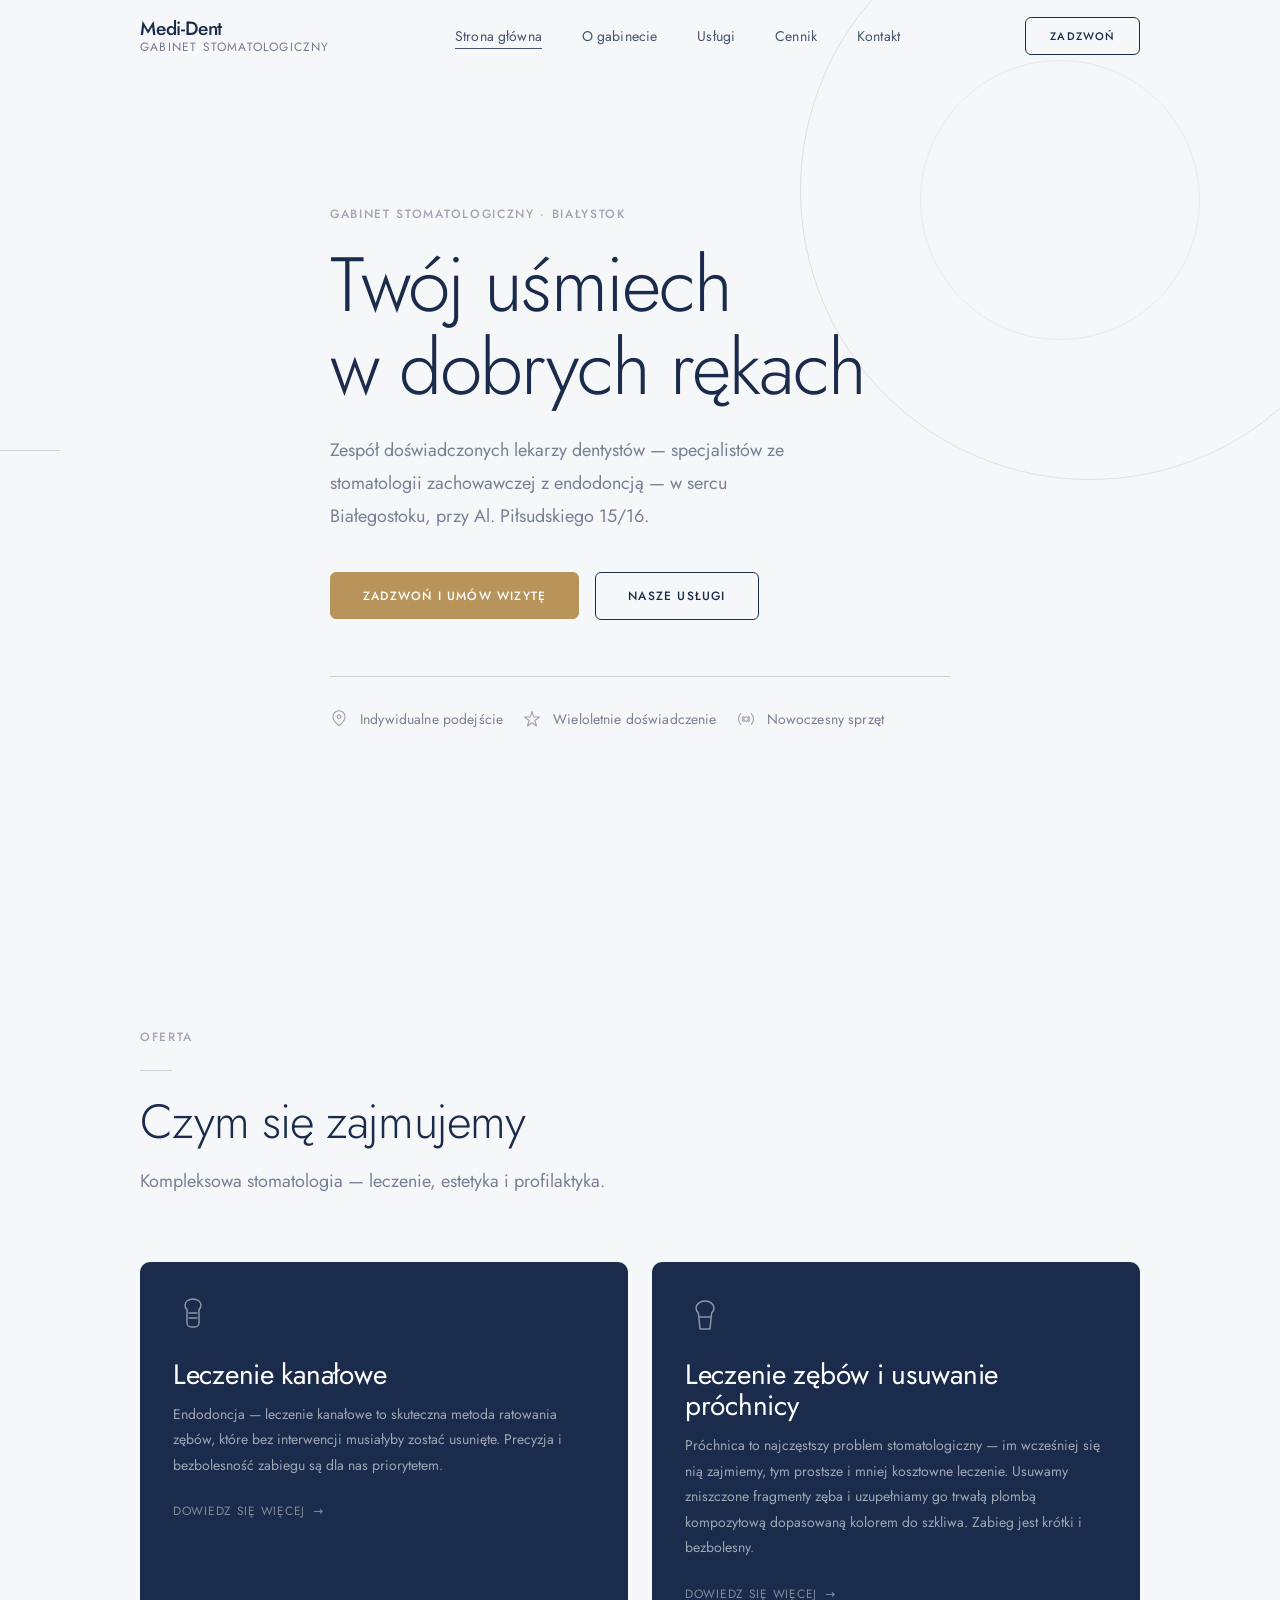
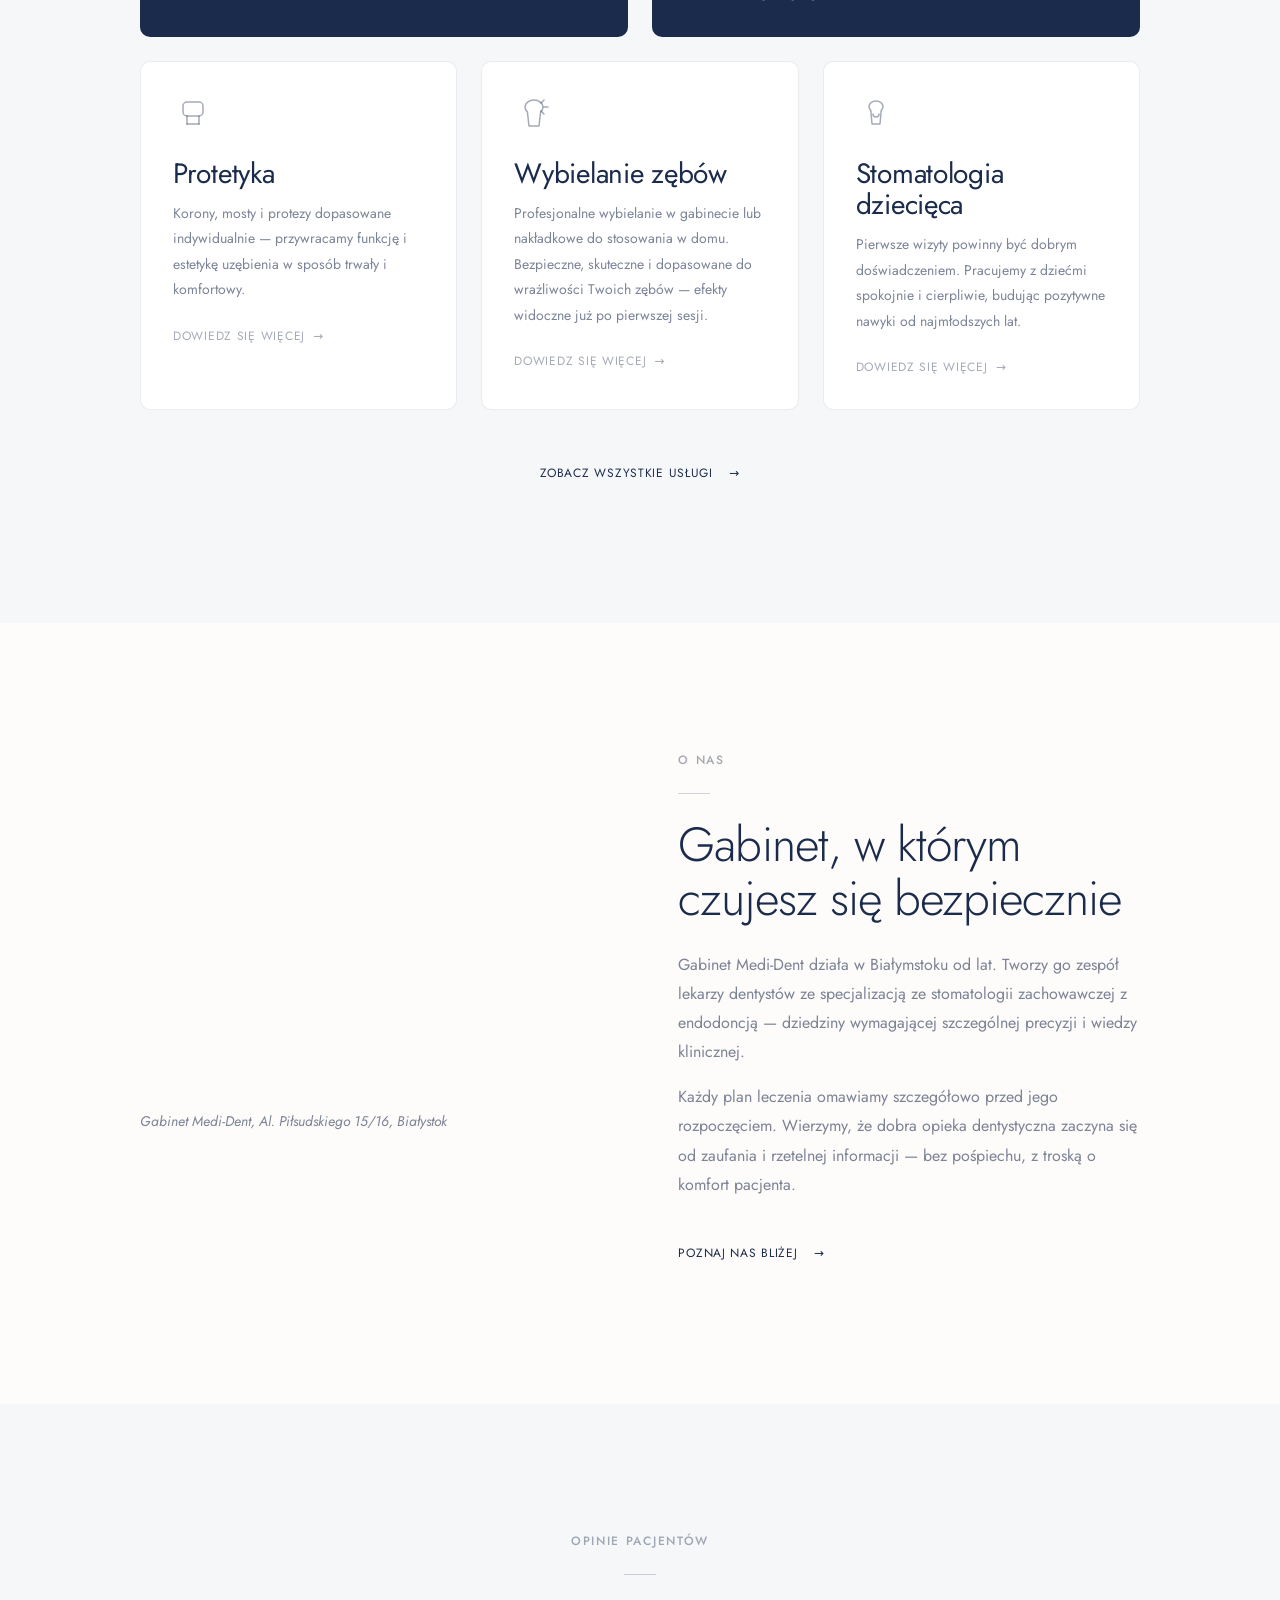
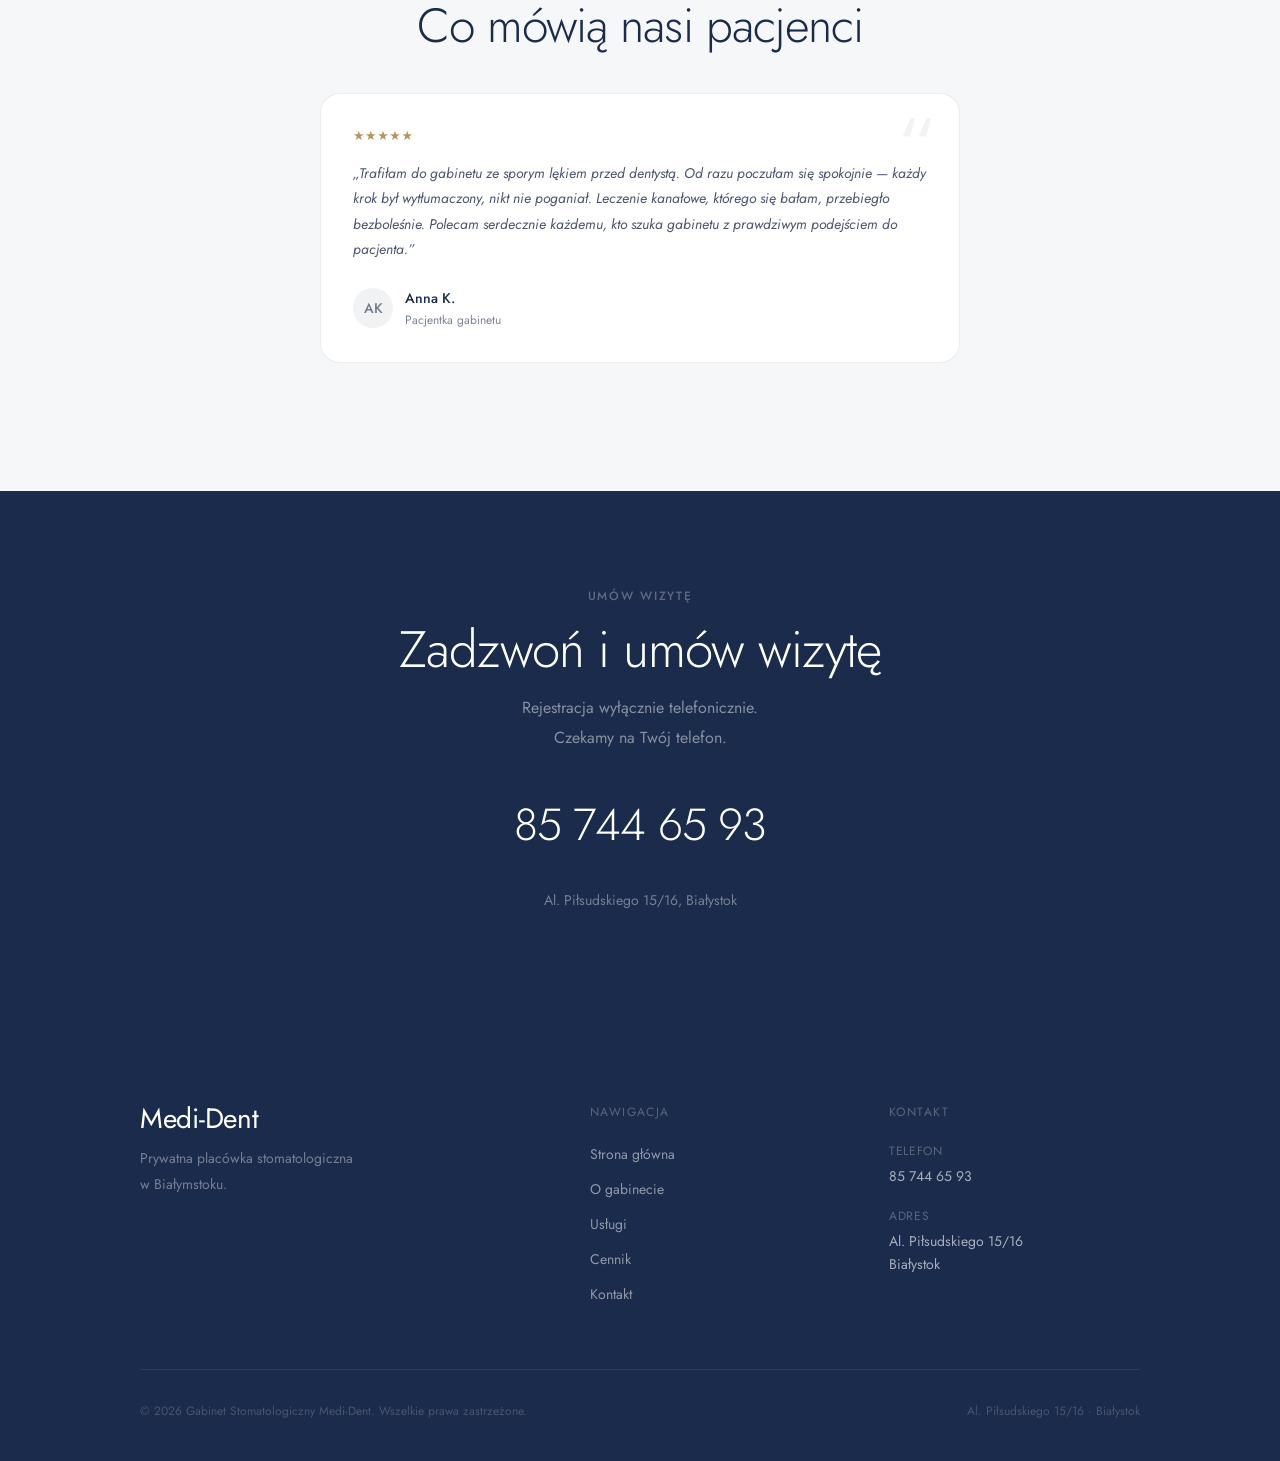
==== index.html @ a588a47e "aktualizacja cennika, dodanie zdjęcia placówki w kontakt, dodanie zdjęć lekarzy, zmiana opisow na pl" ====
<!DOCTYPE html>
<html lang="pl">
<head>
  <meta charset="UTF-8" />
  <meta name="viewport" content="width=device-width, initial-scale=1.0" />
  <title>Gabinet Stomatologiczny Medi-Dent | Białystok</title>
  <meta name="description" content="Prywatna placówka stomatologiczna w Białymstoku. Zespół specjalistów — leczenie kanałowe, stomatologia zachowawcza, protetyka, chirurgia. Al. Piłsudskiego 15/16." />
  <meta name="robots" content="index, follow, max-snippet:-1, max-image-preview:large" />
  <meta name="theme-color" content="#1B2B4B" />
  <link rel="canonical" href="https://medi-dent.pl/" />
  <meta property="og:type" content="website" />
  <meta property="og:locale" content="pl_PL" />
  <meta property="og:title" content="Gabinet Stomatologiczny Medi-Dent | Białystok" />
  <meta property="og:description" content="Prywatna placówka stomatologiczna w Białymstoku. Zespół specjalistów ze stomatologii zachowawczej z endodoncją. Al. Piłsudskiego 15/16." />
  <meta property="og:image" content="https://medi-dent.pl/assets/og-image.jpg" />
  <link rel="preconnect" href="https://fonts.googleapis.com" />
  <link rel="preconnect" href="https://fonts.gstatic.com" crossorigin />
  <link rel="stylesheet" href="https://fonts.googleapis.com/css2?family=Jost:wght@300;400;500;600&display=swap" />
  <link rel="stylesheet" href="css/tokens.css" />
  <link rel="stylesheet" href="css/base.css" />
  <link rel="stylesheet" href="css/layout.css" />
  <link rel="stylesheet" href="css/components.css" />
  <link rel="stylesheet" href="css/animations.css" />
  <link rel="stylesheet" href="css/responsive.css" />
  <script type="application/ld+json">
  {
    "@context": "https://schema.org",
    "@type": "Dentist",
    "name": "Gabinet Stomatologiczny Medi-Dent",
    "description": "Prywatna placówka stomatologiczna w Białymstoku",
    "url": "https://medi-dent.pl",
    "telephone": "857446593",
    "address": {
      "@type": "PostalAddress",
      "streetAddress": "Al. Piłsudskiego 15/16",
      "addressLocality": "Białystok",
      "postalCode": "15-446",
      "addressCountry": "PL"
    },
    "medicalSpecialty": "Dentistry"
  }
  </script>
</head>
<body>

  <a href="#main-content" class="skip-link">Przejdź do treści</a>

  <header class="nav" role="banner">
    <div class="nav__inner">
      <a href="index.html" class="nav__logo" aria-label="Medi-Dent — strona główna">
        <span class="nav__logo-name">Medi-Dent</span>
        <span class="nav__logo-tagline">Gabinet Stomatologiczny</span>
      </a>
      <nav class="nav__links" aria-label="Nawigacja główna">
        <a href="index.html" class="nav__link" aria-current="page">Strona główna</a>
        <a href="o-gabinecie.html" class="nav__link">O gabinecie</a>
        <a href="uslugi.html" class="nav__link">Usługi</a>
        <a href="cennik.html" class="nav__link">Cennik</a>
        <a href="kontakt.html" class="nav__link">Kontakt</a>
      </nav>
      <a href="tel:857446593" class="btn btn--outline btn--sm nav__cta">Zadzwoń</a>
      <button class="nav__hamburger" aria-label="Otwórz menu"
              aria-expanded="false" aria-controls="mobile-menu">
        <span></span><span></span><span></span>
      </button>
    </div>
  </header>

  <nav class="nav__mobile" id="mobile-menu" aria-label="Menu mobilne">
    <a href="index.html" class="nav__mobile-link">Strona główna</a>
    <a href="o-gabinecie.html" class="nav__mobile-link">O gabinecie</a>
    <a href="uslugi.html" class="nav__mobile-link">Usługi</a>
    <a href="cennik.html" class="nav__mobile-link">Cennik</a>
    <a href="kontakt.html" class="nav__mobile-link">Kontakt</a>
    <a href="tel:857446593" class="btn btn--outline nav__mobile-cta">Zadzwoń</a>
  </nav>

  <main id="main-content">

    <!-- ══════════════════════════════════════════════════════════
         1. HERO
    ══════════════════════════════════════════════════════════ -->
    <section class="hero" aria-label="Nagłówek strony głównej">

      <div class="hero__bg" aria-hidden="true"></div>

      <div class="hero__deco hero__deco--circle-lg" aria-hidden="true"></div>
      <div class="hero__deco hero__deco--circle-sm" aria-hidden="true"></div>
      <div class="hero__deco hero__deco--line"      aria-hidden="true"></div>

      <div class="hero__overlay" aria-hidden="true"></div>

      <div class="container hero__content">

        <p class="hero__label">Gabinet Stomatologiczny &middot; Białystok</p>

        <h1 class="hero__title">
          Twój uśmiech<br>w dobrych rękach
        </h1>

        <p class="hero__subtitle">
          Zespół doświadczonych lekarzy dentystów&nbsp;&mdash; specjalistów
          ze stomatologii zachowawczej z endodoncją&nbsp;&mdash; w sercu
          Białegostoku, przy Al.&nbsp;Piłsudskiego&nbsp;15/16.
        </p>

        <div class="hero__actions">
          <a href="tel:857446593" class="btn btn--gold">
            Zadzwoń i umów wizytę
          </a>
          <a href="uslugi.html" class="btn btn--outline">
            Nasze usługi
          </a>
        </div>

        <div class="hero__values">

          <div class="hero__value">
            <svg class="hero__value-icon" viewBox="0 0 24 24" fill="none"
                 stroke="currentColor" stroke-width="1.5" stroke-linecap="round"
                 stroke-linejoin="round" aria-hidden="true">
              <path d="M12 21C12 21 4 14.5 4 9a8 8 0 0 1 16 0c0 5.5-8 12-8 12z"/>
              <circle cx="12" cy="9" r="2.5"/>
            </svg>
            <span class="hero__value-text">Indywidualne podejście</span>
          </div>

          <div class="hero__value">
            <svg class="hero__value-icon" viewBox="0 0 24 24" fill="none"
                 stroke="currentColor" stroke-width="1.5" stroke-linecap="round"
                 stroke-linejoin="round" aria-hidden="true">
              <path d="M12 2l2.4 7.4H22l-6.2 4.5 2.4 7.4L12 17l-6.2 4.3 2.4-7.4L2 9.4h7.6z"/>
            </svg>
            <span class="hero__value-text">Wieloletnie doświadczenie</span>
          </div>

          <div class="hero__value">
            <svg class="hero__value-icon" viewBox="0 0 24 24" fill="none"
                 stroke="currentColor" stroke-width="1.5" stroke-linecap="round"
                 stroke-linejoin="round" aria-hidden="true">
              <circle cx="12" cy="12" r="3"/>
              <path d="M19.07 4.93a10 10 0 0 1 0 14.14M4.93 4.93a10 10 0 0 0 0 14.14"/>
              <path d="M15.54 8.46a5 5 0 0 1 0 7.07M8.46 8.46a5 5 0 0 0 0 7.07"/>
            </svg>
            <span class="hero__value-text">Nowoczesny sprzęt</span>
          </div>

        </div><!-- /.hero__values -->
      </div><!-- /.container -->
    </section><!-- /.hero -->


    <!-- ══════════════════════════════════════════════════════════
         2. USŁUGI — PREVIEW
    ══════════════════════════════════════════════════════════ -->
    <section class="section section--alt" aria-labelledby="services-heading">
      <div class="container">

        <div class="section-header">
          <span class="label reveal">Oferta</span>
          <span class="divider reveal reveal-delay-1" aria-hidden="true"></span>
          <h2 class="section-header__title reveal reveal-delay-2" id="services-heading">
            Czym się zajmujemy
          </h2>
          <p class="section-header__subtitle reveal reveal-delay-3">
            Kompleksowa stomatologia&nbsp;&mdash; leczenie, estetyka i profilaktyka.
          </p>
        </div>

        <!-- Wyróżnione: kanałowe + zachowawcza -->
        <div class="services-featured" style="margin-bottom: var(--space-6);">

          <article class="service-card service-card--featured reveal">
            <div class="service-card__icon-wrap" aria-hidden="true">
              <svg viewBox="0 0 40 40" fill="none" stroke="currentColor"
                   stroke-width="1.5" stroke-linecap="round" stroke-linejoin="round">
                <path d="M20 4c-4.4 0-8 2.7-8 6 0 1.8.8 3.4 2 4.6V28c0 2.2 1.8 4 4 4h4c2.2 0 4-1.8 4-4V14.6c1.2-1.2 2-2.8 2-4.6 0-3.3-3.6-6-8-6z"/>
                <line x1="16" y1="18" x2="24" y2="18"/>
                <line x1="16" y1="23" x2="24" y2="23"/>
              </svg>
            </div>
            <h3 class="service-card__title">Leczenie kanałowe</h3>
            <p class="service-card__desc">
              Endodoncja — leczenie kanałowe to skuteczna metoda ratowania zębów,
              które bez interwencji musiałyby zostać usunięte. Precyzja i bezbolesność
              zabiegu są dla nas priorytetem.
            </p>
            <a href="uslugi.html" class="service-card__link">Dowiedz się więcej</a>
          </article>

          <article class="service-card service-card--featured reveal reveal-delay-1">
            <div class="service-card__icon-wrap" aria-hidden="true">
              <svg viewBox="0 0 40 40" fill="none" stroke="currentColor"
                   stroke-width="1.5" stroke-linecap="round" stroke-linejoin="round">
                <path d="M20 6c-5 0-9 3.1-9 7 0 2 .9 3.8 2.4 5.1L15 34h10l1.6-15.9c1.5-1.3 2.4-3.1 2.4-5.1 0-3.9-4-7-9-7z"/>
                <path d="M15 22h10"/>
              </svg>
            </div>
            <h3 class="service-card__title">Leczenie zębów i usuwanie próchnicy</h3>
            <p class="service-card__desc">
              Próchnica to najczęstszy problem stomatologiczny — im wcześniej się nią
              zajmiemy, tym prostsze i mniej kosztowne leczenie. Usuwamy zniszczone
              fragmenty zęba i uzupełniamy go trwałą plombą kompozytową dopasowaną
              kolorem do szkliwa. Zabieg jest krótki i bezbolesny.
            </p>
            <a href="uslugi.html" class="service-card__link">Dowiedz się więcej</a>
          </article>

        </div><!-- /.services-featured -->

        <!-- Pozostałe usługi -->
        <div class="services-grid">

          <article class="service-card reveal">
            <div class="service-card__icon-wrap" aria-hidden="true">
              <svg viewBox="0 0 40 40" fill="none" stroke="currentColor"
                   stroke-width="1.5" stroke-linecap="round" stroke-linejoin="round">
                <rect x="10" y="8" width="20" height="14" rx="4"/>
                <path d="M14 22v8M26 22v8"/>
                <line x1="14" y1="30" x2="26" y2="30"/>
              </svg>
            </div>
            <h3 class="service-card__title">Protetyka</h3>
            <p class="service-card__desc">
              Korony, mosty i protezy dopasowane indywidualnie — przywracamy
              funkcję i estetykę uzębienia w sposób trwały i komfortowy.
            </p>
            <a href="uslugi.html" class="service-card__link">Dowiedz się więcej</a>
          </article>

          <article class="service-card reveal reveal-delay-1">
            <div class="service-card__icon-wrap" aria-hidden="true">
              <svg viewBox="0 0 40 40" fill="none" stroke="currentColor"
                   stroke-width="1.5" stroke-linecap="round" stroke-linejoin="round">
                <path d="M20 6c-5 0-9 3.1-9 7 0 2 .9 3.8 2.4 5.1L15 32h10l1.6-13.9c1.5-1.3 2.4-3.1 2.4-5.1 0-3.9-4-7-9-7z"/>
                <line x1="27" y1="9" x2="30" y2="6"/>
                <line x1="30" y1="13" x2="34" y2="13"/>
                <line x1="27" y1="17" x2="30" y2="20"/>
              </svg>
            </div>
            <h3 class="service-card__title">Wybielanie zębów</h3>
            <p class="service-card__desc">
              Profesjonalne wybielanie w gabinecie lub nakładkowe do stosowania
              w domu. Bezpieczne, skuteczne i dopasowane do wrażliwości Twoich zębów
              — efekty widoczne już po pierwszej sesji.
            </p>
            <a href="uslugi.html" class="service-card__link">Dowiedz się więcej</a>
          </article>

          <article class="service-card reveal reveal-delay-2">
            <div class="service-card__icon-wrap" aria-hidden="true">
              <svg viewBox="0 0 40 40" fill="none" stroke="currentColor"
                   stroke-width="1.5" stroke-linecap="round" stroke-linejoin="round">
                <path d="M20 7c-3.8 0-7 2.4-7 5.5 0 1.5.7 2.9 1.8 3.9L16 30h8l1.2-13.6c1.1-1 1.8-2.4 1.8-3.9C27 9.4 23.8 7 20 7z"/>
                <path d="M17 20c0 1.7 1.3 3 3 3s3-1.3 3-3"/>
              </svg>
            </div>
            <h3 class="service-card__title">Stomatologia dziecięca</h3>
            <p class="service-card__desc">
              Pierwsze wizyty powinny być dobrym doświadczeniem. Pracujemy
              z dziećmi spokojnie i cierpliwie, budując pozytywne nawyki
              od najmłodszych lat.
            </p>
            <a href="uslugi.html" class="service-card__link">Dowiedz się więcej</a>
          </article>

        </div><!-- /.services-grid -->

        <div style="text-align: center; margin-top: var(--space-10);">
          <a href="uslugi.html" class="btn btn--ghost">
            Zobacz wszystkie usługi
          </a>
        </div>

      </div><!-- /.container -->
    </section>


    <!-- ══════════════════════════════════════════════════════════
         3. O GABINECIE — PREVIEW
    ══════════════════════════════════════════════════════════ -->
    <section class="section" aria-labelledby="about-heading">
      <div class="container">
        <div class="about-layout">

          <!-- Lewa: zdjęcie -->
          <div>
            <div class="hover-zoom" style="border-radius: var(--radius-md); overflow: hidden;">
              <img
                src="https://images.unsplash.com/photo-1588776814546-1ffcf47267a5?w=800"
                alt="Gabinet Stomatologiczny Medi-Dent — wnętrze"
                loading="lazy"
                width="800"
                height="600"
                style="width: 100%; height: auto; display: block;"
              />
            </div>
            <p style="font-size: var(--text-sm); color: var(--color-text-muted);
                      margin-top: var(--space-3); font-style: italic;">
              Gabinet Medi-Dent, Al. Piłsudskiego 15/16, Białystok
            </p>
          </div>

          <!-- Prawa: tekst -->
          <div>
            <span class="label reveal">O nas</span>
            <span class="divider reveal reveal-delay-1" aria-hidden="true"></span>
            <h2 class="section-header__title reveal reveal-delay-2" id="about-heading">
              Gabinet, w którym czujesz się bezpiecznie
            </h2>
            <p class="reveal reveal-delay-3"
               style="color: var(--color-text-muted); line-height: var(--leading-loose);
                      margin-top: var(--space-6); font-size: var(--text-base);">
              Gabinet Medi-Dent działa w Białymstoku od lat. Tworzy go zespół
              lekarzy dentystów ze specjalizacją ze stomatologii zachowawczej
              z endodoncją&nbsp;&mdash; dziedziny wymagającej szczególnej precyzji
              i wiedzy klinicznej.
            </p>
            <p class="reveal reveal-delay-4"
               style="color: var(--color-text-muted); line-height: var(--leading-loose);
                      margin-top: var(--space-4); font-size: var(--text-base);">
              Każdy plan leczenia omawiamy szczegółowo przed jego rozpoczęciem.
              Wierzymy, że dobra opieka dentystyczna zaczyna się od zaufania
              i rzetelnej informacji — bez pośpiechu, z troską o komfort pacjenta.
            </p>
            <div class="reveal reveal-delay-5" style="margin-top: var(--space-8);">
              <a href="o-gabinecie.html" class="btn btn--ghost">
                Poznaj nas bliżej
              </a>
            </div>
          </div>

        </div><!-- /.about-layout -->
      </div><!-- /.container -->
    </section>


    <!-- ══════════════════════════════════════════════════════════
         4. OPINIA — wyróżniona
    ══════════════════════════════════════════════════════════ -->
    <section class="section section--alt" aria-labelledby="testimonials-heading">
      <div class="container container--narrow" style="text-align: center;">

        <span class="label reveal">Opinie pacjentów</span>
        <span class="divider reveal reveal-delay-1"
              aria-hidden="true"
              style="margin-inline: auto;"></span>
        <h2 class="section-header__title reveal reveal-delay-2"
            id="testimonials-heading"
            style="margin-bottom: var(--space-10);">
          Co mówią nasi pacjenci
        </h2>

        <div class="testimonial-card reveal reveal-delay-3"
             style="max-width: 680px; margin-inline: auto; text-align: left;">
          <div class="testimonial-card__stars" aria-label="Ocena: 5 na 5">
            &#9733;&#9733;&#9733;&#9733;&#9733;
          </div>
          <p class="testimonial-card__text">
            &bdquo;Trafiłam do gabinetu ze sporym lękiem przed dentystą. Od razu
            poczułam się spokojnie&nbsp;&mdash; każdy krok był wytłumaczony, nikt nie
            poganiał. Leczenie kanałowe, którego się bałam, przebiegło bezboleśnie.
            Polecam serdecznie każdemu, kto szuka gabinetu z prawdziwym
            podejściem do pacjenta.&rdquo;
          </p>
          <div class="testimonial-card__author">
            <div class="testimonial-card__avatar" aria-hidden="true">AK</div>
            <div>
              <p class="testimonial-card__name">Anna K.</p>
              <p class="testimonial-card__role">Pacjentka gabinetu</p>
            </div>
          </div>
        </div>

      </div><!-- /.container -->
    </section>


    <!-- ══════════════════════════════════════════════════════════
         5. CTA SECTION
    ══════════════════════════════════════════════════════════ -->
    <section class="section--dark" aria-labelledby="cta-heading">
      <div class="cta-block">
        <span class="cta-block__label">Umów wizytę</span>
        <h2 class="cta-block__title" id="cta-heading">
          Zadzwoń i umów wizytę
        </h2>
        <p class="cta-block__subtitle">
          Rejestracja wyłącznie telefonicznie.<br>
          Czekamy na Twój telefon.
        </p>
        <a href="tel:857446593" class="cta-block__phone">85 744 65 93</a>
        <p style="font-size: var(--text-sm); color: rgba(255,255,255,0.40);">
          Al. Piłsudskiego 15/16, Białystok
        </p>
      </div>
    </section>

  </main><!-- /#main-content -->


  <!-- ══════════════════════════════════════════════════════════
       STOPKA
  ══════════════════════════════════════════════════════════ -->
  <footer class="footer" role="contentinfo">
    <div class="container">

      <div class="footer__grid">

        <div>
          <p class="footer__brand-name">Medi-Dent</p>
          <p class="footer__brand-tagline">
            Prywatna placówka stomatologiczna<br>
            w Białymstoku.
          </p>
        </div>

        <div>
          <p class="footer__heading">Nawigacja</p>
          <ul class="footer__links">
            <li><a href="index.html"       class="footer__link">Strona główna</a></li>
            <li><a href="o-gabinecie.html" class="footer__link">O gabinecie</a></li>
            <li><a href="uslugi.html"      class="footer__link">Usługi</a></li>
            <li><a href="cennik.html"      class="footer__link">Cennik</a></li>
            <li><a href="kontakt.html"     class="footer__link">Kontakt</a></li>
          </ul>
        </div>

        <div>
          <p class="footer__heading">Kontakt</p>
          <div class="footer__contact-item">
            <span class="footer__contact-label">Telefon</span>
            <a href="tel:857446593" class="footer__contact-value">85 744 65 93</a>
          </div>
          <div class="footer__contact-item">
            <span class="footer__contact-label">Adres</span>
            <span class="footer__contact-value">
              Al. Piłsudskiego 15/16<br>Białystok
            </span>
          </div>
        </div>

      </div><!-- /.footer__grid -->

      <div class="footer__bottom">
        <p class="footer__copy">
          &copy; <span id="footer-year"></span>
          Gabinet Stomatologiczny Medi-Dent. Wszelkie prawa zastrzeżone.
        </p>
        <p class="footer__copy">Al. Piłsudskiego 15/16 &middot; Białystok</p>
      </div>

    </div><!-- /.container -->
  </footer>


  <a href="tel:857446593" class="floating-cta" aria-label="Zadzwoń do gabinetu">
    <svg viewBox="0 0 24 24" fill="none" stroke="currentColor"
         stroke-width="1.5" stroke-linecap="round" stroke-linejoin="round"
         aria-hidden="true">
      <path d="M22 16.92v3a2 2 0 0 1-2.18 2 19.79 19.79 0 0 1-8.63-3.07
               A19.5 19.5 0 0 1 5.5 13.5a19.79 19.79 0 0 1-3.07-8.67
               A2 2 0 0 1 4.41 2h3a2 2 0 0 1 2 1.72c.127.96.361 1.903.7 2.81
               a2 2 0 0 1-.45 2.11L8.09 9.91a16 16 0 0 0 6 6l1.27-1.27
               a2 2 0 0 1 2.11-.45c.907.339 1.85.573 2.81.7A2 2 0 0 1 22 16.92z"/>
    </svg>
    Zadzwoń
  </a>

  <script src="js/main.js" defer></script>
  <script src="js/animations.js" defer></script>

</body>
</html>
---- css/tokens.css ----
/* ================================================================
   MEDI-DENT · tokens.css
   Design system — zmienne CSS
   ================================================================ */

:root {

  /* ── KOLORY ─────────────────────────────────────────────────── */

  --color-navy:        #1B2B4B;
  --color-navy-80:     rgba(27, 43, 75, 0.80);
  --color-navy-60:     rgba(27, 43, 75, 0.60);
  --color-navy-40:     rgba(27, 43, 75, 0.40);
  --color-navy-20:     rgba(27, 43, 75, 0.20);
  --color-navy-12:     rgba(27, 43, 75, 0.12);
  --color-navy-06:     rgba(27, 43, 75, 0.06);

  --color-gold:        #B8935A;
  --color-gold-hover:  #A07840;
  --color-gold-light:  rgba(184, 147, 90, 0.12);

  --color-white:       #FFFFFF;
  --color-bg:          #F6F7F9;
  --color-bg-warm:     #FEFCFA;

  --color-text:        #1B2B4B;
  --color-text-muted:  rgba(27, 43, 75, 0.58);

  --color-border:      rgba(27, 43, 75, 0.09);
  --color-border-mid:  rgba(27, 43, 75, 0.20);

  /* ── TYPOGRAFIA ─────────────────────────────────────────────── */

  --font-display: 'Jost', system-ui, sans-serif;
  --font-body:    'Jost', system-ui, sans-serif;

  --text-xs:   0.75rem;
  --text-sm:   0.875rem;
  --text-base: 1rem;
  --text-md:   1.125rem;
  --text-lg:   1.375rem;
  --text-xl:   1.75rem;
  --text-2xl:  2.25rem;
  --text-3xl:  3rem;
  --text-hero: clamp(2.8rem, 6vw, 5rem);

  --leading-tight:  1.12;
  --leading-normal: 1.60;
  --leading-loose:  1.82;

  --tracking-tight:   -0.02em;
  --tracking-normal:  -0.01em;
  --tracking-wide:     0.06em;
  --tracking-widest:   0.14em;

  /* ── SPACING ────────────────────────────────────────────────── */

  --space-1:  0.25rem;
  --space-2:  0.5rem;
  --space-3:  0.75rem;
  --space-4:  1rem;
  --space-5:  1.25rem;
  --space-6:  1.5rem;
  --space-8:  2rem;
  --space-10: 2.5rem;
  --space-12: 3rem;
  --space-16: 4rem;
  --space-20: 5rem;
  --space-24: 6rem;
  --space-32: 8rem;

  --section-py:    clamp(4.5rem, 10vw, 9rem);
  --container-max: 1080px;
  --container-px:  clamp(1.5rem, 5vw, 2.5rem);

  /* ── ANIMACJE ───────────────────────────────────────────────── */

  --ease-out:    cubic-bezier(0.25, 0.46, 0.45, 0.94);
  --ease-spring: cubic-bezier(0.34, 1.56, 0.64, 1);
  --ease-sharp:  cubic-bezier(0.4, 0, 0.2, 1);

  --dur-fast: 0.18s;
  --dur-mid:  0.40s;
  --dur-slow: 0.75s;
  --dur-xl:   1.10s;

  /* ── ZAOKRĄGLENIA ───────────────────────────────────────────── */

  --radius-sm:   4px;
  --radius-md:   10px;
  --radius-lg:   20px;
  --radius-pill: 6px;

  /* ── CIENIE ─────────────────────────────────────────────────── */

  --shadow-sm:  0 1px 4px rgba(27, 43, 75, 0.06);
  --shadow-md:  0 4px 20px rgba(27, 43, 75, 0.09), 0 1px 4px rgba(27, 43, 75, 0.05);
  --shadow-lg:  0 8px 40px rgba(27, 43, 75, 0.13), 0 2px 8px rgba(27, 43, 75, 0.07);
  --shadow-nav: 0 1px 0 rgba(27, 43, 75, 0.10);

}
---- css/base.css ----
/* ================================================================
   MEDI-DENT · base.css
   Reset globalny i fundamenty typograficzne
   ================================================================ */

@import url('https://fonts.googleapis.com/css2?family=Jost:wght@300;400;500;600&display=swap');

/* ── RESET ──────────────────────────────────────────────────────── */

*,
*::before,
*::after {
  box-sizing: border-box;
  margin:     0;
  padding:    0;
}

html {
  font-size:               16px;
  scroll-behavior:         smooth;
  -webkit-text-size-adjust: 100%;
}

body {
  font-family:                var(--font-body);
  font-weight:                400;
  -webkit-font-smoothing:     antialiased;
  -moz-osx-font-smoothing:    grayscale;
  background-color:           var(--color-bg-warm);
  color:                      var(--color-text);
  overflow-x:                 hidden;
}

/* ── MEDIA ──────────────────────────────────────────────────────── */

img {
  display:   block;
  max-width: 100%;
  height:    auto;
}

img[loading="lazy"] {
  opacity:    0;
  transition: opacity 0.55s var(--ease-out);
}

img[loading="lazy"].is-loaded {
  opacity: 1;
}

/* ── LINKI I LISTY ──────────────────────────────────────────────── */

a {
  color:           inherit;
  text-decoration: none;
}

ul,
ol {
  list-style: none;
}

/* ── INTERAKTYWNE ───────────────────────────────────────────────── */

button {
  cursor:     pointer;
  font:       inherit;
  border:     none;
  background: none;
  outline:    none;
}

input,
textarea,
select {
  font: inherit;
}

/* ── NAGŁÓWKI ───────────────────────────────────────────────────── */

h1, h2, h3, h4, h5, h6 {
  font-family:     var(--font-display);
  font-weight:     300;
  line-height:     var(--leading-tight);
  letter-spacing:  var(--tracking-tight);
  color:           var(--color-navy);
}

p {
  line-height: var(--leading-normal);
}

/* ── SCROLLBAR ──────────────────────────────────────────────────── */

::-webkit-scrollbar {
  width: 4px;
}

::-webkit-scrollbar-track {
  background: var(--color-bg-warm);
}

::-webkit-scrollbar-thumb {
  background: var(--color-navy-20);
  border-radius: var(--radius-pill);
}

::-webkit-scrollbar-thumb:hover {
  background: var(--color-navy-40);
}

/* ── DOSTĘPNOŚĆ ─────────────────────────────────────────────────── */

.skip-link {
  position:      absolute;
  top:           -100%;
  left:          var(--space-4);
  z-index:       999;
  background:    var(--color-navy);
  color:         var(--color-white);
  padding:       var(--space-3) var(--space-5);
  font-size:     var(--text-sm);
  border-radius: 0 0 var(--radius-sm) var(--radius-sm);
  transition:    top 0.2s;
}

.skip-link:focus {
  top: 0;
}

::selection {
  background: var(--color-navy-12);
  color:      var(--color-navy);
}

:focus-visible {
  outline:        2px solid var(--color-navy);
  outline-offset: 3px;
  border-radius:  var(--radius-sm);
}

.sr-only {
  position:  absolute;
  width:     1px;
  height:    1px;
  overflow:  hidden;
  clip:      rect(0, 0, 0, 0);
  white-space: nowrap;
}

/* ── KOMPONENTY TYPOGRAFICZNE ───────────────────────────────────── */

.label {
  display:         block;
  font-family:     var(--font-body);
  font-size:       var(--text-xs);
  font-weight:     500;
  letter-spacing:  0.14em;
  text-transform:  uppercase;
  color:           var(--color-navy-40);
}

.divider {
  display:       block;
  width:         32px;
  height:        1px;
  background:    var(--color-navy-20);
  margin-block:  var(--space-6);
}

/* Wersje na ciemnym tle */

.section--dark .label {
  color: rgba(255, 255, 255, 0.35);
}

.section--dark .divider {
  background: rgba(255, 255, 255, 0.18);
}

.section--dark h1,
.section--dark h2,
.section--dark h3 {
  color: var(--color-white);
}
---- css/layout.css ----
/* ================================================================
   MEDI-DENT · layout.css
   Kontenery, nawigacja, hero, layouty sekcji, stopka
   ================================================================ */

/* ── KONTENER ───────────────────────────────────────────────────── */

.container {
  max-width:      var(--container-max);
  margin-inline:  auto;
  padding-inline: var(--container-px);
}

.container--narrow {
  max-width: 720px;
}

/* ── SEKCJE ─────────────────────────────────────────────────────── */

.section {
  padding-block: var(--section-py);
}

.section--alt {
  background: var(--color-bg);
}

.section--dark {
  background: var(--color-navy);
  color:      var(--color-white);
}

.section--warm {
  background: var(--color-bg-warm);
}

/* ── NAWIGACJA ──────────────────────────────────────────────────── */

/*
  STANY BELKI — strona główna (index.html):
  .nav (bez is-scrolled) → przezroczyste tło, ciemne teksty
  .nav.is-scrolled       → granatowe tło, białe teksty

  PODSTRONY:
  .nav.nav--subpage      → zawsze jasne tło + ciemne teksty,
                           niezależnie od is-scrolled
*/

.nav {
  position:        fixed;
  top:             0;
  left:            0;
  width:           100%;
  height:          72px;
  z-index:         100;
  background:      transparent;
  backdrop-filter: none;
  -webkit-backdrop-filter: none;
  box-shadow:      none;
  transition:      background  0.45s var(--ease-out),
                   box-shadow  0.45s var(--ease-out);
}

.nav.is-scrolled {
  background: var(--color-navy);
  box-shadow: none;
}

/* ── PODSTRONY: zawsze jasna belka ──────────────────────────────── */

.nav.nav--subpage,
.nav.nav--subpage.is-scrolled {
  background:      rgba(254, 252, 250, 0.96);
  backdrop-filter: blur(20px);
  -webkit-backdrop-filter: blur(20px);
  box-shadow:      var(--shadow-nav);
}

.nav.nav--subpage .nav__logo-name,
.nav.nav--subpage.is-scrolled .nav__logo-name {
  color: var(--color-navy);
}

.nav.nav--subpage .nav__logo-tagline,
.nav.nav--subpage.is-scrolled .nav__logo-tagline {
  color:   var(--color-navy);
  opacity: 0.6;
}

.nav.nav--subpage .nav__link,
.nav.nav--subpage.is-scrolled .nav__link {
  color: var(--color-navy-80);
}

.nav.nav--subpage .nav__cta,
.nav.nav--subpage.is-scrolled .nav__cta {
  color:        var(--color-navy);
  border-color: var(--color-navy);
}

.nav.nav--subpage .nav__cta:hover,
.nav.nav--subpage.is-scrolled .nav__cta:hover {
  background: var(--color-navy);
  color:      var(--color-white);
}

.nav.nav--subpage .nav__hamburger span,
.nav.nav--subpage.is-scrolled .nav__hamburger span {
  background: var(--color-navy);
}

/* ── KONIEC PODSTRON ────────────────────────────────────────────── */

.nav__inner {
  display:         flex;
  align-items:     center;
  justify-content: space-between;
  max-width:       var(--container-max);
  margin-inline:   auto;
  padding-inline:  var(--container-px);
  height:          100%;
  gap:             var(--space-8);
}

/* Logo */

.nav__logo {
  display:        flex;
  flex-direction: column;
  gap:            2px;
  text-decoration: none;
}

.nav__logo-name {
  font-family:    var(--font-display);
  font-size:      1.2rem;
  font-weight:    500;
  letter-spacing: -0.01em;
  color:          var(--color-navy);
  transition:     color 0.45s var(--ease-out);
  line-height:    1;
}

.nav.is-scrolled .nav__logo-name {
  color: var(--color-white);
}

.nav.is-open .nav__logo-name {
  color: var(--color-navy);
}

.nav__logo-tagline {
  font-family:    var(--font-body);
  font-size:      var(--text-xs);
  font-weight:    400;
  letter-spacing: 0.10em;
  text-transform: uppercase;
  color:          var(--color-navy);
  opacity:        0.6;
  transition:     color   0.45s var(--ease-out),
                  opacity 0.45s var(--ease-out);
  line-height:    1;
}

.nav.is-scrolled .nav__logo-tagline {
  color:   var(--color-white);
  opacity: 0.45;
}

.nav.is-open .nav__logo-tagline {
  color:   var(--color-navy);
  opacity: 0.6;
}

/* Linki desktopowe */

.nav__links {
  display:     none;
  align-items: center;
  gap:         var(--space-10);
}

.nav__link {
  font-family:    var(--font-body);
  font-size:      var(--text-sm);
  font-weight:    400;
  letter-spacing: 0.01em;
  color:          var(--color-navy-80);
  position:       relative;
  transition:     color 0.45s var(--ease-out);
}

.nav.is-scrolled .nav__link {
  color: var(--color-white);
}

.nav__link::after {
  content:    '';
  position:   absolute;
  bottom:     -3px;
  left:       0;
  width:      0;
  height:     1px;
  background: currentColor;
  transition: width 0.35s var(--ease-out);
}

.nav__link:hover::after,
.nav__link.is-active::after {
  width: 100%;
}

/* CTA nawigacji */

.nav__cta {
  display: none;
}

/* Stan domyślny (przezroczyste tło): ciemny outline */
.nav:not(.is-scrolled):not(.is-open) .nav__cta {
  color:        var(--color-navy);
  border-color: var(--color-navy);
}

.nav:not(.is-scrolled):not(.is-open) .nav__cta:hover {
  background: var(--color-navy);
  color:      var(--color-white);
}

/* Stan is-scrolled (granatowe tło): biały outline */
.nav.is-scrolled .nav__cta {
  color:        var(--color-white);
  border-color: var(--color-white);
  transition:   color        0.45s var(--ease-out),
                border-color 0.45s var(--ease-out),
                background   0.35s var(--ease-out);
}

.nav.is-scrolled .nav__cta:hover {
  background: var(--color-white);
  color:      var(--color-navy);
}

/* Hamburger */

.nav__hamburger {
  display:         flex;
  flex-direction:  column;
  justify-content: center;
  gap:             5px;
  width:           36px;
  height:          36px;
  padding:         6px;
  cursor:          pointer;
  background:      none;
  border:          none;
}

.nav__hamburger span {
  display:          block;
  width:            24px;
  height:           1px;
  background:       var(--color-navy);
  transform-origin: center;
  transition:       transform   0.30s var(--ease-out),
                    opacity     0.30s var(--ease-out),
                    background  0.45s var(--ease-out);
}

.nav.is-scrolled .nav__hamburger span {
  background: var(--color-white);
}

.nav.is-open .nav__hamburger span {
  background: var(--color-navy);
}

.nav__hamburger.is-open span:nth-child(1) {
  transform: translateY(6px) rotate(45deg);
}

.nav__hamburger.is-open span:nth-child(2) {
  opacity:   0;
  transform: scaleX(0);
}

.nav__hamburger.is-open span:nth-child(3) {
  transform: translateY(-6px) rotate(-45deg);
}

/* Mobile overlay */

.nav__mobile {
  position:        fixed;
  inset:           0;
  z-index:         99;
  background:      var(--color-bg-warm);
  display:         flex;
  flex-direction:  column;
  align-items:     center;
  justify-content: center;
  gap:             var(--space-8);
  opacity:         0;
  pointer-events:  none;
  transition:      opacity 0.35s var(--ease-out);
}

.nav__mobile.is-open {
  opacity:        1;
  pointer-events: auto;
}

.nav__mobile-link {
  font-family:    var(--font-display);
  font-size:      clamp(1.8rem, 6vw, 3rem);
  font-weight:    300;
  letter-spacing: -0.02em;
  color:          var(--color-navy);
  transition:     opacity 0.25s var(--ease-out);
}

.nav__mobile-link:hover {
  opacity: 0.55;
}

.nav__mobile-cta {
  margin-top: var(--space-4);
}

/* Desktop: pokaż linki i CTA */

@media (min-width: 1024px) {
  .nav__links {
    display: flex;
  }

  .nav__cta {
    display: block;
  }

  .nav__hamburger {
    display: none;
  }
}

/* ── HERO (index.html) ──────────────────────────────────────────── */

.hero {
  min-height:  100svh;
  position:    relative;
  display:     flex;
  align-items: center;
  overflow:    hidden;
}

.hero__bg {
  position:   absolute;
  inset:      0;
  background: var(--color-bg);
}

/* Dekoracje geometryczne CSS */

.hero__deco {
  position:       absolute;
  pointer-events: none;
  border-radius:  50%;
}

.hero__deco--circle-lg {
  top:    -100px;
  right:  -100px;
  width:  500px;
  height: 500px;
  border: 1px solid var(--color-navy-12);
}

.hero__deco--circle-sm {
  top:    60px;
  right:  80px;
  width:  280px;
  height: 280px;
  border: 1px solid var(--color-navy-06);
}

.hero__deco--line {
  position:      absolute;
  left:          0;
  top:           50%;
  width:         60px;
  height:        1px;
  background:    var(--color-navy-20);
  border-radius: 0;
}

.hero__overlay {
  position:   absolute;
  inset:      0;
  background: linear-gradient(
    to top,
    rgba(246, 247, 249, 0.60) 0%,
    transparent 65%
  );
  pointer-events: none;
}

.hero__content {
  position:       relative;
  z-index:        2;
  padding-top:    calc(72px + 5vw);
  padding-bottom: clamp(4rem, 8vw, 7rem);
  width:          100%;
}

.hero__label {
  display:        block;
  font-family:    var(--font-body);
  font-size:      var(--text-xs);
  font-weight:    500;
  letter-spacing: 0.14em;
  text-transform: uppercase;
  color:          var(--color-navy-40);
  margin-bottom:  var(--space-5);
}

.hero__title {
  font-family:    var(--font-display);
  font-size:      var(--text-hero);
  font-weight:    300;
  color:          var(--color-navy);
  line-height:    1.08;
  letter-spacing: -0.025em;
  margin-bottom:  var(--space-6);
  max-width:      640px;
}

.hero__subtitle {
  font-family:   var(--font-body);
  font-size:     var(--text-md);
  font-weight:   400;
  color:         var(--color-text-muted);
  line-height:   var(--leading-loose);
  max-width:     480px;
  margin-bottom: var(--space-10);
}

.hero__actions {
  display:   flex;
  flex-wrap: wrap;
  gap:       var(--space-4);
}

.hero__values {
  display:     flex;
  gap:         var(--space-8);
  margin-top:  var(--space-14, 3.5rem);
  flex-wrap:   wrap;
  padding-top: var(--space-8);
  border-top:  1px solid var(--color-border-mid);
}

.hero__value {
  display:     flex;
  align-items: center;
  gap:         var(--space-3);
}

.hero__value-icon {
  width:       18px;
  height:      18px;
  stroke:      var(--color-navy);
  fill:        none;
  opacity:     0.40;
  flex-shrink: 0;
}

.hero__value-text {
  font-family:    var(--font-body);
  font-size:      var(--text-sm);
  font-weight:    400;
  color:          var(--color-text-muted);
  letter-spacing: 0.01em;
}

/* ── PAGE HERO (nagłówek podstron) ──────────────────────────────── */

.page-hero {
  padding-top:    calc(72px + clamp(3rem, 7vw, 5rem));
  padding-bottom: clamp(2.5rem, 5vw, 4rem);
  border-bottom:  1px solid var(--color-border);
}

.page-hero__label {
  margin-bottom: var(--space-4);
}

.page-hero__title {
  font-family:    var(--font-display);
  font-size:      clamp(2rem, 5vw, 3.8rem);
  font-weight:    300;
  color:          var(--color-navy);
  line-height:    1.1;
  letter-spacing: -0.02em;
}

.page-hero__subtitle {
  font-family:  var(--font-body);
  font-size:    var(--text-md);
  font-weight:  400;
  color:        var(--color-text-muted);
  max-width:    500px;
  line-height:  var(--leading-loose);
  margin-top:   var(--space-4);
}

/* ── LAYOUTY SEKCJI PODSTRON ────────────────────────────────────── */

/* O gabinecie */
.about-layout {
  display:     grid;
  gap:         clamp(var(--space-10), 6vw, var(--space-20));
  align-items: start;
}

@media (min-width: 1024px) {
  .about-layout {
    grid-template-columns: 1fr 1fr;
  }
}

/* Usługi wyróżnione */
.services-featured {
  display: grid;
  gap:     var(--space-6);
}

@media (min-width: 768px) {
  .services-featured {
    grid-template-columns: 1fr 1fr;
  }
}

/* Usługi — siatka */
.services-grid {
  display: grid;
  gap:     var(--space-6);
}

@media (min-width: 480px) {
  .services-grid {
    grid-template-columns: 1fr 1fr;
  }
}

@media (min-width: 1024px) {
  .services-grid {
    grid-template-columns: repeat(3, 1fr);
  }
}

/* Wartości */
.values-grid {
  display: grid;
  gap:     var(--space-6);
}

@media (min-width: 768px) {
  .values-grid {
    grid-template-columns: repeat(3, 1fr);
  }
}

/* Opinie */
.testimonials-grid {
  display: grid;
  gap:     var(--space-6);
}

@media (min-width: 1024px) {
  .testimonials-grid {
    grid-template-columns: repeat(3, 1fr);
  }
}

/* FAQ */
.faq-list {
  display:        flex;
  flex-direction: column;
}

/* Kontakt */
.contact-layout {
  display: grid;
  gap:     clamp(var(--space-12), 8vw, var(--space-24));
}

@media (min-width: 1024px) {
  .contact-layout {
    grid-template-columns: 1fr 1.3fr;
  }
}

/* ── STOPKA ─────────────────────────────────────────────────────── */

.footer {
  background:    var(--color-navy);
  color:         var(--color-white);
  padding-block: clamp(var(--space-16), 8vw, var(--space-24)) var(--space-10);
}

.footer__grid {
  display: grid;
  gap:     var(--space-12);
}

@media (min-width: 1024px) {
  .footer__grid {
    grid-template-columns: 1.6fr 1fr 1fr;
  }
}

.footer__brand-name {
  font-family:    var(--font-display);
  font-size:      var(--text-xl);
  font-weight:    400;
  color:          var(--color-white);
  letter-spacing: -0.01em;
  margin-bottom:  var(--space-3);
  line-height:    var(--leading-tight);
}

.footer__brand-tagline {
  font-family: var(--font-body);
  font-size:   var(--text-sm);
  color:       rgba(255, 255, 255, 0.40);
  line-height: var(--leading-loose);
  max-width:   240px;
}

.footer__heading {
  font-family:    var(--font-body);
  font-size:      var(--text-xs);
  text-transform: uppercase;
  letter-spacing: 0.12em;
  color:          rgba(255, 255, 255, 0.28);
  margin-bottom:  var(--space-5);
}

.footer__links {
  display:        flex;
  flex-direction: column;
  gap:            var(--space-3);
}

.footer__link {
  font-family: var(--font-body);
  font-size:   var(--text-sm);
  color:       rgba(255, 255, 255, 0.52);
  transition:  color 0.25s var(--ease-out);
}

.footer__link:hover {
  color: var(--color-white);
}

.footer__contact-label {
  display:        block;
  font-family:    var(--font-body);
  font-size:      var(--text-xs);
  color:          rgba(255, 255, 255, 0.28);
  text-transform: uppercase;
  letter-spacing: var(--tracking-wide);
  margin-bottom:  var(--space-1);
}

.footer__contact-value {
  font-family: var(--font-body);
  font-size:   var(--text-sm);
  color:       rgba(255, 255, 255, 0.62);
  transition:  color 0.25s var(--ease-out);
}

.footer__contact-value:hover {
  color: var(--color-white);
}

.footer__contact-item {
  margin-bottom: var(--space-5);
}

.footer__bottom {
  display:         flex;
  justify-content: space-between;
  flex-wrap:       wrap;
  gap:             var(--space-3);
  border-top:      1px solid rgba(255, 255, 255, 0.08);
  padding-top:     var(--space-8);
  margin-top:      var(--space-16);
}

.footer__copy {
  font-family: var(--font-body);
  font-size:   var(--text-xs);
  color:       rgba(255, 255, 255, 0.20);
}
---- css/components.css ----
/* ================================================================
   MEDI-DENT · components.css
   Przyciski, karty, cennik, opinie, FAQ, CTA block, floating btn
   ================================================================ */

/* ── PRZYCISKI ──────────────────────────────────────────────────── */

.btn {
  display:         inline-flex;
  align-items:     center;
  gap:             var(--space-2);
  font-family:     var(--font-body);
  font-size:       var(--text-xs);
  font-weight:     500;
  letter-spacing:  0.10em;
  text-transform:  uppercase;
  padding:         0.85rem 2rem;
  border-radius:   var(--radius-pill);
  cursor:          pointer;
  white-space:     nowrap;
  transition:      background  0.35s var(--ease-out),
                   color       0.35s var(--ease-out),
                   border-color 0.35s var(--ease-out),
                   transform   0.35s var(--ease-out),
                   box-shadow  0.35s var(--ease-out);
  text-decoration: none;
}

/* Primary */
.btn--primary {
  background:   var(--color-navy);
  color:        var(--color-white);
  border:       1px solid var(--color-navy);
}

.btn--primary:hover {
  background: var(--color-navy-80);
  transform:  translateY(-1px);
  box-shadow: var(--shadow-md);
}

/* Outline */
.btn--outline {
  background:   transparent;
  color:        var(--color-navy);
  border:       1px solid var(--color-navy);
}

.btn--outline:hover {
  background: var(--color-navy);
  color:      var(--color-white);
}

/* Light (na ciemnym tle) */
.btn--light {
  background: var(--color-white);
  color:      var(--color-navy);
  border:     1px solid var(--color-white);
}

.btn--light:hover {
  background: transparent;
  color:      var(--color-white);
}

/* Ghost (link z strzałką) */
.btn--ghost {
  background:     none;
  border:         none;
  padding-inline: 0;
  color:          var(--color-navy);
  font-weight:    400;
  letter-spacing: 0.06em;
  position:       relative;
}

.btn--ghost::after {
  content:    '\2192';
  display:    inline-block;
  margin-left: var(--space-2);
  transition: transform 0.35s var(--ease-spring);
}

.btn--ghost:hover::after {
  transform: translateX(6px);
}

/* Gold (główne CTA "Zadzwoń" — używaj bardzo oszczędnie) */
.btn--gold {
  background: var(--color-gold);
  color:      var(--color-white);
  border:     1px solid var(--color-gold);
}

.btn--gold:hover {
  background: var(--color-gold-hover);
  transform:  translateY(-1px);
}

/* Small */
.btn--sm {
  padding:   0.65rem 1.5rem;
  font-size: 0.68rem;
}

/* ── KARTY USŁUG ────────────────────────────────────────────────── */

.service-card {
  background:    var(--color-white);
  border:        1px solid var(--color-border);
  border-radius: var(--radius-md);
  padding:       var(--space-8);
  transition:    transform   0.35s var(--ease-out),
                 box-shadow  0.35s var(--ease-out),
                 border-color 0.35s var(--ease-out);
}

.service-card:hover {
  transform:    translateY(-4px);
  box-shadow:   var(--shadow-md);
  border-color: var(--color-navy-20);
}

.service-card__icon-wrap {
  width:         40px;
  height:        40px;
  margin-bottom: var(--space-6);
}

.service-card__icon-wrap svg {
  width:        40px;
  height:       40px;
  stroke:       var(--color-navy-40);
  fill:         none;
  stroke-width: 1.5;
}

.service-card__title {
  font-family:    var(--font-display);
  font-size:      var(--text-xl);
  font-weight:    400;
  color:          var(--color-navy);
  margin-bottom:  var(--space-3);
  line-height:    var(--leading-tight);
  letter-spacing: -0.01em;
}

.service-card__desc {
  font-family:  var(--font-body);
  font-size:    var(--text-sm);
  font-weight:  400;
  color:        var(--color-text-muted);
  line-height:  var(--leading-loose);
}

.service-card__link {
  display:        inline-flex;
  align-items:    center;
  margin-top:     var(--space-6);
  font-family:    var(--font-body);
  font-size:      var(--text-xs);
  font-weight:    400;
  letter-spacing: 0.06em;
  text-transform: uppercase;
  color:          var(--color-navy-40);
  background:     none;
  border:         none;
  padding:        0;
  cursor:         pointer;
  transition:     color 0.25s var(--ease-out);
  text-decoration: none;
}

.service-card__link::after {
  content:     '\2192';
  margin-left: var(--space-2);
  display:     inline-block;
  transition:  transform 0.35s var(--ease-spring);
}

.service-card__link:hover {
  color: var(--color-navy);
}

.service-card__link:hover::after {
  transform: translateX(6px);
}

/* Karta wyróżniona */
.service-card--featured {
  background:   var(--color-navy);
  border-color: transparent;
}

.service-card--featured .service-card__icon-wrap svg {
  stroke: rgba(255, 255, 255, 0.50);
}

.service-card--featured .service-card__title {
  color: var(--color-white);
}

.service-card--featured .service-card__desc {
  color: rgba(255, 255, 255, 0.58);
}

.service-card--featured .service-card__link {
  color: rgba(255, 255, 255, 0.45);
}

.service-card--featured .service-card__link:hover {
  color: var(--color-white);
}

.service-card--featured:hover {
  border-color: rgba(255, 255, 255, 0.12);
  box-shadow:   var(--shadow-lg);
}

/* ── KARTY WARTOŚCI ─────────────────────────────────────────────── */

.value-card {
  padding-top:  var(--space-8);
  padding-bottom: var(--space-8);
  border-top:   1px solid var(--color-border);
}

.value-card:first-child {
  border-top:  none;
  padding-top: 0;
}

.value-card__icon-wrap {
  margin-bottom: var(--space-5);
}

.value-card__icon-wrap svg {
  width:        32px;
  height:       32px;
  stroke:       var(--color-navy-20);
  fill:         none;
  stroke-width: 1.5;
}

.value-card__title {
  font-family:    var(--font-display);
  font-size:      var(--text-lg);
  font-weight:    400;
  color:          var(--color-navy);
  margin-bottom:  var(--space-3);
  letter-spacing: -0.01em;
  line-height:    var(--leading-tight);
}

.value-card__desc {
  font-family:  var(--font-body);
  font-size:    var(--text-sm);
  font-weight:  400;
  color:        var(--color-text-muted);
  line-height:  var(--leading-loose);
}

/* ── CENNIK ─────────────────────────────────────────────────────── */

/* Tabela — desktop */
.pricing-table {
  width:           100%;
  border-collapse: collapse;
}

.pricing-table thead tr {
  border-bottom: 1px solid var(--color-border-mid);
}

.pricing-table th {
  font-family:    var(--font-body);
  font-size:      var(--text-xs);
  text-transform: uppercase;
  letter-spacing: 0.10em;
  color:          var(--color-text-muted);
  text-align:     left;
  padding-bottom: var(--space-4);
  font-weight:    500;
}

.pricing-table td {
  font-family:    var(--font-body);
  font-size:      var(--text-sm);
  padding:        var(--space-4) 0;
  border-bottom:  1px solid var(--color-border);
  color:          var(--color-navy);
  vertical-align: baseline;
}

.pricing-table tr:hover td {
  background: var(--color-navy-06);
}

.pricing-table tr:last-child td {
  border-bottom: none;
}

.pricing-name {
  font-weight: 400;
}

.pricing-price {
  font-family:    var(--font-display);
  font-size:      var(--text-base);
  font-weight:    400;
  color:          var(--color-navy);
  text-align:     right;
  white-space:    nowrap;
  letter-spacing: -0.01em;
}

/* Karty — mobile */
.pricing-card {
  display:         flex;
  justify-content: space-between;
  align-items:     baseline;
  border-bottom:   1px solid var(--color-border);
  padding:         var(--space-5) 0;
}

.pricing-card:last-child {
  border-bottom: none;
}

.pricing-card__name {
  font-family: var(--font-body);
  font-size:   var(--text-sm);
  color:       var(--color-navy);
  font-weight: 400;
  flex:        1;
  padding-right: var(--space-4);
}

.pricing-card__price {
  font-family:    var(--font-display);
  font-size:      var(--text-base);
  font-weight:    400;
  color:          var(--color-navy);
  letter-spacing: -0.01em;
  white-space:    nowrap;
}

/* Sekcja cennika */
.pricing-section {
  margin-bottom: var(--space-12);
}

.pricing-section__title {
  font-family:    var(--font-display);
  font-size:      var(--text-xl);
  font-weight:    300;
  color:          var(--color-navy);
  letter-spacing: -0.01em;
  margin-bottom:  var(--space-6);
  padding-bottom: var(--space-4);
}

/* ── OPINIE ─────────────────────────────────────────────────────── */

.testimonial-card {
  background:    var(--color-white);
  border:        1px solid var(--color-border);
  border-radius: var(--radius-lg);
  padding:       var(--space-8);
  position:      relative;
}

.testimonial-card::before {
  content:         '\201C';
  position:        absolute;
  top:             var(--space-3);
  right:           var(--space-6);
  font-family:     var(--font-display);
  font-size:       5rem;
  line-height:     1;
  color:           var(--color-navy-06);
  pointer-events:  none;
  user-select:     none;
}

.testimonial-card__stars {
  font-size:      0.8rem;
  color:          var(--color-gold);
  letter-spacing: 0.05em;
  margin-bottom:  var(--space-4);
}

.testimonial-card__text {
  font-family:   var(--font-body);
  font-size:     var(--text-sm);
  font-weight:   400;
  color:         var(--color-navy-80);
  line-height:   var(--leading-loose);
  font-style:    italic;
  margin-bottom: var(--space-6);
}

.testimonial-card__author {
  display:     flex;
  align-items: center;
  gap:         var(--space-3);
}

.testimonial-card__avatar {
  width:           40px;
  height:          40px;
  border-radius:   50%;
  background:      var(--color-navy-06);
  color:           var(--color-navy-60);
  font-family:     var(--font-body);
  font-size:       var(--text-sm);
  font-weight:     500;
  display:         flex;
  align-items:     center;
  justify-content: center;
  flex-shrink:     0;
}

.testimonial-card__name {
  font-family: var(--font-body);
  font-size:   var(--text-sm);
  font-weight: 500;
  color:       var(--color-navy);
}

.testimonial-card__role {
  font-family: var(--font-body);
  font-size:   var(--text-xs);
  color:       var(--color-text-muted);
  margin-top:  2px;
}

/* ── FAQ ────────────────────────────────────────────────────────── */

.faq-item {
  border-bottom: 1px solid var(--color-border);
}

.faq-item:first-child {
  border-top: 1px solid var(--color-border);
}

.faq-question {
  display:         flex;
  justify-content: space-between;
  align-items:     center;
  padding:         var(--space-6) 0;
  cursor:          pointer;
  font-family:     var(--font-body);
  font-size:       var(--text-base);
  font-weight:     400;
  color:           var(--color-navy);
  gap:             var(--space-4);
  text-align:      left;
  background:      none;
  border:          none;
  width:           100%;
  transition:      color 0.20s var(--ease-out);
}

.faq-question:hover {
  color: var(--color-navy-60);
}

.faq-question__icon {
  width:       20px;
  height:      20px;
  flex-shrink: 0;
  position:    relative;
}

.faq-question__icon svg {
  stroke:       var(--color-navy-40);
  fill:         none;
  stroke-width: 1.5;
  width:        20px;
  height:       20px;
}

/* Pionowa kreska ikony obraca się przy otwarciu */
.faq-question__icon .icon-v {
  transition: transform 0.30s var(--ease-out);
  transform-origin: center;
}

.faq-item.is-open .faq-question__icon .icon-v {
  transform: rotate(90deg);
}

.faq-answer {
  max-height: 0;
  overflow:   hidden;
  transition: max-height 0.40s var(--ease-out);
}

.faq-answer.is-open {
  max-height: 600px;
}

.faq-answer__text {
  padding-bottom: var(--space-6);
  font-family:    var(--font-body);
  font-size:      var(--text-sm);
  font-weight:    400;
  color:          var(--color-text-muted);
  line-height:    var(--leading-loose);
}

/* ── CTA BLOCK ──────────────────────────────────────────────────── */

.cta-block {
  background:  var(--color-navy);
  padding:     clamp(var(--space-16), 10vw, var(--space-24)) var(--space-8);
  text-align:  center;
}

.cta-block__label {
  display:        block;
  font-family:    var(--font-body);
  font-size:      var(--text-xs);
  font-weight:    500;
  letter-spacing: 0.14em;
  text-transform: uppercase;
  color:          rgba(255, 255, 255, 0.30);
  margin-bottom:  var(--space-4);
}

.cta-block__title {
  font-family:    var(--font-display);
  font-size:      clamp(2rem, 5vw, 3.2rem);
  font-weight:    300;
  color:          var(--color-white);
  line-height:    1.1;
  letter-spacing: -0.02em;
  margin-bottom:  var(--space-4);
}

.cta-block__subtitle {
  font-family:   var(--font-body);
  font-size:     var(--text-base);
  font-weight:   400;
  color:         rgba(255, 255, 255, 0.48);
  line-height:   var(--leading-loose);
  max-width:     400px;
  margin-inline: auto;
  margin-bottom: var(--space-10);
}

.cta-block__phone {
  font-family:    var(--font-display);
  font-size:      clamp(1.8rem, 4vw, 2.8rem);
  font-weight:    300;
  color:          var(--color-white);
  letter-spacing: -0.02em;
  display:        block;
  margin-bottom:  var(--space-8);
  transition:     opacity 0.25s var(--ease-out);
  text-decoration: none;
}

.cta-block__phone:hover {
  opacity: 0.75;
}

/* ── FLOATING PHONE BUTTON (tylko mobile) ───────────────────────── */

@keyframes pulse-soft {
  0%   { transform: scale(1); }
  50%  { transform: scale(1.04); }
  100% { transform: scale(1); }
}

.floating-cta {
  position:       fixed;
  bottom:         var(--space-6);
  right:          var(--space-5);
  z-index:        50;
  display:        flex;
  align-items:    center;
  gap:            var(--space-2);
  background:     var(--color-navy);
  color:          var(--color-white);
  border-radius:  var(--radius-pill);
  padding:        var(--space-3) var(--space-5);
  font-family:    var(--font-body);
  font-size:      var(--text-sm);
  font-weight:    500;
  letter-spacing: 0.04em;
  box-shadow:     var(--shadow-lg);
  opacity:        0;
  pointer-events: none;
  transform:      translateY(8px);
  transition:     opacity   0.30s var(--ease-out),
                  transform 0.30s var(--ease-out);
  text-decoration: none;
  border:         none;
  cursor:         pointer;
}

.floating-cta svg {
  width:        16px;
  height:       16px;
  stroke:       var(--color-white);
  fill:         none;
  stroke-width: 1.5;
  flex-shrink:  0;
}

.floating-cta.is-visible {
  opacity:        1;
  pointer-events: auto;
  transform:      translateY(0);
  animation:      pulse-soft 3s var(--ease-out) 2.5s infinite;
}

/* ── BADGE ──────────────────────────────────────────────────────── */

.badge {
  display:        inline-block;
  font-family:    var(--font-body);
  font-size:      var(--text-xs);
  font-weight:    500;
  letter-spacing: 0.08em;
  text-transform: uppercase;
  padding:        0.35rem 0.9rem;
  background:     var(--color-navy-06);
  color:          var(--color-navy-60);
  border-radius:  var(--radius-pill);
}

/* ── PULL QUOTE ─────────────────────────────────────────────────── */

.pull-quote {
  border-left:  2px solid var(--color-gold);
  padding-left: var(--space-6);
  margin-block: var(--space-8);
}

.pull-quote__text {
  font-family:    var(--font-display);
  font-size:      var(--text-lg);
  font-weight:    300;
  color:          var(--color-navy);
  line-height:    var(--leading-normal);
  letter-spacing: -0.01em;
  font-style:     italic;
}

/* ── SECTION HEADER ─────────────────────────────────────────────── */

.section-header {
  margin-bottom: clamp(var(--space-10), 6vw, var(--space-16));
}

.section-header--centered {
  text-align: center;
}

.section-header--centered .divider {
  margin-inline: auto;
}

.section-header__title {
  font-family:    var(--font-display);
  font-size:      clamp(1.8rem, 4vw, var(--text-3xl));
  font-weight:    300;
  color:          var(--color-navy);
  letter-spacing: -0.02em;
  line-height:    var(--leading-tight);
  margin-bottom:  var(--space-4);
}

.section-header__subtitle {
  font-family: var(--font-body);
  font-size:   var(--text-md);
  font-weight: 400;
  color:       var(--color-text-muted);
  line-height: var(--leading-loose);
  max-width:   520px;
}

.section-header--centered .section-header__subtitle {
  margin-inline: auto;
}

/* ── CONTACT INFO ───────────────────────────────────────────────── */

.contact-info__item {
  display:       flex;
  gap:           var(--space-4);
  align-items:   flex-start;
  margin-bottom: var(--space-8);
}

.contact-info__icon {
  width:        20px;
  height:       20px;
  flex-shrink:  0;
  margin-top:   2px;
}

.contact-info__icon svg {
  width:        20px;
  height:       20px;
  stroke:       var(--color-navy-40);
  fill:         none;
  stroke-width: 1.5;
}

.contact-info__label {
  font-family:    var(--font-body);
  font-size:      var(--text-xs);
  font-weight:    500;
  letter-spacing: 0.10em;
  text-transform: uppercase;
  color:          var(--color-text-muted);
  margin-bottom:  var(--space-1);
}

.contact-info__value {
  font-family:  var(--font-body);
  font-size:    var(--text-base);
  font-weight:  400;
  color:        var(--color-navy);
  line-height:  var(--leading-normal);
}

.contact-info__value a {
  color:       var(--color-navy);
  transition:  color 0.25s var(--ease-out);
}

.contact-info__value a:hover {
  color: var(--color-gold);
}

/* ── GODZINY OTWARCIA ───────────────────────────────────────────── */

.hours-table {
  width:      100%;
  border-top: 1px solid var(--color-border);
}

.hours-table__row {
  display:         flex;
  justify-content: space-between;
  align-items:     center;
  padding:         var(--space-3) 0;
  border-bottom:   1px solid var(--color-border);
  font-family:     var(--font-body);
  font-size:       var(--text-sm);
}

.hours-table__day {
  color:       var(--color-navy);
  font-weight: 400;
}

.hours-table__time {
  color:       var(--color-text-muted);
  font-weight: 400;
}

.hours-table__row--closed .hours-table__time {
  color: var(--color-navy-40);
}

/* ── MAP WRAPPER ────────────────────────────────────────────────── */

.map-wrap {
  border-radius: var(--radius-md);
  overflow:      hidden;
  height:        340px;
  border:        1px solid var(--color-border);
}

.map-wrap iframe {
  width:  100%;
  height: 100%;
  border: none;
  display: block;
}
---- css/animations.css ----
/* ================================================================
   MEDI-DENT · animations.css
   Reveal przy scrollu, hero wejście, przejścia stron, utilities
   ================================================================ */

/* ── REVEAL PRZY SCROLLU ────────────────────────────────────────── */

/* Klasy dodawane przez IntersectionObserver w JS */

.reveal {
  opacity:    0;
  transform:  translateY(22px);
  transition: opacity   0.80s var(--ease-out),
              transform 0.80s var(--ease-out);
}

.reveal.is-visible {
  opacity:   1;
  transform: translateY(0);
}

/* Warianty kierunku */

.reveal-left {
  opacity:   0;
  transform: translateX(-18px);
  transition: opacity   0.80s var(--ease-out),
              transform 0.80s var(--ease-out);
}

.reveal-left.is-visible {
  opacity:   1;
  transform: translateX(0);
}

.reveal-scale {
  opacity:   0;
  transform: scale(0.96);
  transition: opacity   0.80s var(--ease-out),
              transform 0.80s var(--ease-out);
}

.reveal-scale.is-visible {
  opacity:   1;
  transform: scale(1);
}

/* Opóźnienia staggered */

.reveal-delay-1 { transition-delay: 0.10s; }
.reveal-delay-2 { transition-delay: 0.20s; }
.reveal-delay-3 { transition-delay: 0.32s; }
.reveal-delay-4 { transition-delay: 0.45s; }
.reveal-delay-5 { transition-delay: 0.58s; }

/* ── HERO — KEYFRAMES ───────────────────────────────────────────── */

@keyframes hero-fade-up {
  from {
    opacity:   0;
    transform: translateY(26px);
  }
  to {
    opacity:   1;
    transform: translateY(0);
  }
}

@keyframes hero-fade-in {
  from { opacity: 0; }
  to   { opacity: 1; }
}

/* Staggered wejście elementów hero (bez JS) */

.hero__label {
  animation: hero-fade-up 0.9s var(--ease-out) 0.10s both;
}

.hero__title {
  animation: hero-fade-up 0.9s var(--ease-out) 0.25s both;
}

.hero__subtitle {
  animation: hero-fade-up 0.9s var(--ease-out) 0.42s both;
}

.hero__actions {
  animation: hero-fade-up 0.9s var(--ease-out) 0.58s both;
}

.hero__values {
  animation: hero-fade-up 0.9s var(--ease-out) 0.72s both;
}

/* ── PAGE TRANSITION ────────────────────────────────────────────── */

@keyframes page-in {
  from {
    opacity:   0;
    transform: translateY(6px);
  }
  to {
    opacity:   1;
    transform: translateY(0);
  }
}

main {
  animation: page-in 0.45s var(--ease-out) 0.05s both;
}

/* ── LAZY IMAGES ────────────────────────────────────────────────── */

img[loading="lazy"] {
  opacity:    0;
  transition: opacity 0.55s var(--ease-out);
}

img[loading="lazy"].is-loaded {
  opacity: 1;
}

/* ── HOVER UTILITIES ────────────────────────────────────────────── */

/* Podkreślenie slide */
.hover-underline {
  position: relative;
}

.hover-underline::after {
  content:    '';
  position:   absolute;
  bottom:     -2px;
  left:       0;
  width:      0;
  height:     1px;
  background: currentColor;
  transition: width 0.35s var(--ease-out);
}

.hover-underline:hover::after {
  width: 100%;
}

/* Zoom obrazka */
.hover-zoom {
  overflow: hidden;
}

.hover-zoom img {
  transition: transform 0.60s var(--ease-out);
}

.hover-zoom:hover img {
  transform: scale(1.04);
}

/* Lift karty */
.hover-lift {
  transition: transform 0.35s var(--ease-out),
              box-shadow 0.35s var(--ease-out);
}

.hover-lift:hover {
  transform:  translateY(-3px);
  box-shadow: var(--shadow-md);
}

/* ── PREFERS-REDUCED-MOTION ─────────────────────────────────────── */

@media (prefers-reduced-motion: reduce) {

  *,
  *::before,
  *::after {
    animation-duration:   0.01ms !important;
    animation-iteration-count: 1 !important;
    transition-duration:  0.01ms !important;
    scroll-behavior:      auto !important;
  }

  .reveal,
  .reveal-left,
  .reveal-scale {
    opacity:   1;
    transform: none;
    transition: none;
  }

  .reveal.is-visible,
  .reveal-left.is-visible,
  .reveal-scale.is-visible {
    opacity:   1;
    transform: none;
  }

  main {
    animation: none;
  }

  .hero__label,
  .hero__title,
  .hero__subtitle,
  .hero__actions,
  .hero__values {
    animation: none;
    opacity:   1;
    transform: none;
  }

  img[loading="lazy"] {
    opacity:    1;
    transition: none;
  }
}
---- css/responsive.css ----
/* ================================================================
   MEDI-DENT · responsive.css
   Mobile-first breakpoints: sm 480px, md 640px, lg 900px, xl 1100px
   ================================================================ */

/* ── BASE (mobile — domyślny) ───────────────────────────────────── */

/* Tabela cennika ukryta na mobile — widoczne karty */
.pricing-table {
  display: none;
}

.pricing-card {
  display: flex;
}

/* Floating CTA — widoczność kontrolowana przez JS (.is-visible) */
.floating-cta {
  display: flex;
}

/* Siatki — jeden kolumna na mobile */
.services-grid {
  grid-template-columns: 1fr;
}

.services-featured {
  grid-template-columns: 1fr;
}

.values-grid {
  grid-template-columns: 1fr;
}

.testimonials-grid {
  grid-template-columns: 1fr;
}

.footer__grid {
  grid-template-columns: 1fr;
}

/* Nawigacja — linki i CTA ukryte, hamburger widoczny */
.nav__links {
  display: none;
}

.nav__cta {
  display: none;
}

.nav__hamburger {
  display: flex;
}

/* About layout — jedna kolumna */
.about-layout {
  grid-template-columns: 1fr;
}

/* Contact layout — jedna kolumna */
.contact-layout {
  grid-template-columns: 1fr;
}

/* Marginesy sekcji — ciaśniej na mobile */
.section-header {
  margin-bottom: var(--space-10);
}

/* Hero — mniej padding-top na małych ekranach */
.hero__values {
  gap: var(--space-5);
}

/* Cennik — tabela ukryta, karty widoczne */
.pricing-table {
  display: none;
}

/* Page hero — mniejszy tytuł na mobile */
.page-hero__title {
  font-size: clamp(1.8rem, 7vw, 2.4rem);
}

/* ── SM — 480px ─────────────────────────────────────────────────── */

@media (min-width: 480px) {

  .services-grid {
    grid-template-columns: repeat(2, 1fr);
  }

}

/* ── MD — 640px ─────────────────────────────────────────────────── */

@media (min-width: 640px) {

  .services-featured {
    grid-template-columns: repeat(2, 1fr);
  }

  /* Cennik: tabela widoczna, karty ukryte */
  .pricing-table {
    display: table;
  }

  .pricing-card {
    display: none;
  }

  .values-grid {
    grid-template-columns: repeat(3, 1fr);
  }

  .footer__grid {
    grid-template-columns: repeat(2, 1fr);
  }

  /* Sekcja header — więcej marginesu */
  .section-header {
    margin-bottom: clamp(var(--space-10), 6vw, var(--space-16));
  }

}

/* ── LG — 900px ─────────────────────────────────────────────────── */

@media (min-width: 900px) {

  /* Nawigacja desktopowa */
  .nav__links {
    display: flex;
  }

  .nav__cta {
    display: inline-flex;
  }

  .nav__hamburger {
    display: none;
  }

  /* Floating CTA — ukryte na desktop (tel. widoczny w nav) */
  .floating-cta {
    display: none;
  }

  /* Siatki */
  .services-grid {
    grid-template-columns: repeat(3, 1fr);
  }

  .about-layout {
    grid-template-columns: repeat(2, 1fr);
  }

  .contact-layout {
    grid-template-columns: 1fr 1.3fr;
  }

  .testimonials-grid {
    grid-template-columns: repeat(3, 1fr);
  }

  .footer__grid {
    grid-template-columns: 1.6fr 1fr 1fr;
  }

  /* Value card — poziomy układ na desktopie */
  .value-card {
    border-top:     none;
    border-left:    1px solid var(--color-border);
    padding:        0 var(--space-8);
  }

  .value-card:first-child {
    border-left: none;
    padding-left: 0;
  }

  .values-grid {
    align-items: start;
  }

}

/* ── XL — 1100px ────────────────────────────────────────────────── */

@media (min-width: 1100px) {

  /* Hero content — max-width */
  .hero__content {
    max-width: 700px;
  }

  /* Dekoracje hero — większe na xl */
  .hero__deco--circle-lg {
    width:  580px;
    height: 580px;
  }

  /* Kontener — pełna szerokość padding */
  .container {
    padding-inline: var(--container-px);
  }

  /* Typography fine-tuning */
  .section-header__title {
    font-size: var(--text-3xl);
  }

  .page-hero__title {
    font-size: 3.8rem;
  }

  /* FAQ — przyzwoita szerokość na xl */
  .faq-list {
    max-width: 800px;
  }

  /* Map — wyżej na xl */
  .map-wrap {
    height: 420px;
  }

}

/* ── PRINT ──────────────────────────────────────────────────────── */

@media print {

  /* Ukryj elementy niedrukowane */
  .nav,
  .nav__mobile,
  .floating-cta,
  .footer,
  .hero__values,
  .hero__actions,
  .cta-block,
  .map-wrap {
    display: none !important;
  }

  body {
    font-size:  12pt;
    color:      #000;
    background: #fff;
  }

  .hero {
    min-height: auto;
    padding:    2cm 0;
  }

  .hero__bg,
  .hero__overlay {
    display: none;
  }

  .hero__title,
  .hero__subtitle,
  .hero__label {
    color: #000;
  }

  a {
    color:           #000;
    text-decoration: underline;
  }

  .section {
    padding-block: 1cm;
  }

  .service-card,
  .testimonial-card {
    box-shadow:  none;
    border-color: #ccc;
    break-inside: avoid;
  }

  .pricing-table {
    display: table !important;
  }

  .pricing-card {
    display: none !important;
  }

  h1, h2, h3 {
    break-after: avoid;
  }

}
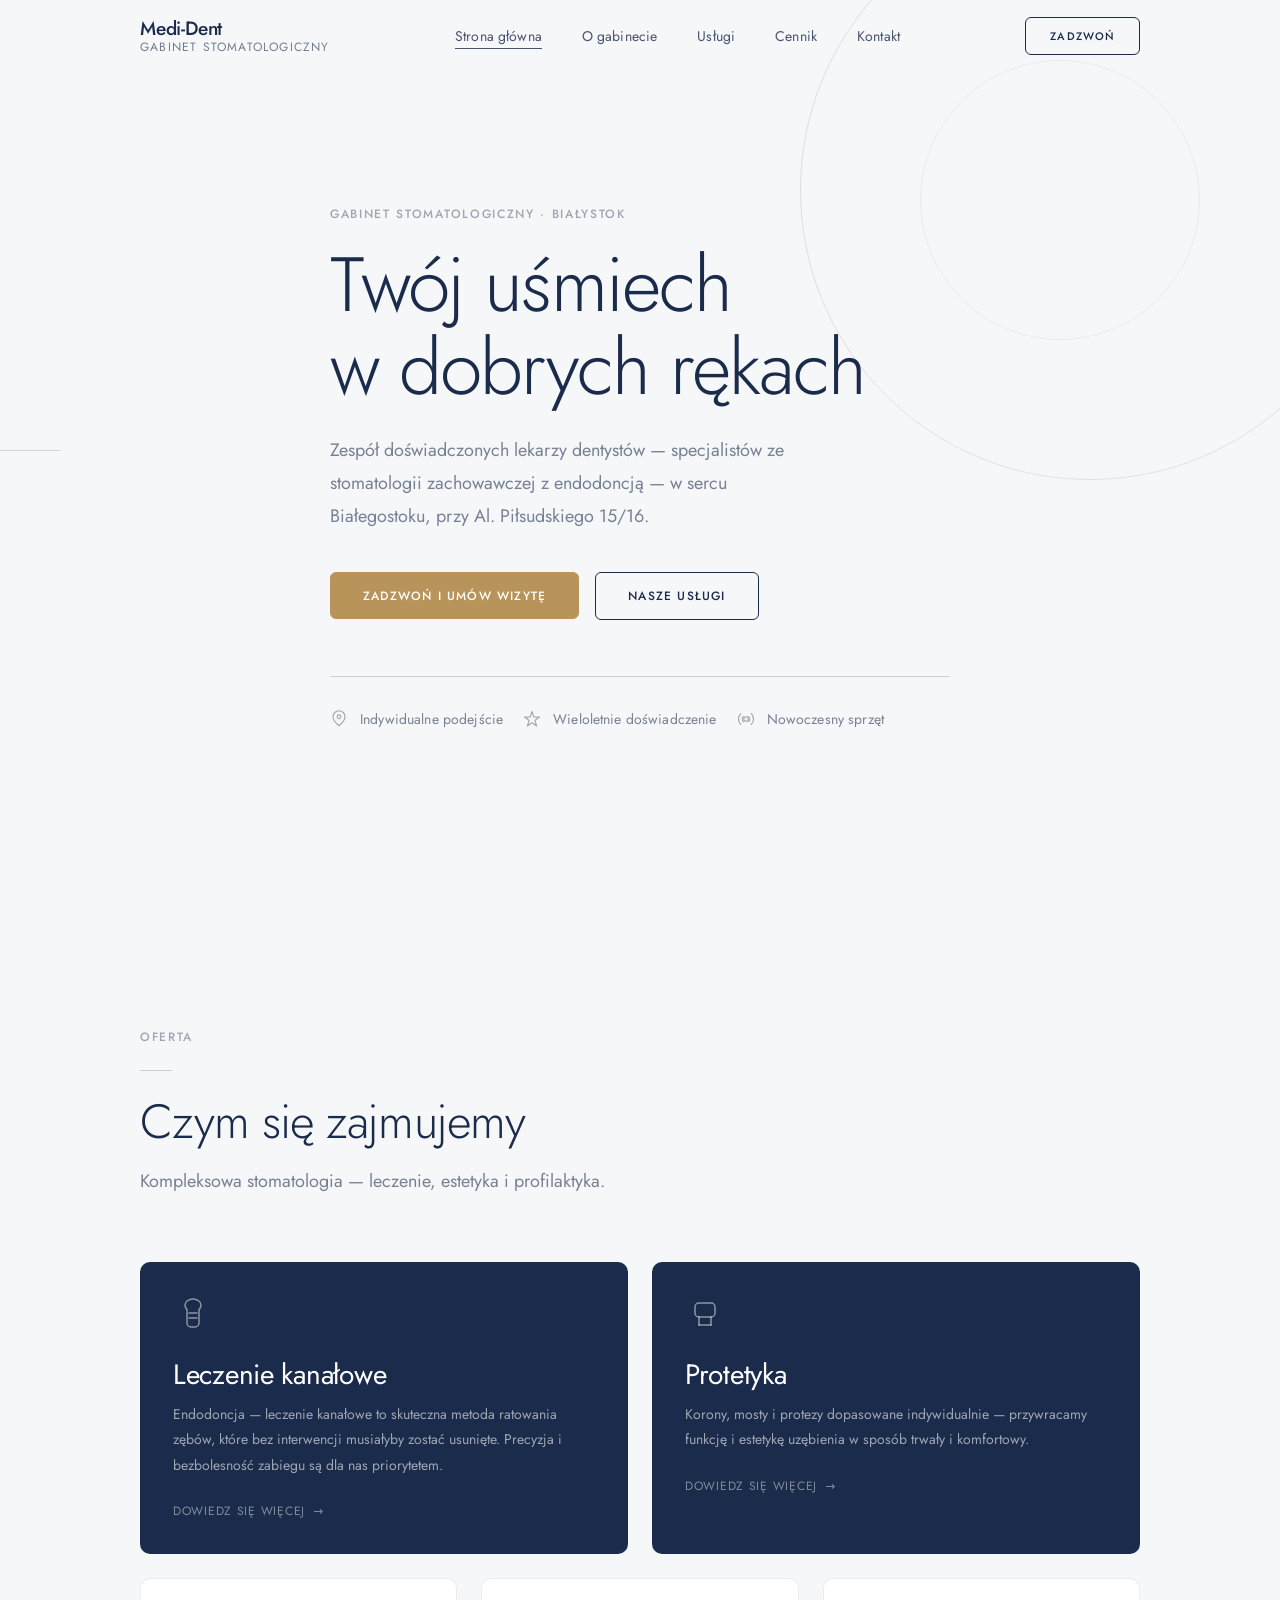
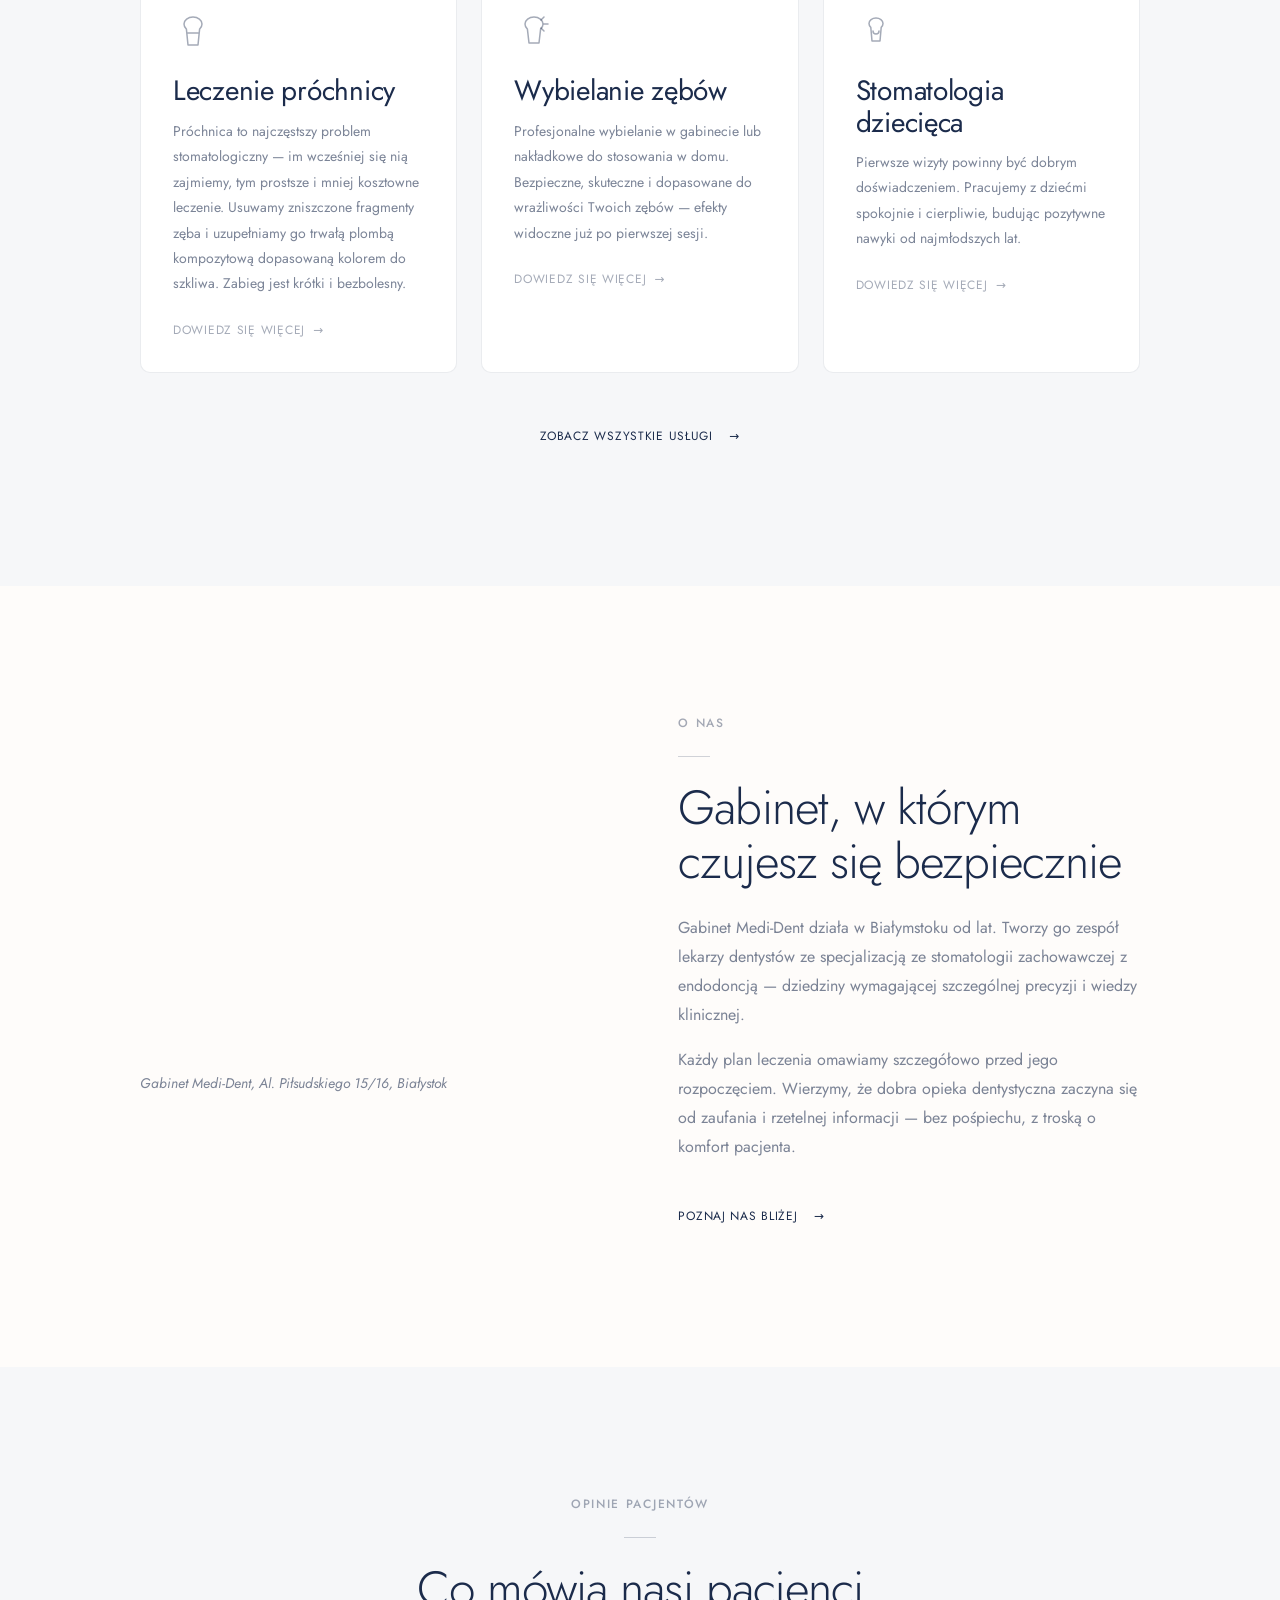
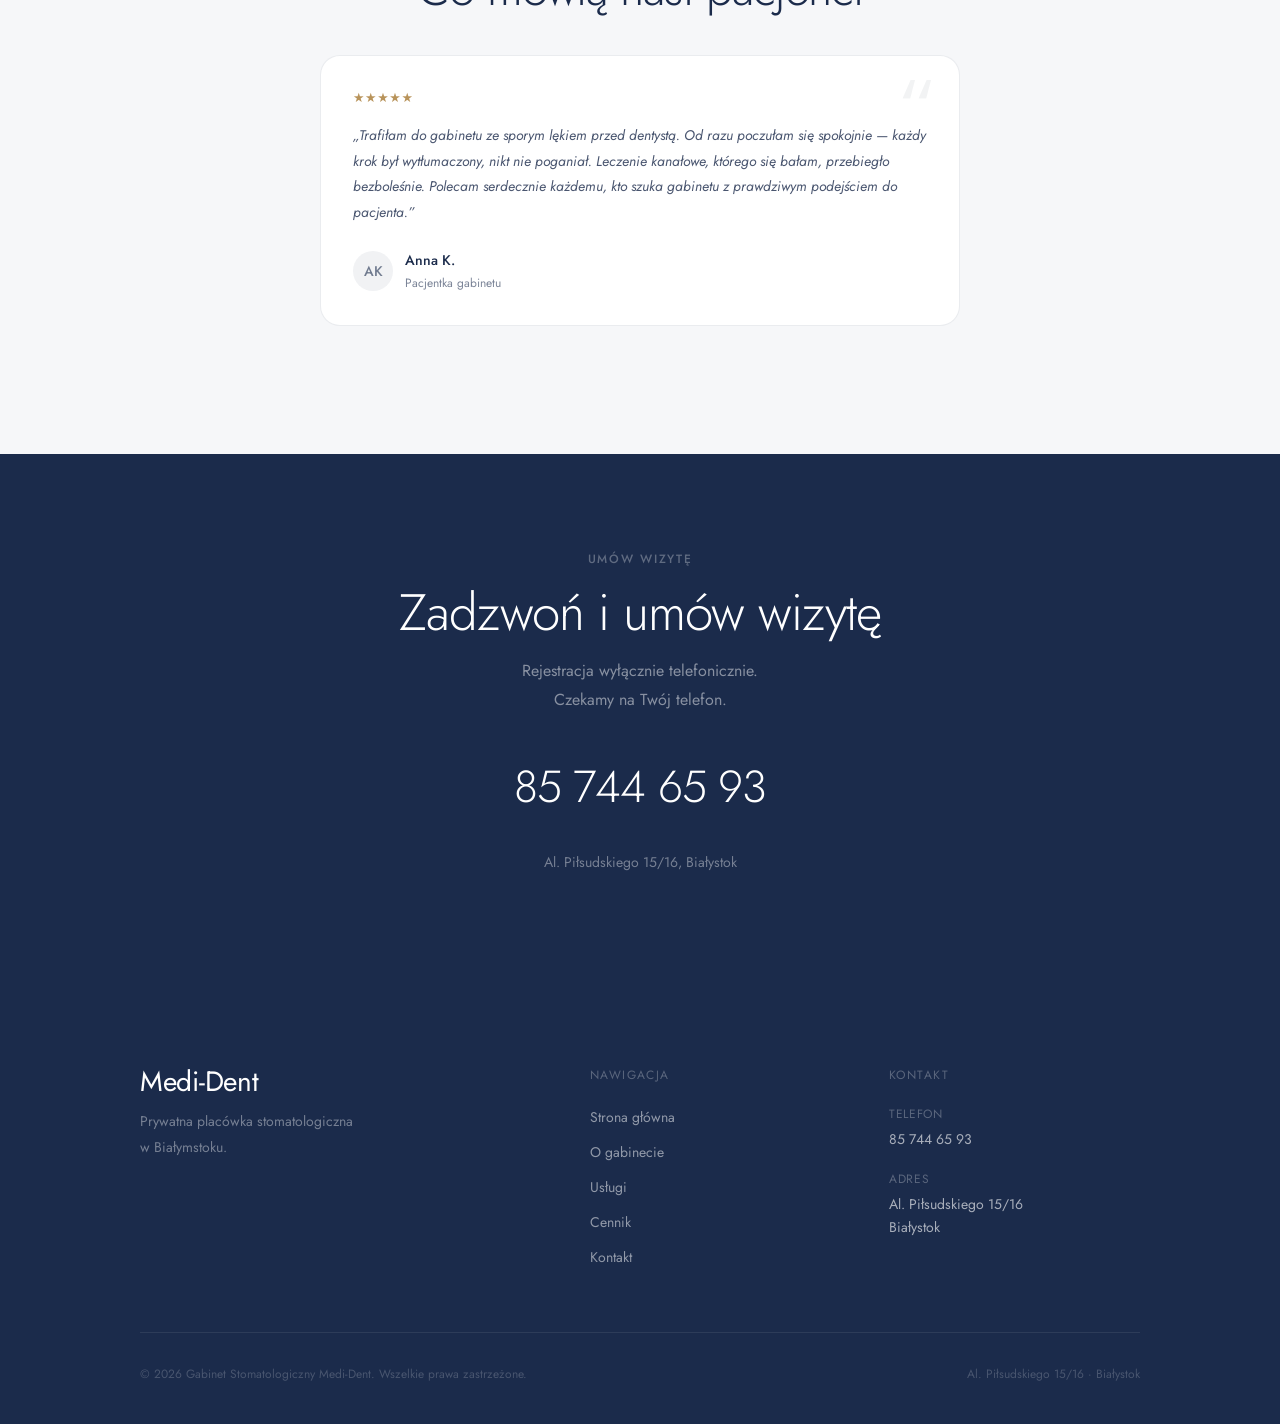
==== commit b6347f8e: "poprawki tekskow, godzin otwarcia, konsultacja do cennika" ====
--- a/index.html
+++ b/index.html
@@ -167,7 +167,7 @@
           </p>
         </div>
 
-        <!-- Wyróżnione: kanałowe + zachowawcza -->
+        <!-- Wyróżnione: kanałowe + protetyka -->
         <div class="services-featured" style="margin-bottom: var(--space-6);">
 
           <article class="service-card service-card--featured reveal">
@@ -192,38 +192,38 @@
             <div class="service-card__icon-wrap" aria-hidden="true">
               <svg viewBox="0 0 40 40" fill="none" stroke="currentColor"
                    stroke-width="1.5" stroke-linecap="round" stroke-linejoin="round">
+                <rect x="10" y="8" width="20" height="14" rx="4"/>
+                <path d="M14 22v8M26 22v8"/>
+                <line x1="14" y1="30" x2="26" y2="30"/>
+              </svg>
+            </div>
+            <h3 class="service-card__title">Protetyka</h3>
+            <p class="service-card__desc">
+              Korony, mosty i protezy dopasowane indywidualnie — przywracamy
+              funkcję i estetykę uzębienia w sposób trwały i komfortowy.
+            </p>
+            <a href="uslugi.html" class="service-card__link">Dowiedz się więcej</a>
+          </article>
+
+        </div><!-- /.services-featured -->
+
+        <!-- Pozostałe usługi -->
+        <div class="services-grid">
+
+          <article class="service-card reveal">
+            <div class="service-card__icon-wrap" aria-hidden="true">
+              <svg viewBox="0 0 40 40" fill="none" stroke="currentColor"
+                   stroke-width="1.5" stroke-linecap="round" stroke-linejoin="round">
                 <path d="M20 6c-5 0-9 3.1-9 7 0 2 .9 3.8 2.4 5.1L15 34h10l1.6-15.9c1.5-1.3 2.4-3.1 2.4-5.1 0-3.9-4-7-9-7z"/>
                 <path d="M15 22h10"/>
               </svg>
             </div>
-            <h3 class="service-card__title">Leczenie zębów i usuwanie próchnicy</h3>
+            <h3 class="service-card__title">Leczenie próchnicy</h3>
             <p class="service-card__desc">
               Próchnica to najczęstszy problem stomatologiczny — im wcześniej się nią
               zajmiemy, tym prostsze i mniej kosztowne leczenie. Usuwamy zniszczone
               fragmenty zęba i uzupełniamy go trwałą plombą kompozytową dopasowaną
               kolorem do szkliwa. Zabieg jest krótki i bezbolesny.
-            </p>
-            <a href="uslugi.html" class="service-card__link">Dowiedz się więcej</a>
-          </article>
-
-        </div><!-- /.services-featured -->
-
-        <!-- Pozostałe usługi -->
-        <div class="services-grid">
-
-          <article class="service-card reveal">
-            <div class="service-card__icon-wrap" aria-hidden="true">
-              <svg viewBox="0 0 40 40" fill="none" stroke="currentColor"
-                   stroke-width="1.5" stroke-linecap="round" stroke-linejoin="round">
-                <rect x="10" y="8" width="20" height="14" rx="4"/>
-                <path d="M14 22v8M26 22v8"/>
-                <line x1="14" y1="30" x2="26" y2="30"/>
-              </svg>
-            </div>
-            <h3 class="service-card__title">Protetyka</h3>
-            <p class="service-card__desc">
-              Korony, mosty i protezy dopasowane indywidualnie — przywracamy
-              funkcję i estetykę uzębienia w sposób trwały i komfortowy.
             </p>
             <a href="uslugi.html" class="service-card__link">Dowiedz się więcej</a>
           </article>
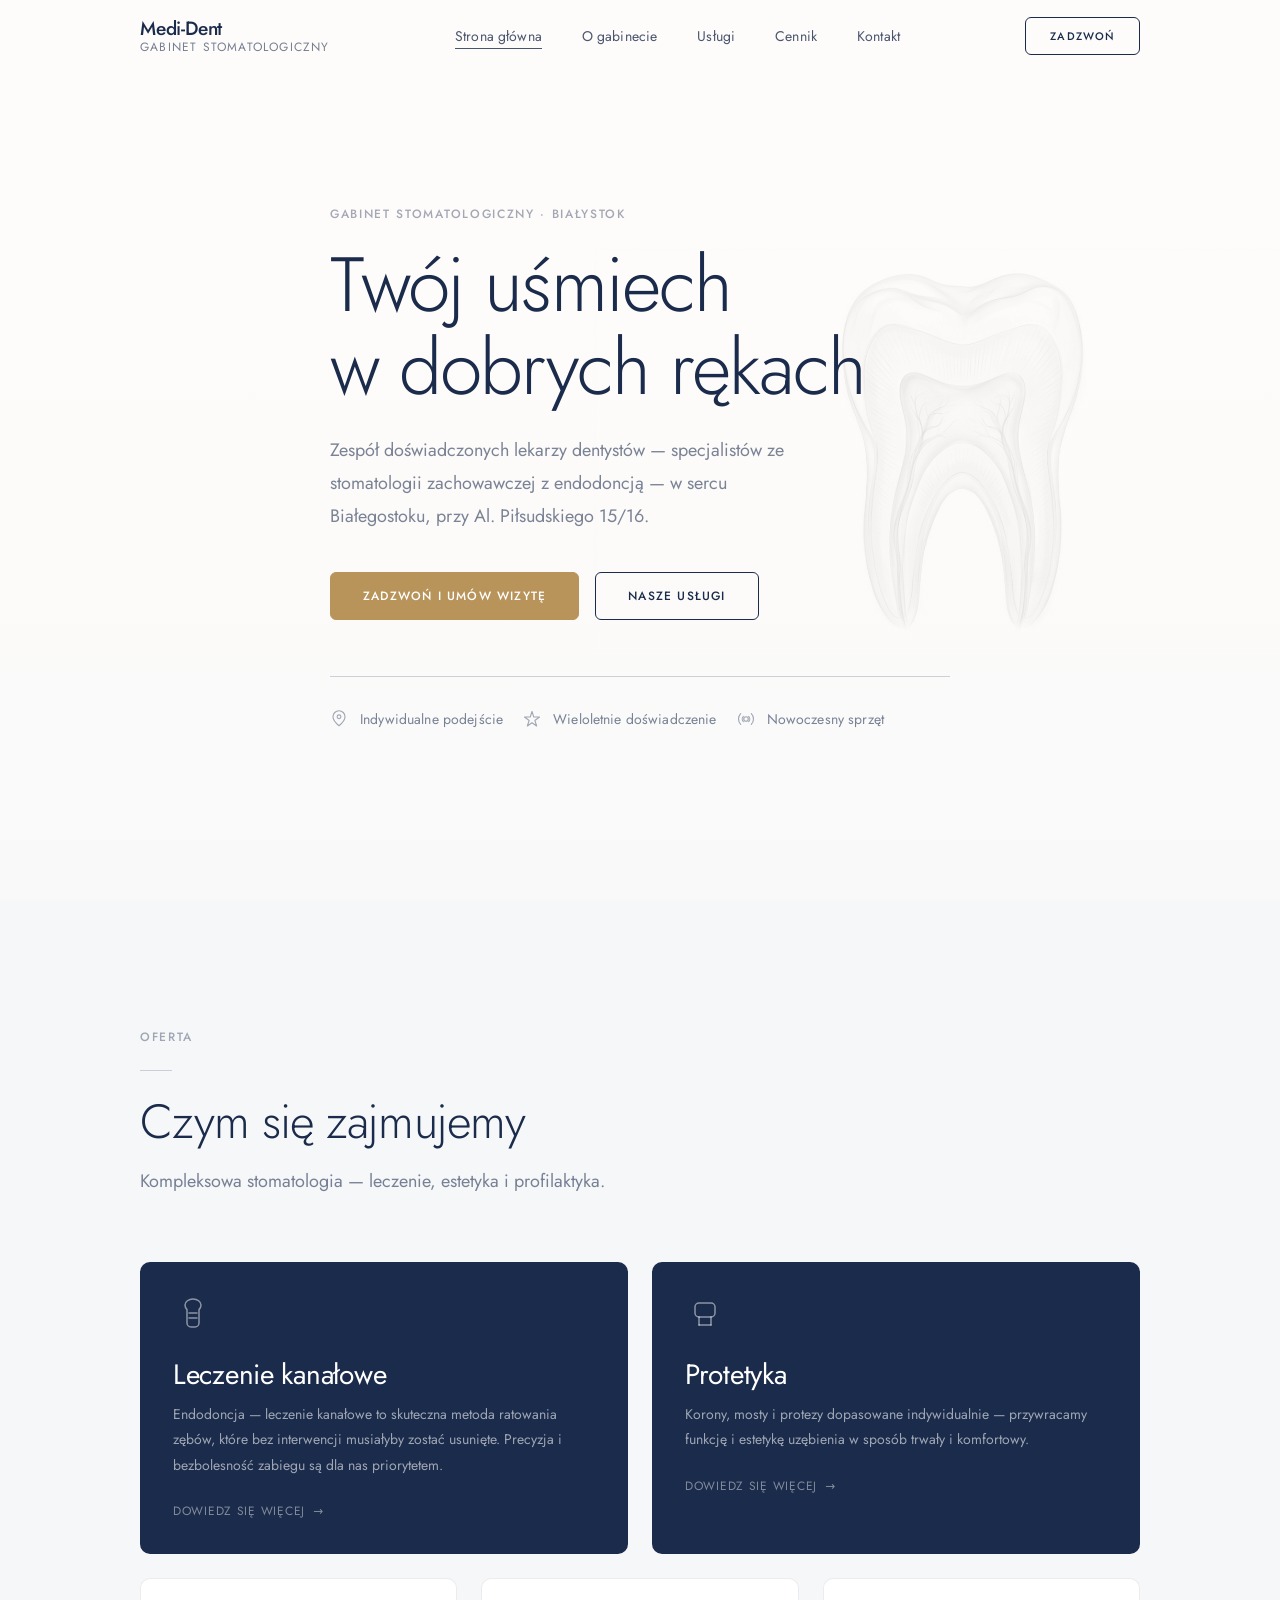
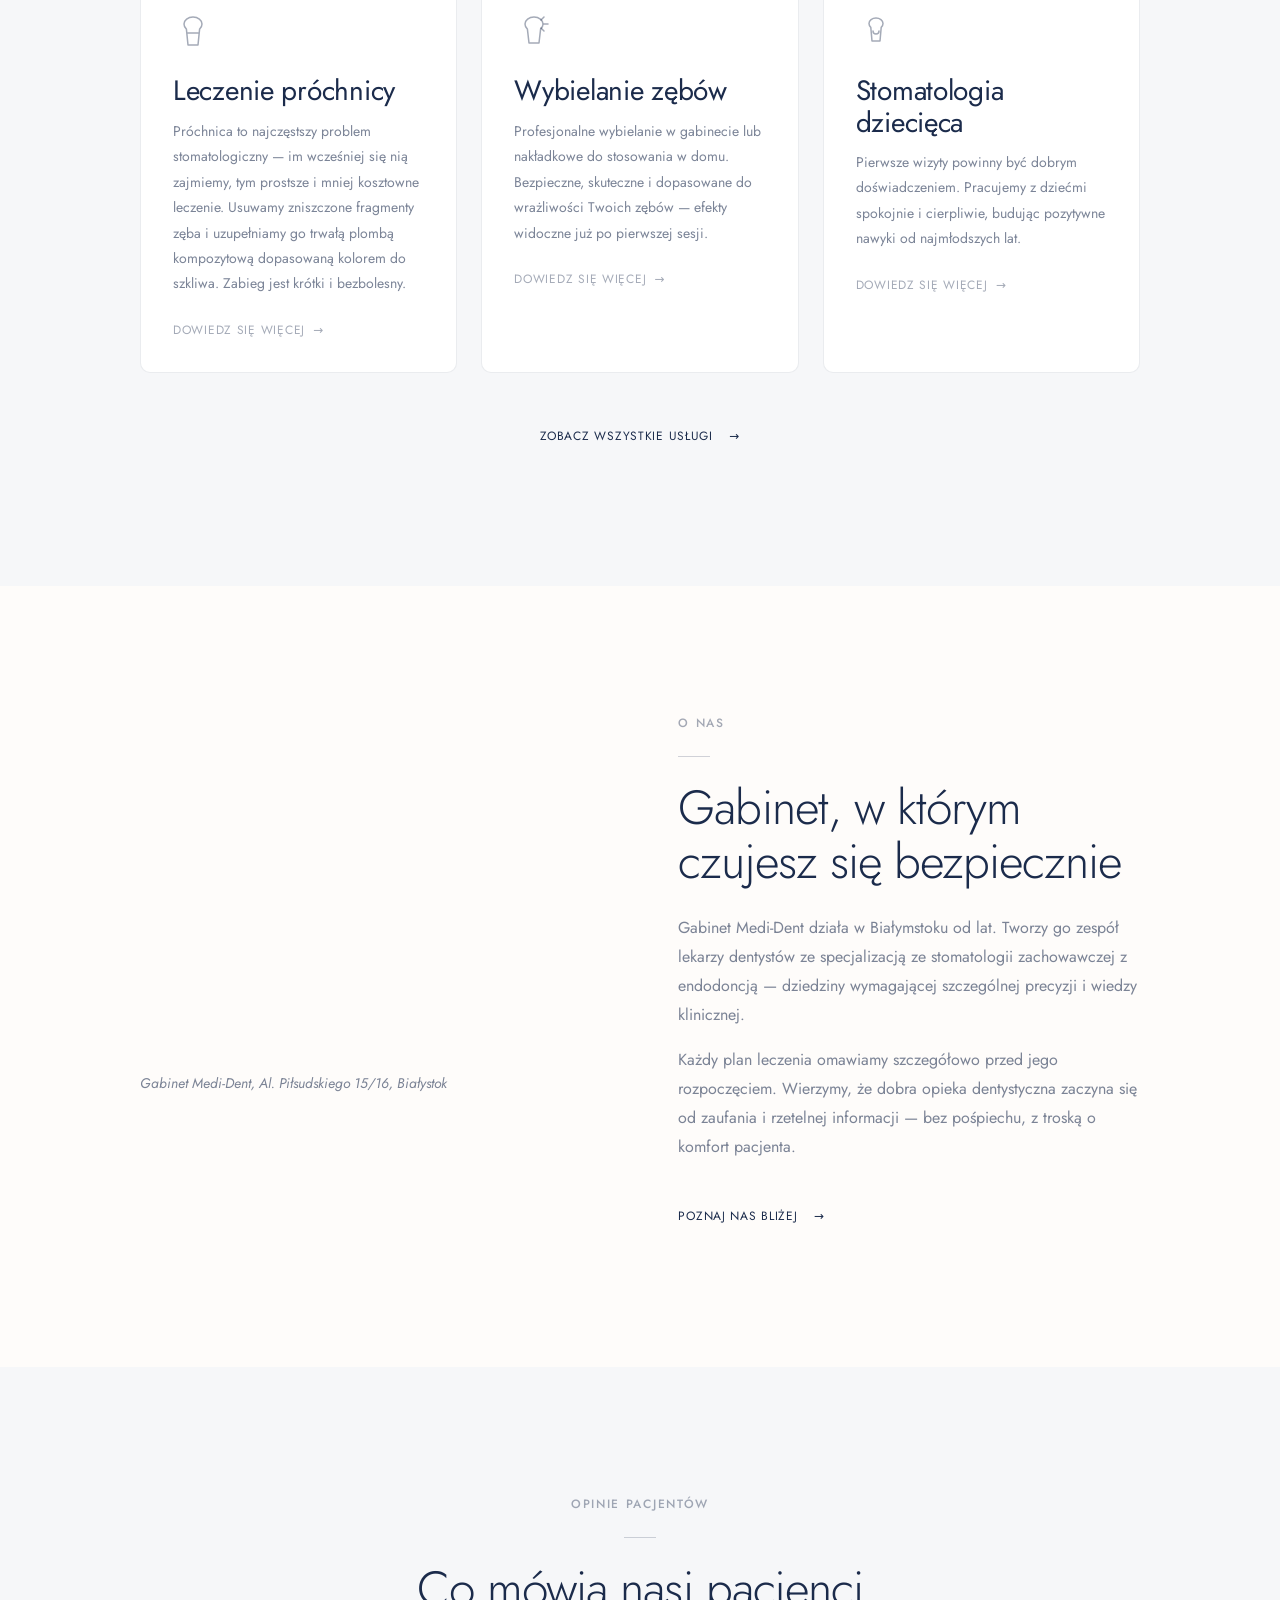
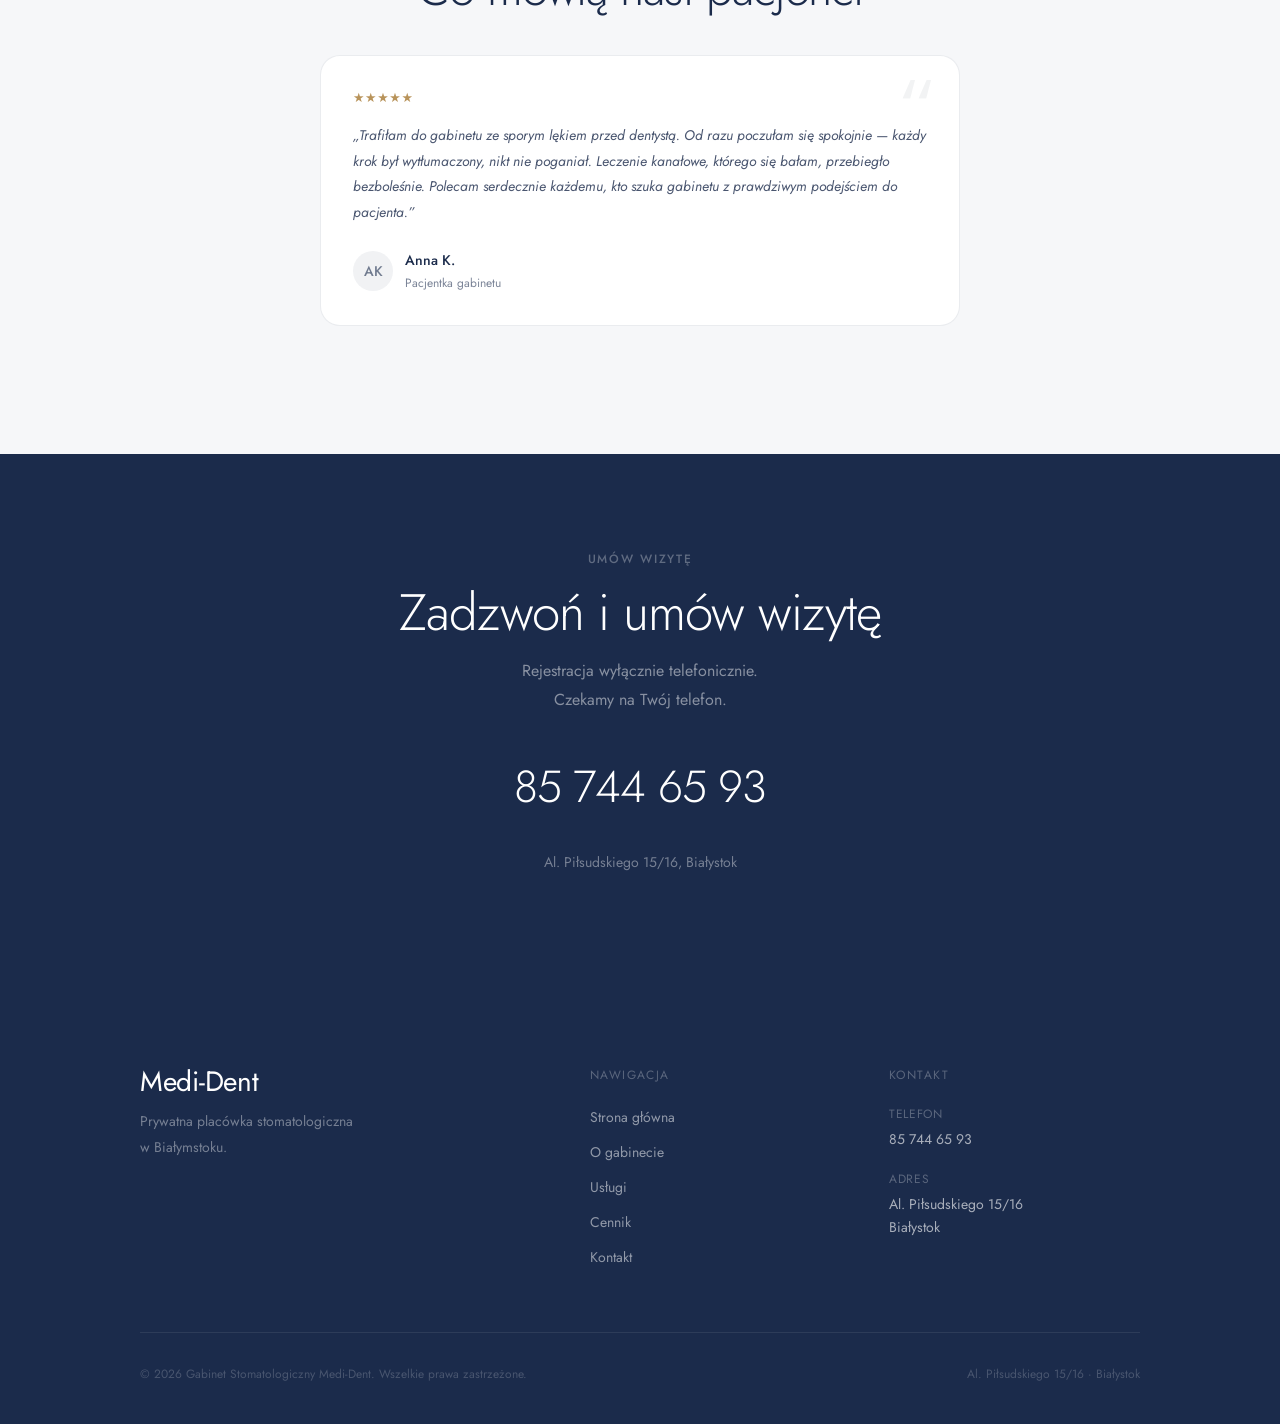
==== commit 2246cf9e: "hero: tooth bg – rozmiar, pozycja, opacity mobile/desktop" ====
--- a/index.html
+++ b/index.html
@@ -84,9 +84,13 @@
 
       <div class="hero__bg" aria-hidden="true"></div>
 
-      <div class="hero__deco hero__deco--circle-lg" aria-hidden="true"></div>
-      <div class="hero__deco hero__deco--circle-sm" aria-hidden="true"></div>
-      <div class="hero__deco hero__deco--line"      aria-hidden="true"></div>
+      <img
+        class="hero__tooth"
+        src="assets/others/tooth.png"
+        alt=""
+        aria-hidden="true"
+        draggable="false"
+      />
 
       <div class="hero__overlay" aria-hidden="true"></div>
 
--- a/css/base.css
+++ b/css/base.css
@@ -19,6 +19,7 @@
   font-size:               16px;
   scroll-behavior:         smooth;
   -webkit-text-size-adjust: 100%;
+  overflow-x:              hidden;
 }
 
 body {
@@ -28,7 +29,7 @@
   -moz-osx-font-smoothing:    grayscale;
   background-color:           var(--color-bg-warm);
   color:                      var(--color-text);
-  overflow-x:                 hidden;
+  overflow-x:                 clip;
 }
 
 /* ── MEDIA ──────────────────────────────────────────────────────── */
--- a/css/layout.css
+++ b/css/layout.css
@@ -37,13 +37,11 @@
 /* ── NAWIGACJA ──────────────────────────────────────────────────── */
 
 /*
-  STANY BELKI — strona główna (index.html):
+  STANY BELKI — wszystkie strony:
   .nav (bez is-scrolled) → przezroczyste tło, ciemne teksty
   .nav.is-scrolled       → granatowe tło, białe teksty
-
-  PODSTRONY:
-  .nav.nav--subpage      → zawsze jasne tło + ciemne teksty,
-                           niezależnie od is-scrolled
+  .nav.is-open           → jasne tło (bg-warm), ciemne teksty
+  JS dodaje is-scrolled po przewinięciu > 40px na każdej stronie.
 */
 
 .nav {
@@ -66,50 +64,10 @@
   box-shadow: none;
 }
 
-/* ── PODSTRONY: zawsze jasna belka ──────────────────────────────── */
-
-.nav.nav--subpage,
-.nav.nav--subpage.is-scrolled {
-  background:      rgba(254, 252, 250, 0.96);
-  backdrop-filter: blur(20px);
-  -webkit-backdrop-filter: blur(20px);
-  box-shadow:      var(--shadow-nav);
-}
-
-.nav.nav--subpage .nav__logo-name,
-.nav.nav--subpage.is-scrolled .nav__logo-name {
-  color: var(--color-navy);
-}
-
-.nav.nav--subpage .nav__logo-tagline,
-.nav.nav--subpage.is-scrolled .nav__logo-tagline {
-  color:   var(--color-navy);
-  opacity: 0.6;
-}
-
-.nav.nav--subpage .nav__link,
-.nav.nav--subpage.is-scrolled .nav__link {
-  color: var(--color-navy-80);
-}
-
-.nav.nav--subpage .nav__cta,
-.nav.nav--subpage.is-scrolled .nav__cta {
-  color:        var(--color-navy);
-  border-color: var(--color-navy);
-}
-
-.nav.nav--subpage .nav__cta:hover,
-.nav.nav--subpage.is-scrolled .nav__cta:hover {
-  background: var(--color-navy);
-  color:      var(--color-white);
-}
-
-.nav.nav--subpage .nav__hamburger span,
-.nav.nav--subpage.is-scrolled .nav__hamburger span {
-  background: var(--color-navy);
-}
-
-/* ── KONIEC PODSTRON ────────────────────────────────────────────── */
+/* Menu otwarte — jasne tło niezależnie od is-scrolled */
+.nav.is-open {
+  background: var(--color-bg-warm);
+}
 
 .nav__inner {
   display:         flex;
@@ -272,6 +230,12 @@
 }
 
 .nav.is-open .nav__hamburger span {
+  background: var(--color-navy);
+}
+
+/* Gdy menu otwarte na scrolled belce — wyższa specyficzność (0,4,1)
+   gwarantuje navy niezależnie od is-scrolled */
+.nav.is-scrolled.is-open .nav__hamburger span {
   background: var(--color-navy);
 }
 
@@ -350,47 +314,30 @@
   position:    relative;
   display:     flex;
   align-items: center;
-  overflow:    hidden;
+  overflow:    clip;
 }
 
 .hero__bg {
   position:   absolute;
   inset:      0;
-  background: var(--color-bg);
-}
-
-/* Dekoracje geometryczne CSS */
-
-.hero__deco {
-  position:       absolute;
-  pointer-events: none;
-  border-radius:  50%;
-}
-
-.hero__deco--circle-lg {
-  top:    -100px;
-  right:  -100px;
-  width:  500px;
-  height: 500px;
-  border: 1px solid var(--color-navy-12);
-}
-
-.hero__deco--circle-sm {
-  top:    60px;
-  right:  80px;
-  width:  280px;
-  height: 280px;
-  border: 1px solid var(--color-navy-06);
-}
-
-.hero__deco--line {
-  position:      absolute;
-  left:          0;
-  top:           50%;
-  width:         60px;
-  height:        1px;
-  background:    var(--color-navy-20);
-  border-radius: 0;
+  background: var(--color-bg-warm);
+}
+
+/* Ząb anatomiczny — dekoracja tła hero */
+
+.hero__tooth {
+  position:        absolute;
+  right:           -14%;
+  top:             50%;
+  transform:       translateY(-50%);
+  width:           55vw;
+  max-width:       860px;
+  height:          auto;
+  opacity:         0.48;
+  mix-blend-mode:  multiply;
+  pointer-events:  none;
+  user-select:     none;
+  z-index:         1;
 }
 
 .hero__overlay {
--- a/css/responsive.css
+++ b/css/responsive.css
@@ -72,6 +72,20 @@
 .hero__values {
   gap: var(--space-5);
 }
+
+/* Hero__tooth — na mobile: monumentalny, połowa wystaje za prawy kadr */
+.hero__tooth {
+  width:     220vw;
+  max-width: none !important;
+  left:      -15%;
+  right:     auto;
+  top:       20%;
+  bottom:    auto;
+  transform: none;
+  opacity:   0.65;
+}
+
+/* (overflow: clip na .hero ustawiony globalnie w layout.css) */
 
 /* Cennik — tabela ukryta, karty widoczne */
 .pricing-table {
@@ -190,15 +204,23 @@
 
 @media (min-width: 1100px) {
 
+    /* Hero__tooth — desktop: pełny reset + położenie po prawej */
+  .hero__tooth {
+    left:      auto;
+    right:     -4%;
+    top:       50%;
+    bottom:    auto;
+    transform: translateY(-50%);
+    width:     57.6vw;
+    max-width: 936px !important;
+    opacity:   0.65;
+  }
+
+  /* Hero overflow — clip już globalny, nie trzeba powtórzyć */
+
   /* Hero content — max-width */
   .hero__content {
     max-width: 700px;
-  }
-
-  /* Dekoracje hero — większe na xl */
-  .hero__deco--circle-lg {
-    width:  580px;
-    height: 580px;
   }
 
   /* Kontener — pełna szerokość padding */
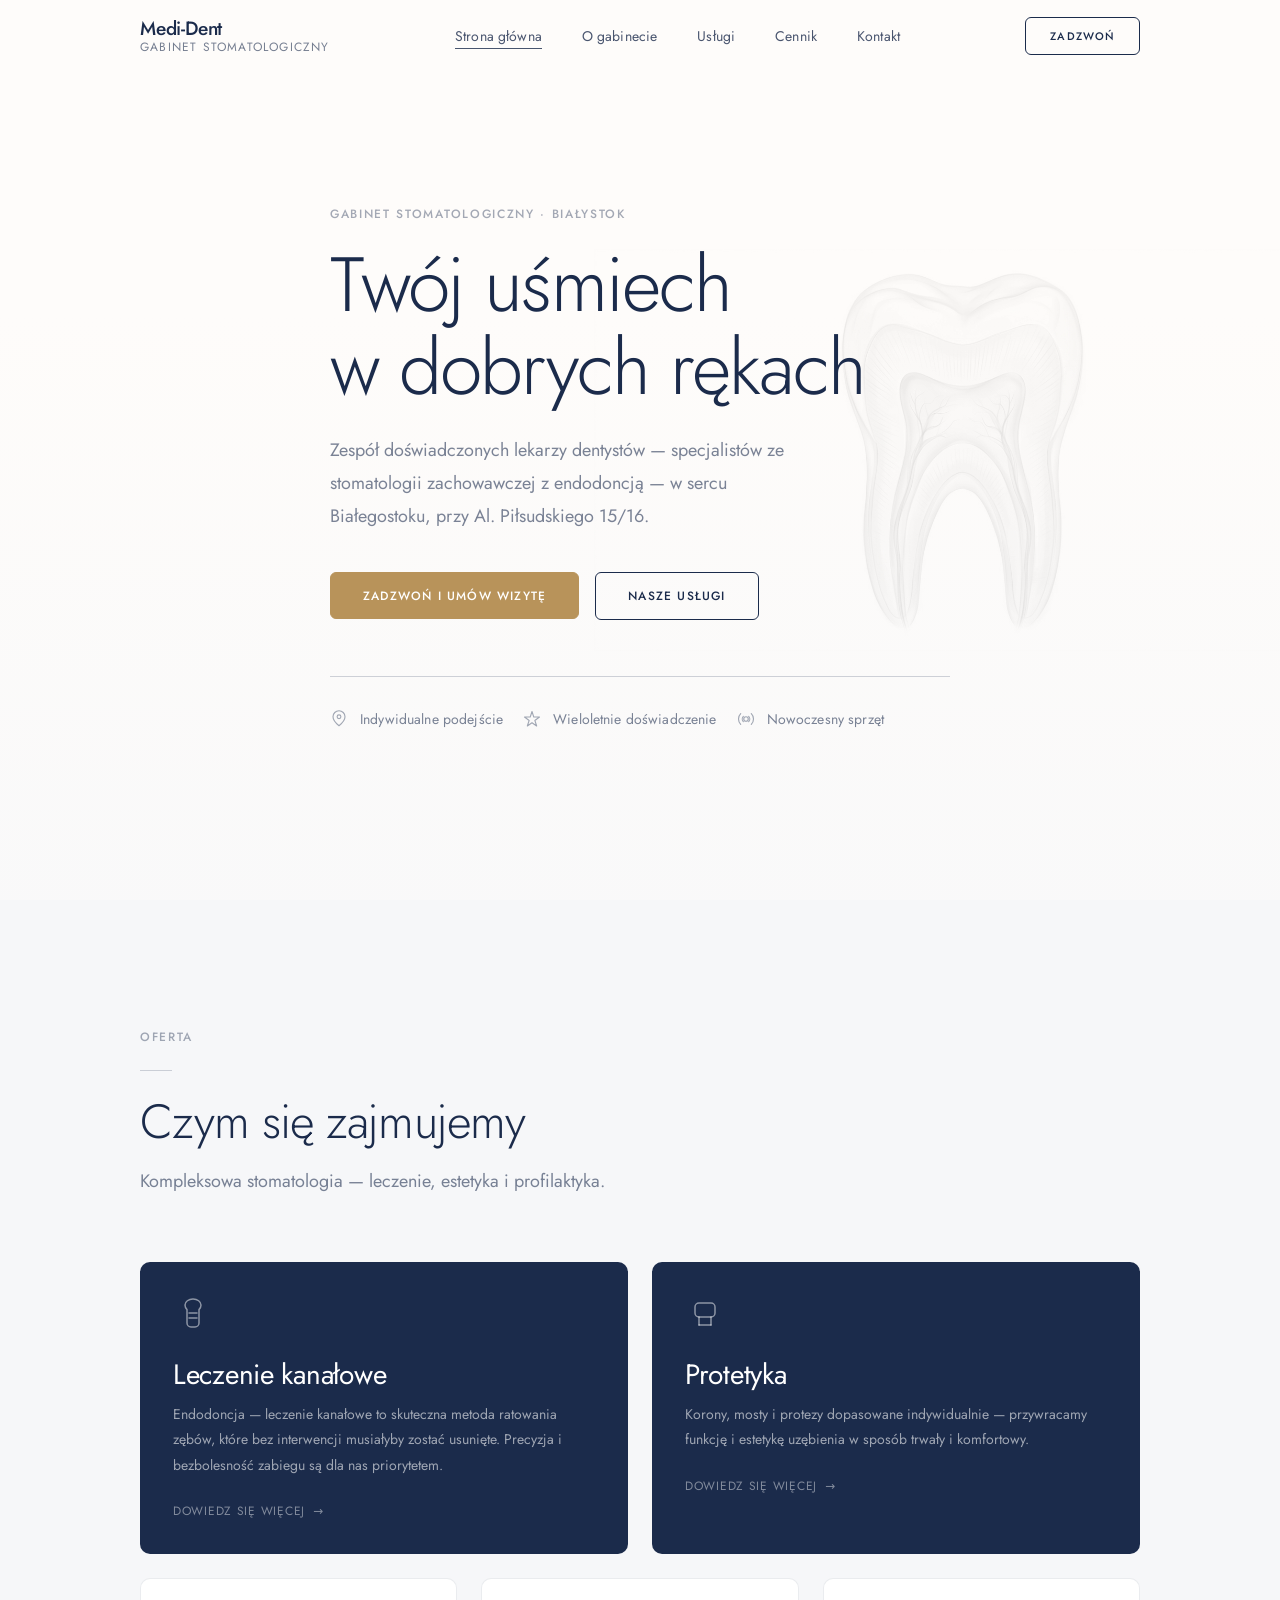
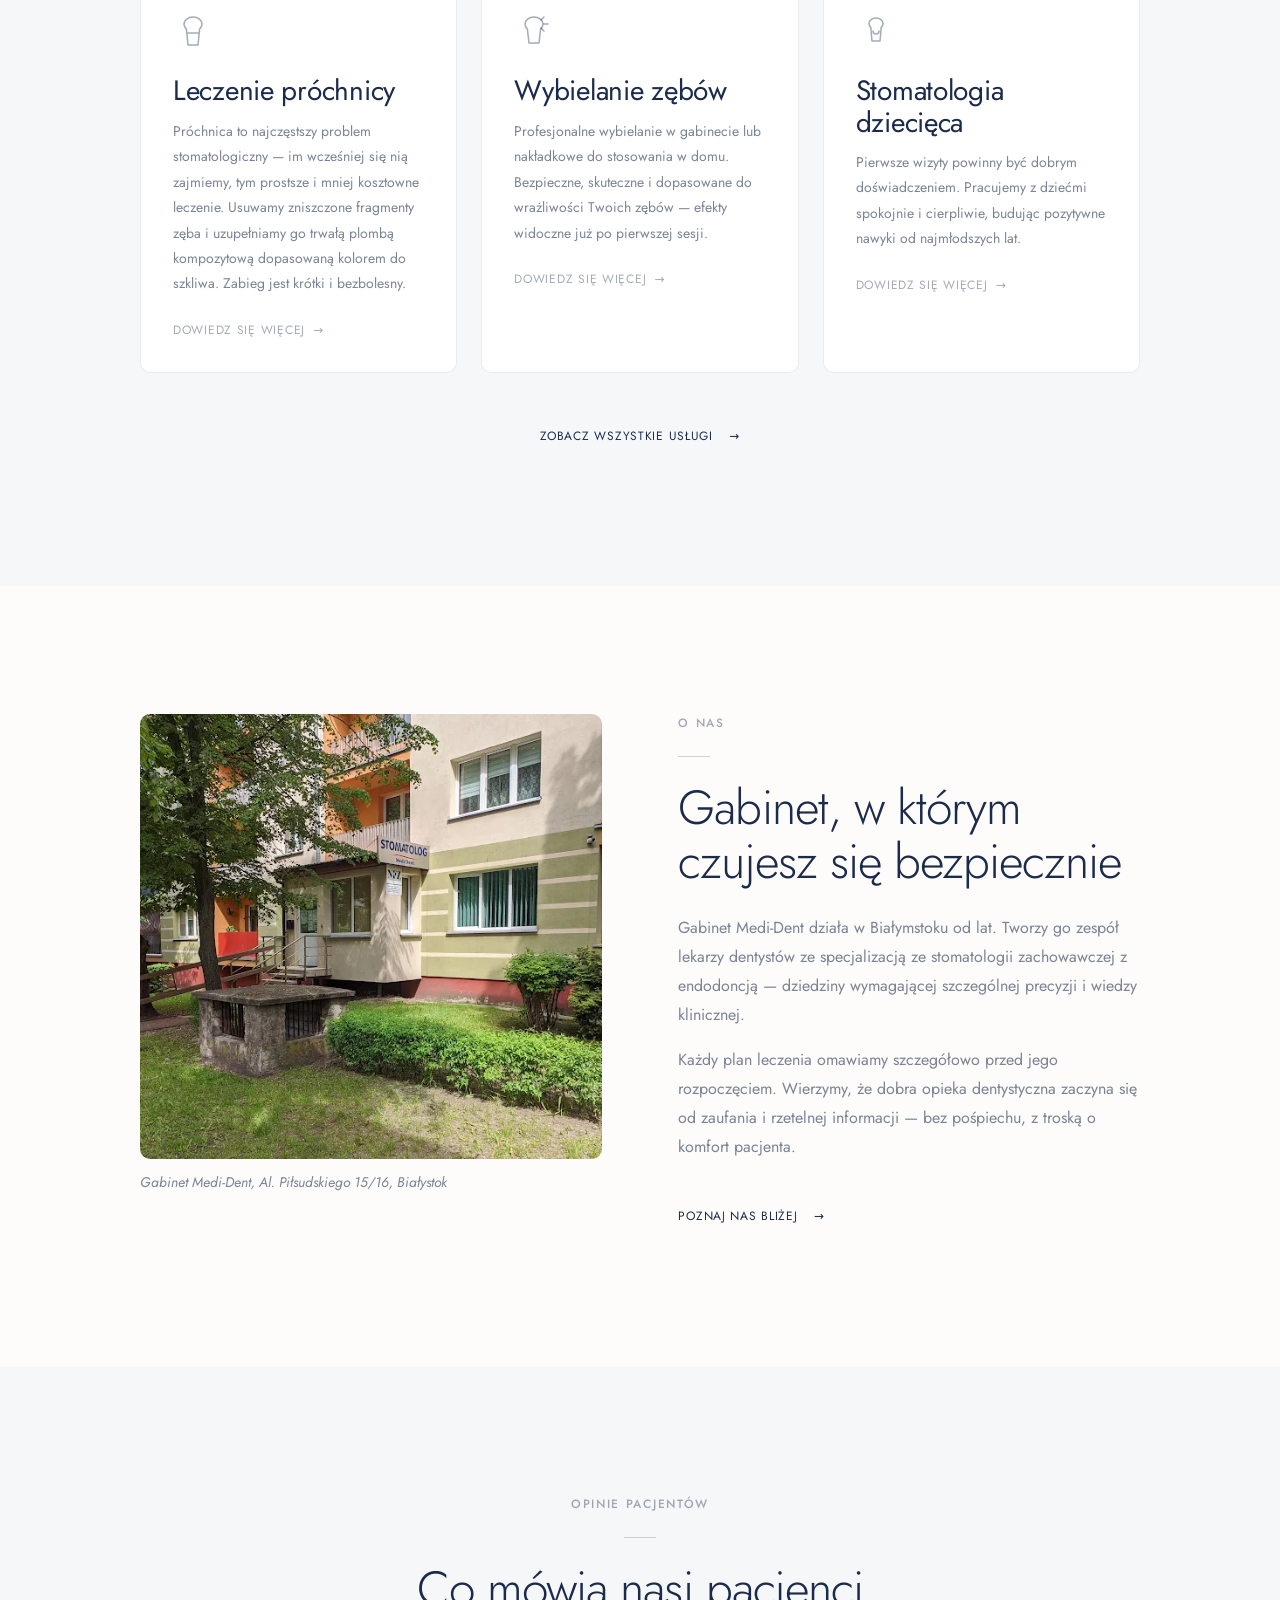
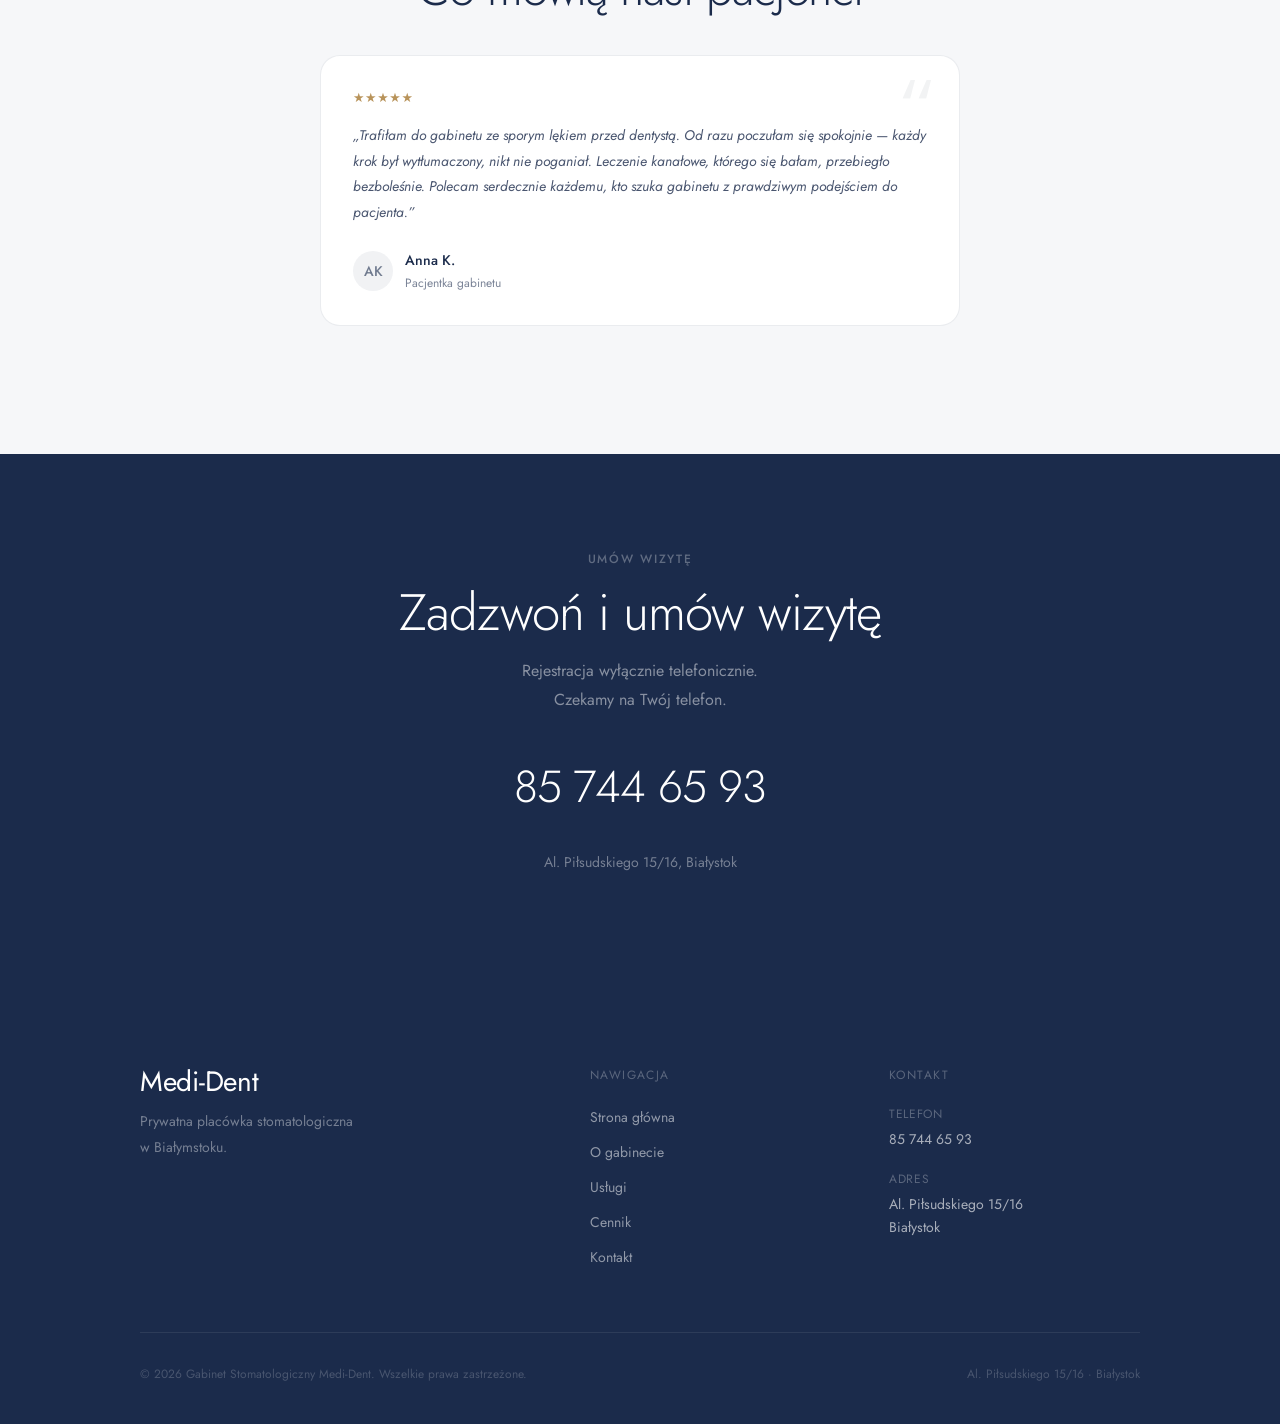
==== commit a893cd8e: "feat: zamiana zdjecia unsplash na medi-dent-placowka.webp" ====
--- a/index.html
+++ b/index.html
@@ -291,7 +291,7 @@
           <div>
             <div class="hover-zoom" style="border-radius: var(--radius-md); overflow: hidden;">
               <img
-                src="https://images.unsplash.com/photo-1588776814546-1ffcf47267a5?w=800"
+                src="assets/others/medi-dent-placowka.webp"
                 alt="Gabinet Stomatologiczny Medi-Dent — wnętrze"
                 loading="lazy"
                 width="800"
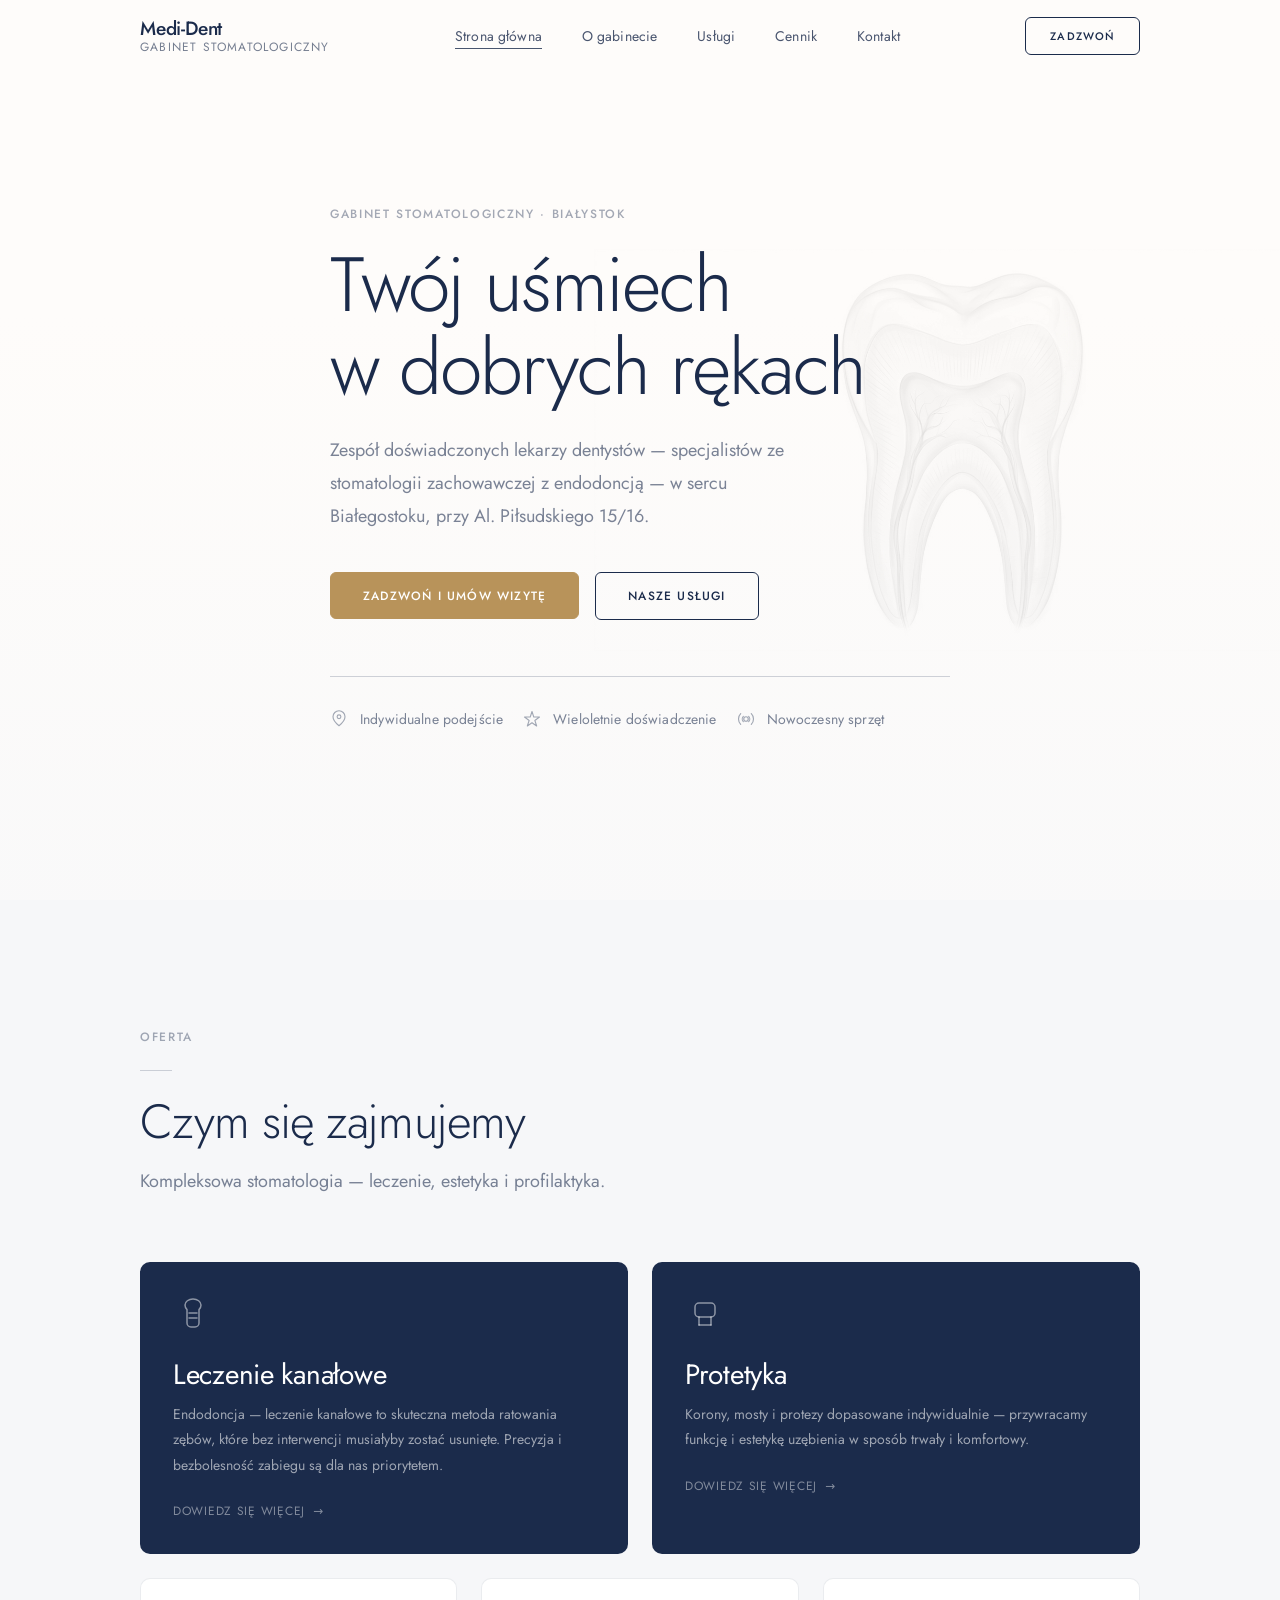
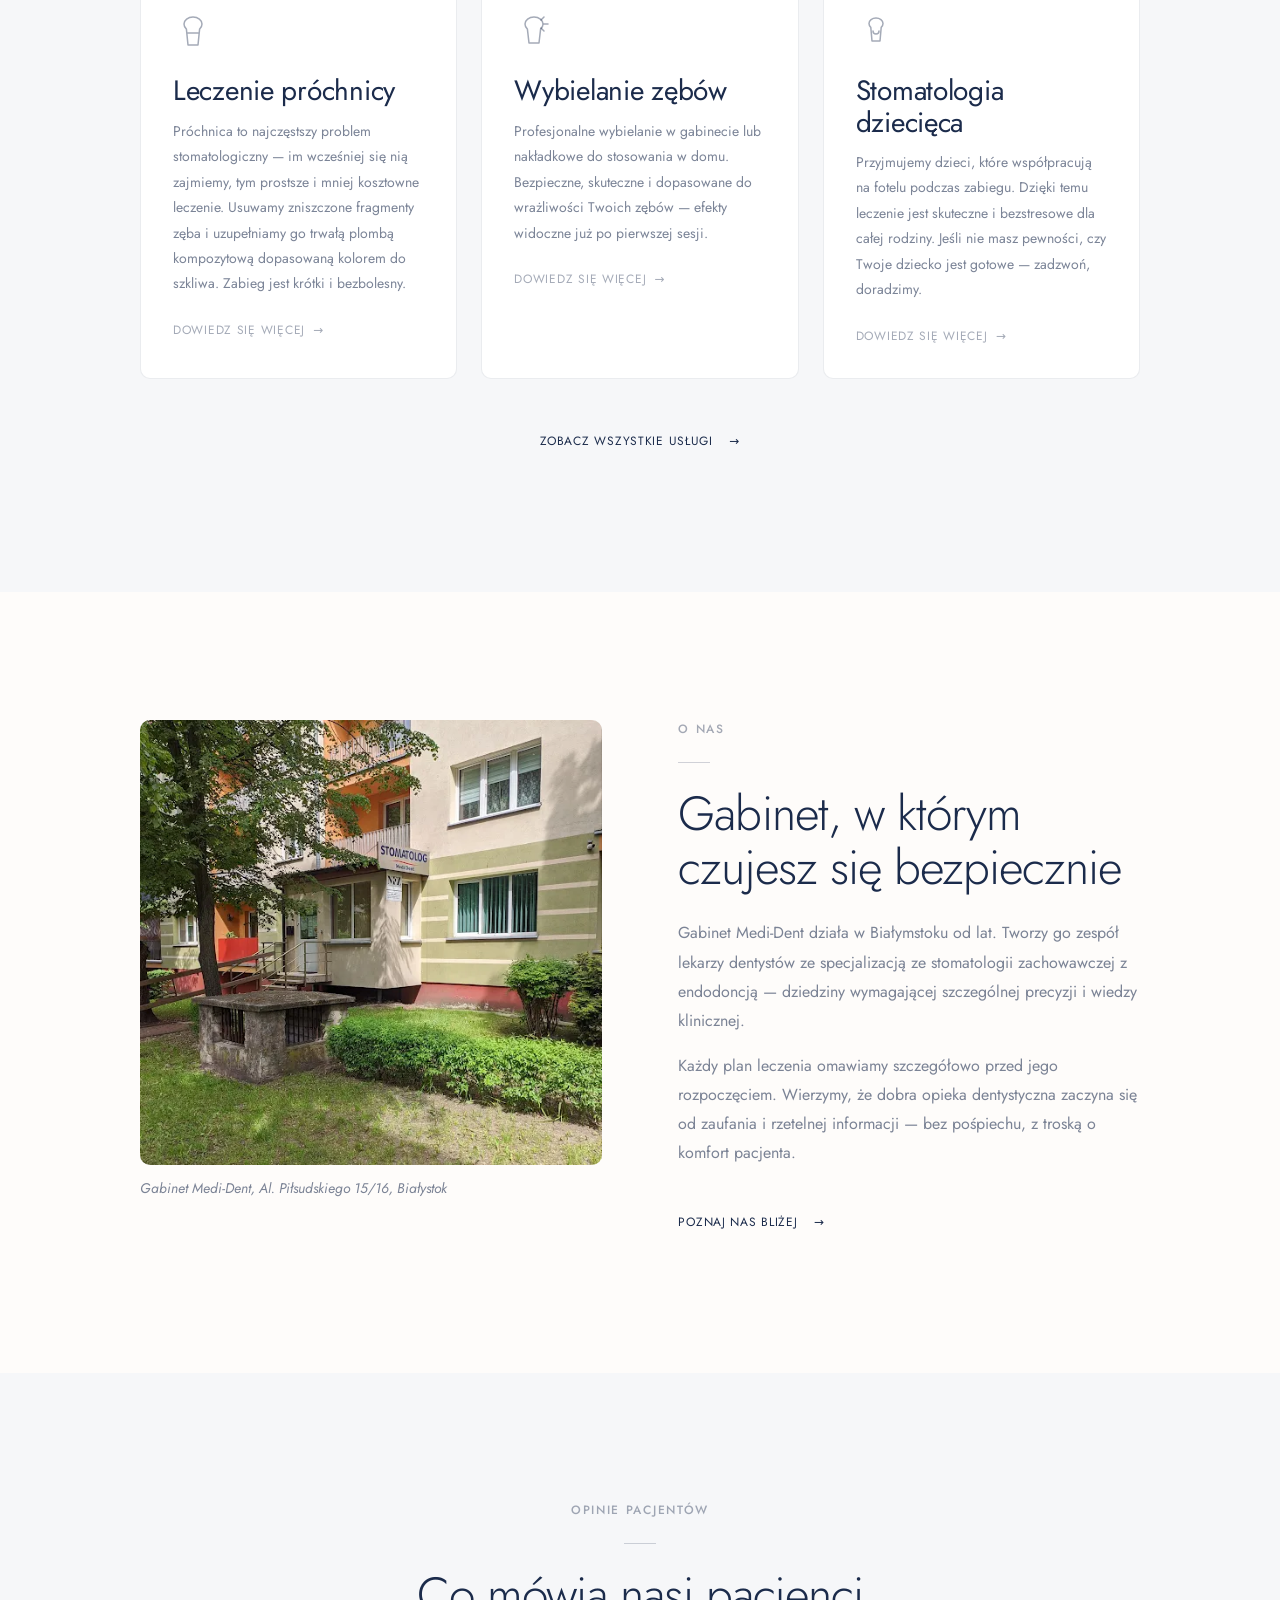
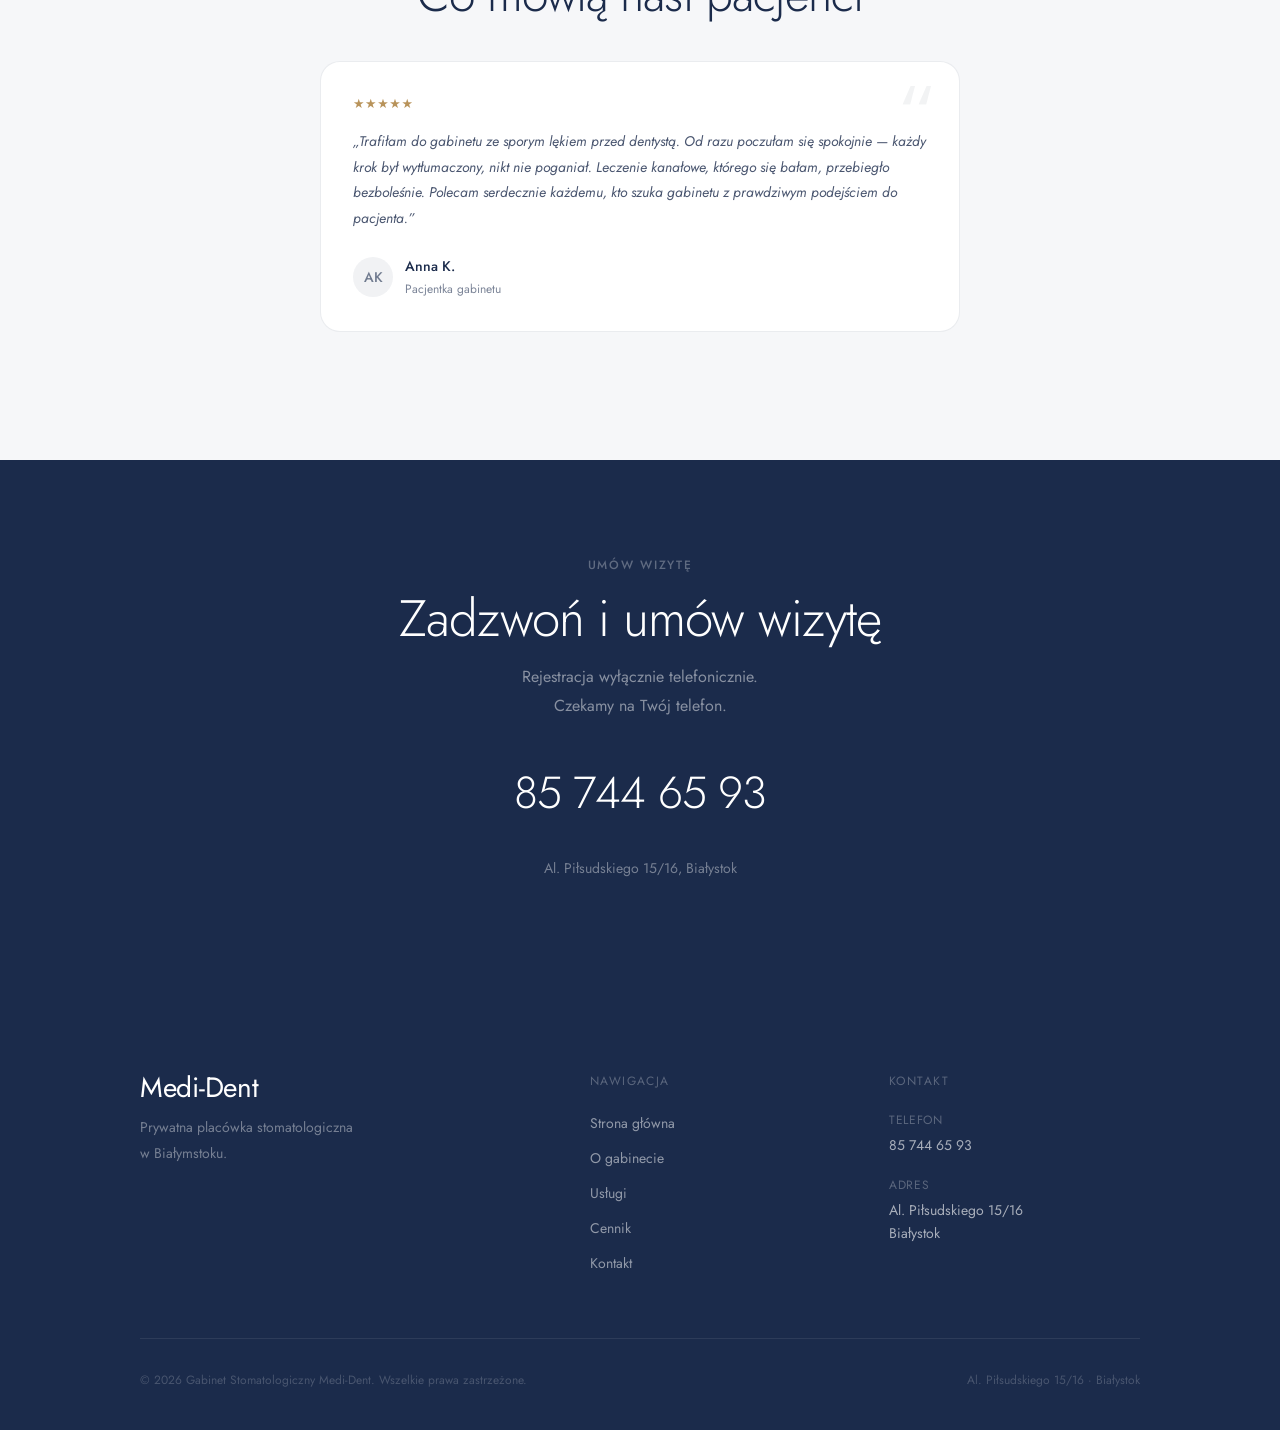
==== commit 270f2e69: "nowy opis dzieciecej stom" ====
--- a/index.html
+++ b/index.html
@@ -261,9 +261,10 @@
             </div>
             <h3 class="service-card__title">Stomatologia dziecięca</h3>
             <p class="service-card__desc">
-              Pierwsze wizyty powinny być dobrym doświadczeniem. Pracujemy
-              z dziećmi spokojnie i cierpliwie, budując pozytywne nawyki
-              od najmłodszych lat.
+              Przyjmujemy dzieci, które współpracują na fotelu podczas zabiegu.
+              Dzięki temu leczenie jest skuteczne i bezstresowe dla całej rodziny.
+              Jeśli nie masz pewności, czy Twoje dziecko jest gotowe — zadzwoń,
+              doradzimy.
             </p>
             <a href="uslugi.html" class="service-card__link">Dowiedz się więcej</a>
           </article>
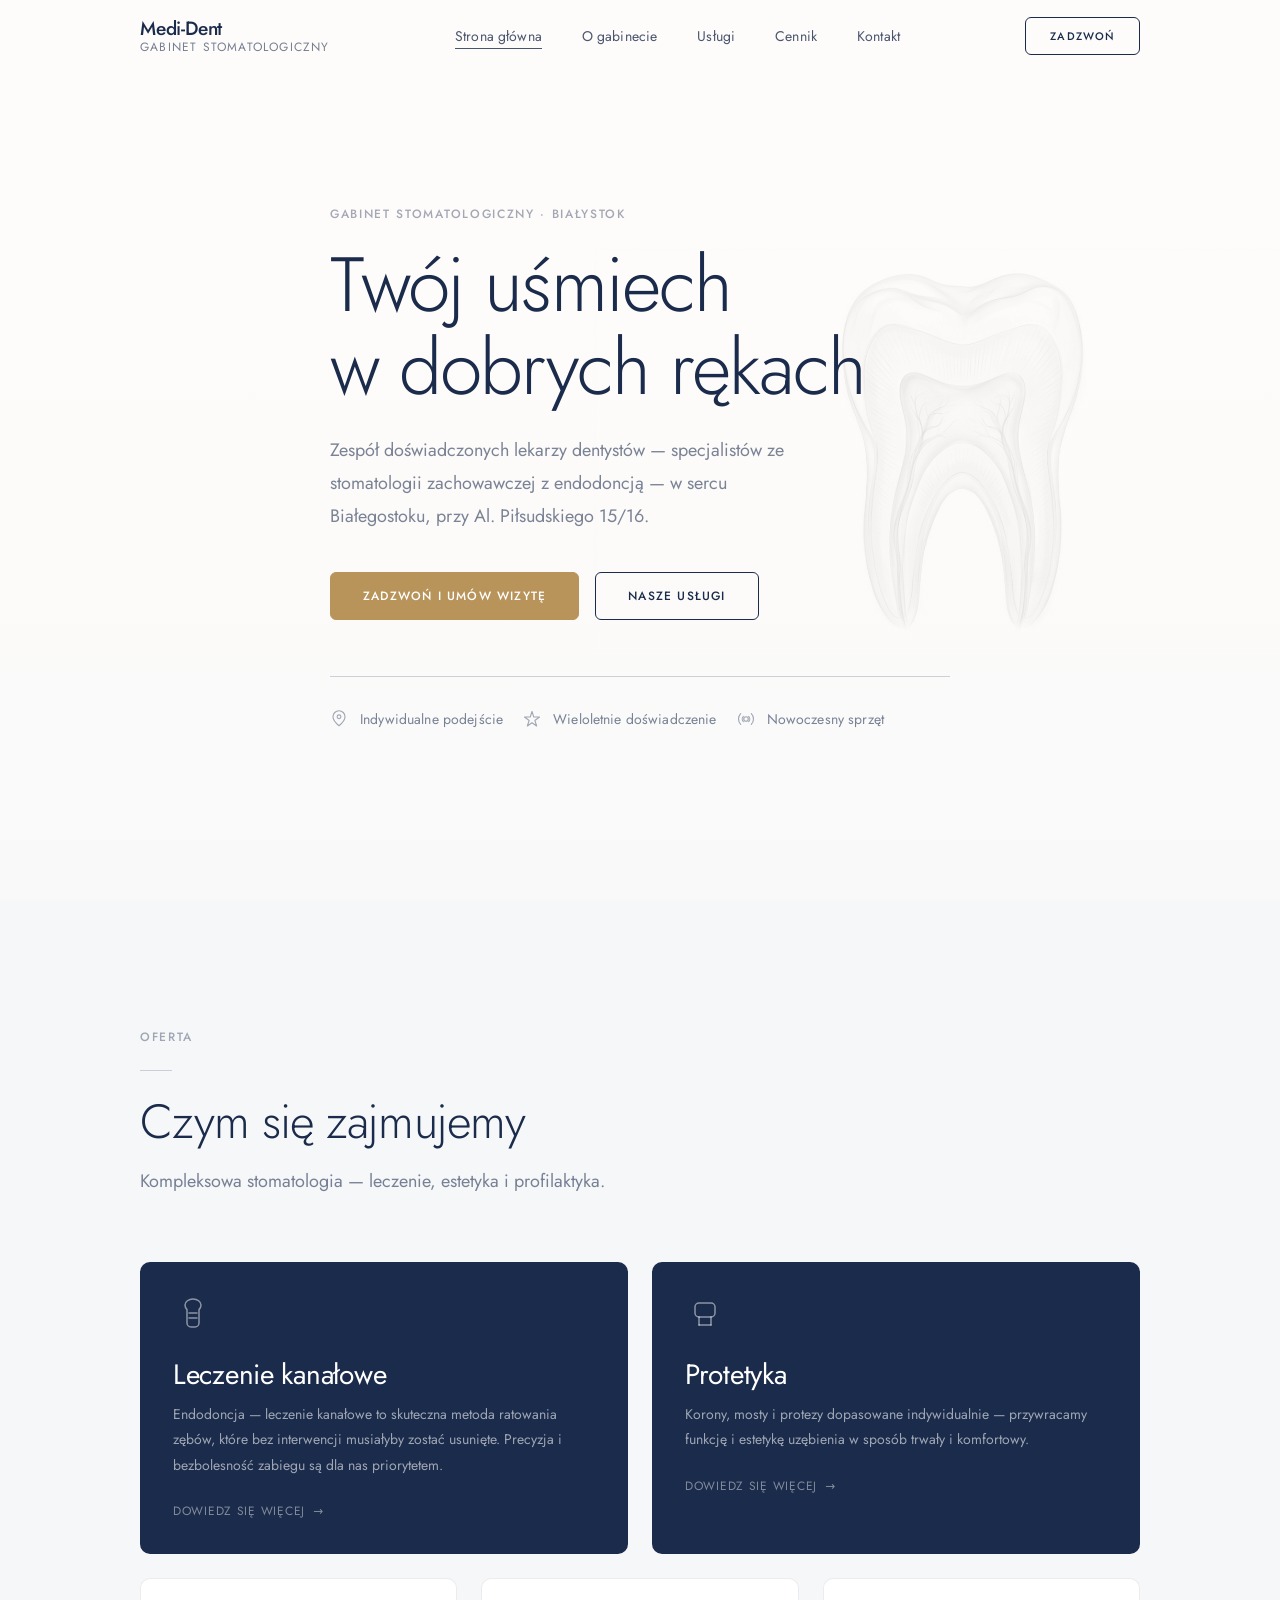
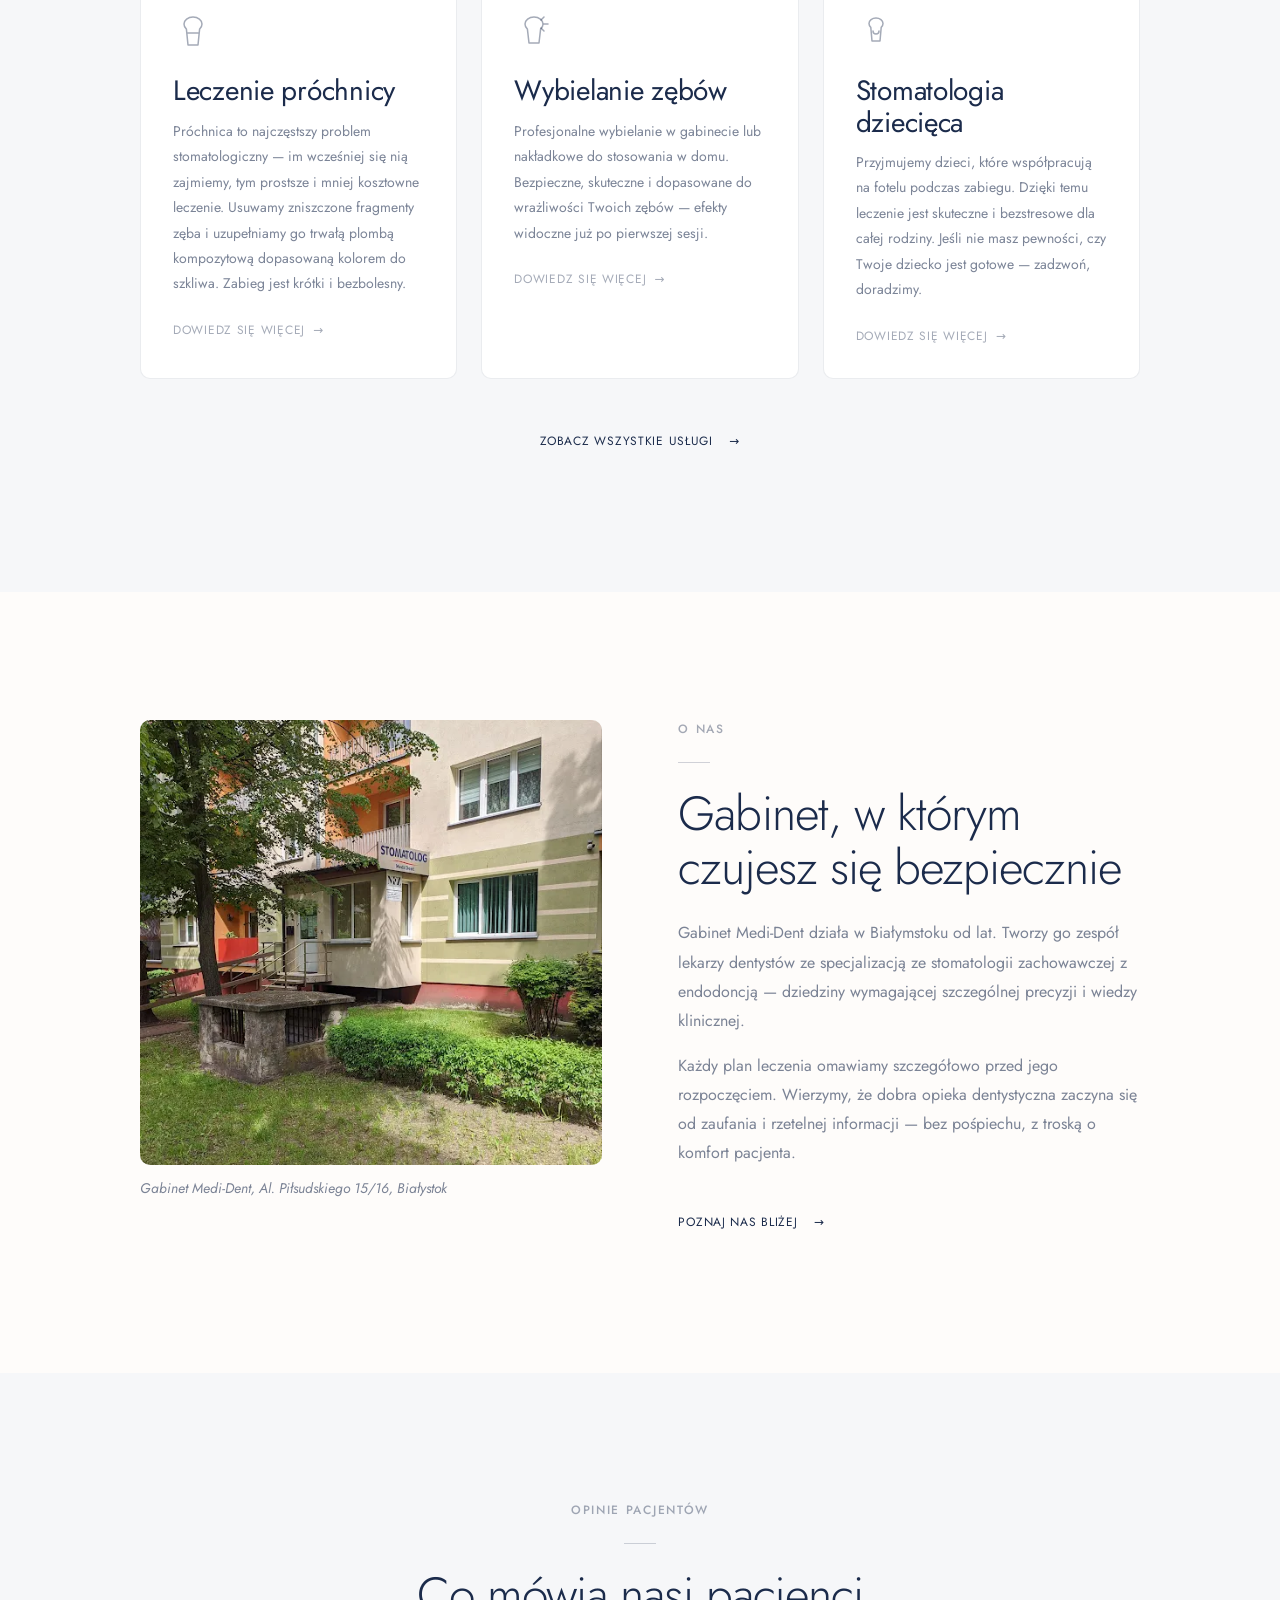
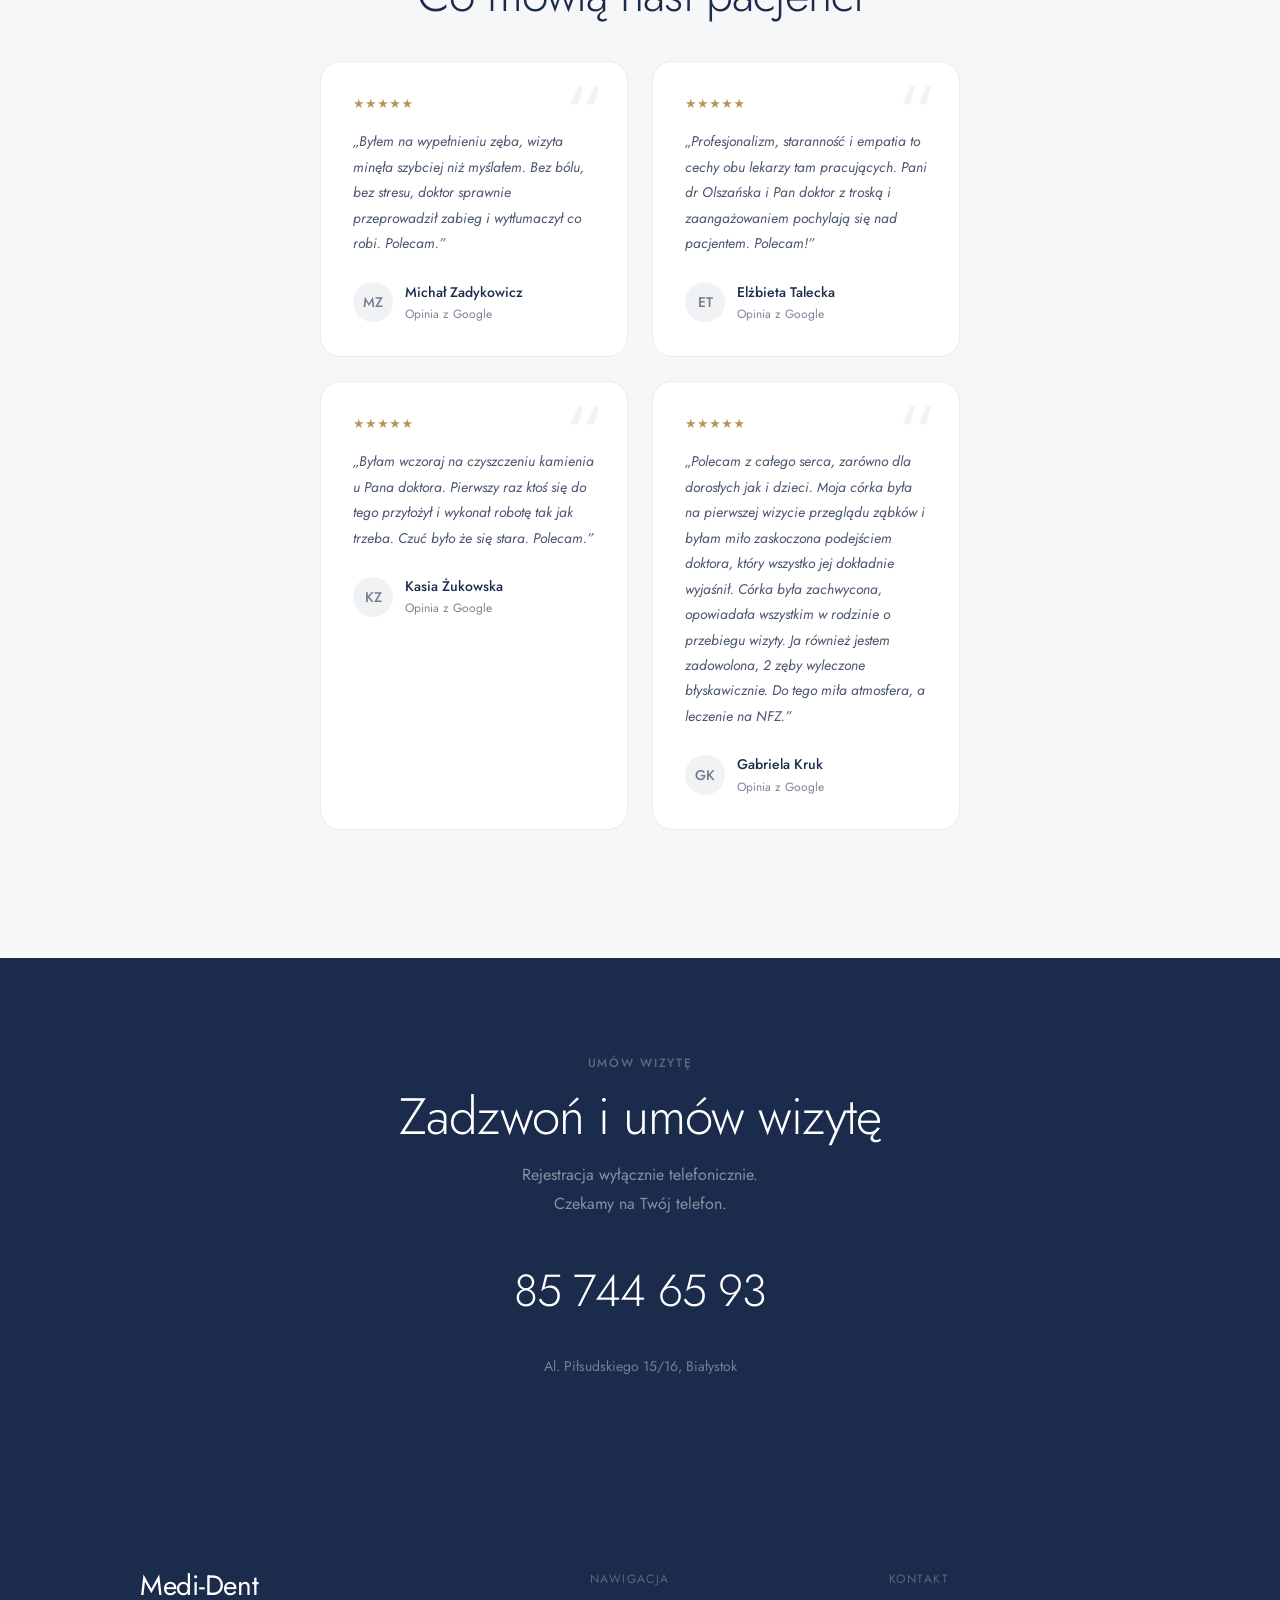
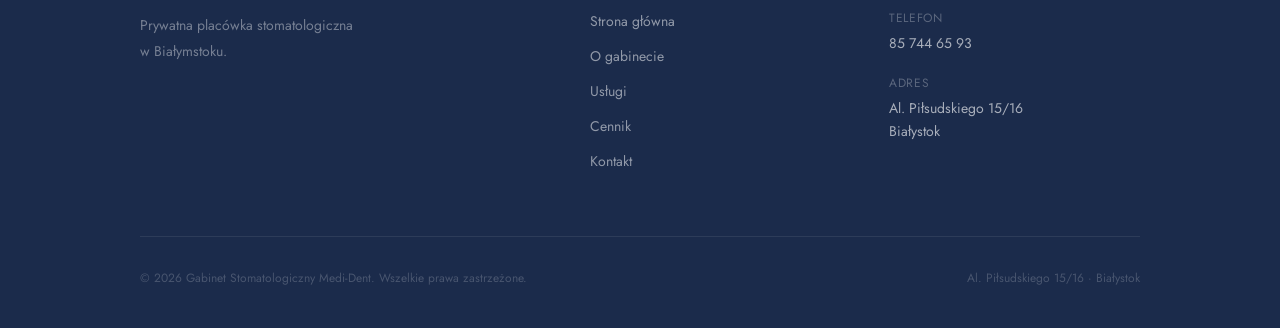
==== commit 22b3a3e5: "dodanie opinii z google" ====
--- a/index.html
+++ b/index.html
@@ -356,26 +356,84 @@
           Co mówią nasi pacjenci
         </h2>
 
-        <div class="testimonial-card reveal reveal-delay-3"
-             style="max-width: 680px; margin-inline: auto; text-align: left;">
-          <div class="testimonial-card__stars" aria-label="Ocena: 5 na 5">
-            &#9733;&#9733;&#9733;&#9733;&#9733;
-          </div>
-          <p class="testimonial-card__text">
-            &bdquo;Trafiłam do gabinetu ze sporym lękiem przed dentystą. Od razu
-            poczułam się spokojnie&nbsp;&mdash; każdy krok był wytłumaczony, nikt nie
-            poganiał. Leczenie kanałowe, którego się bałam, przebiegło bezboleśnie.
-            Polecam serdecznie każdemu, kto szuka gabinetu z prawdziwym
-            podejściem do pacjenta.&rdquo;
-          </p>
-          <div class="testimonial-card__author">
-            <div class="testimonial-card__avatar" aria-hidden="true">AK</div>
-            <div>
-              <p class="testimonial-card__name">Anna K.</p>
-              <p class="testimonial-card__role">Pacjentka gabinetu</p>
-            </div>
-          </div>
-        </div>
+        <div class="testimonials-grid" style="display: grid; grid-template-columns: repeat(auto-fit, minmax(280px, 1fr)); gap: var(--space-6); text-align: left;">
+
+          <div class="testimonial-card reveal reveal-delay-3">
+            <div class="testimonial-card__stars" aria-label="Ocena: 5 na 5">
+              &#9733;&#9733;&#9733;&#9733;&#9733;
+            </div>
+            <p class="testimonial-card__text">
+              &bdquo;Byłem na wypełnieniu zęba, wizyta minęła szybciej niż myślałem.
+              Bez bólu, bez stresu, doktor sprawnie przeprowadził zabieg i wytłumaczył
+              co robi. Polecam.&rdquo;
+            </p>
+            <div class="testimonial-card__author">
+              <div class="testimonial-card__avatar" aria-hidden="true">MZ</div>
+              <div>
+                <p class="testimonial-card__name">Michał Zadykowicz</p>
+                <p class="testimonial-card__role">Opinia z Google</p>
+              </div>
+            </div>
+          </div>
+
+          <div class="testimonial-card reveal reveal-delay-4">
+            <div class="testimonial-card__stars" aria-label="Ocena: 5 na 5">
+              &#9733;&#9733;&#9733;&#9733;&#9733;
+            </div>
+            <p class="testimonial-card__text">
+              &bdquo;Profesjonalizm, staranność i empatia to cechy obu lekarzy tam
+              pracujących. Pani dr Olszańska i Pan doktor z troską i zaangażowaniem
+              pochylają się nad pacjentem. Polecam!&rdquo;
+            </p>
+            <div class="testimonial-card__author">
+              <div class="testimonial-card__avatar" aria-hidden="true">ET</div>
+              <div>
+                <p class="testimonial-card__name">Elżbieta Talecka</p>
+                <p class="testimonial-card__role">Opinia z Google</p>
+              </div>
+            </div>
+          </div>
+
+          <div class="testimonial-card reveal reveal-delay-5">
+            <div class="testimonial-card__stars" aria-label="Ocena: 5 na 5">
+              &#9733;&#9733;&#9733;&#9733;&#9733;
+            </div>
+            <p class="testimonial-card__text">
+              &bdquo;Byłam wczoraj na czyszczeniu kamienia u Pana doktora. Pierwszy raz
+              ktoś się do tego przyłożył i wykonał robotę tak jak trzeba. Czuć było
+              że się stara. Polecam.&rdquo;
+            </p>
+            <div class="testimonial-card__author">
+              <div class="testimonial-card__avatar" aria-hidden="true">KZ</div>
+              <div>
+                <p class="testimonial-card__name">Kasia Żukowska</p>
+                <p class="testimonial-card__role">Opinia z Google</p>
+              </div>
+            </div>
+          </div>
+
+          <div class="testimonial-card reveal reveal-delay-5">
+            <div class="testimonial-card__stars" aria-label="Ocena: 5 na 5">
+              &#9733;&#9733;&#9733;&#9733;&#9733;
+            </div>
+            <p class="testimonial-card__text">
+              &bdquo;Polecam z całego serca, zarówno dla dorosłych jak i dzieci. Moja
+              córka była na pierwszej wizycie przeglądu ząbków i byłam miło zaskoczona
+              podejściem doktora, który wszystko jej dokładnie wyjaśnił. Córka była
+              zachwycona, opowiadała wszystkim w rodzinie o przebiegu wizyty.
+              Ja również jestem zadowolona, 2 zęby wyleczone błyskawicznie.
+              Do tego miła atmosfera, a leczenie na NFZ.&rdquo;
+            </p>
+            <div class="testimonial-card__author">
+              <div class="testimonial-card__avatar" aria-hidden="true">GK</div>
+              <div>
+                <p class="testimonial-card__name">Gabriela Kruk</p>
+                <p class="testimonial-card__role">Opinia z Google</p>
+              </div>
+            </div>
+          </div>
+
+        </div><!-- /.testimonials-grid -->
 
       </div><!-- /.container -->
     </section>
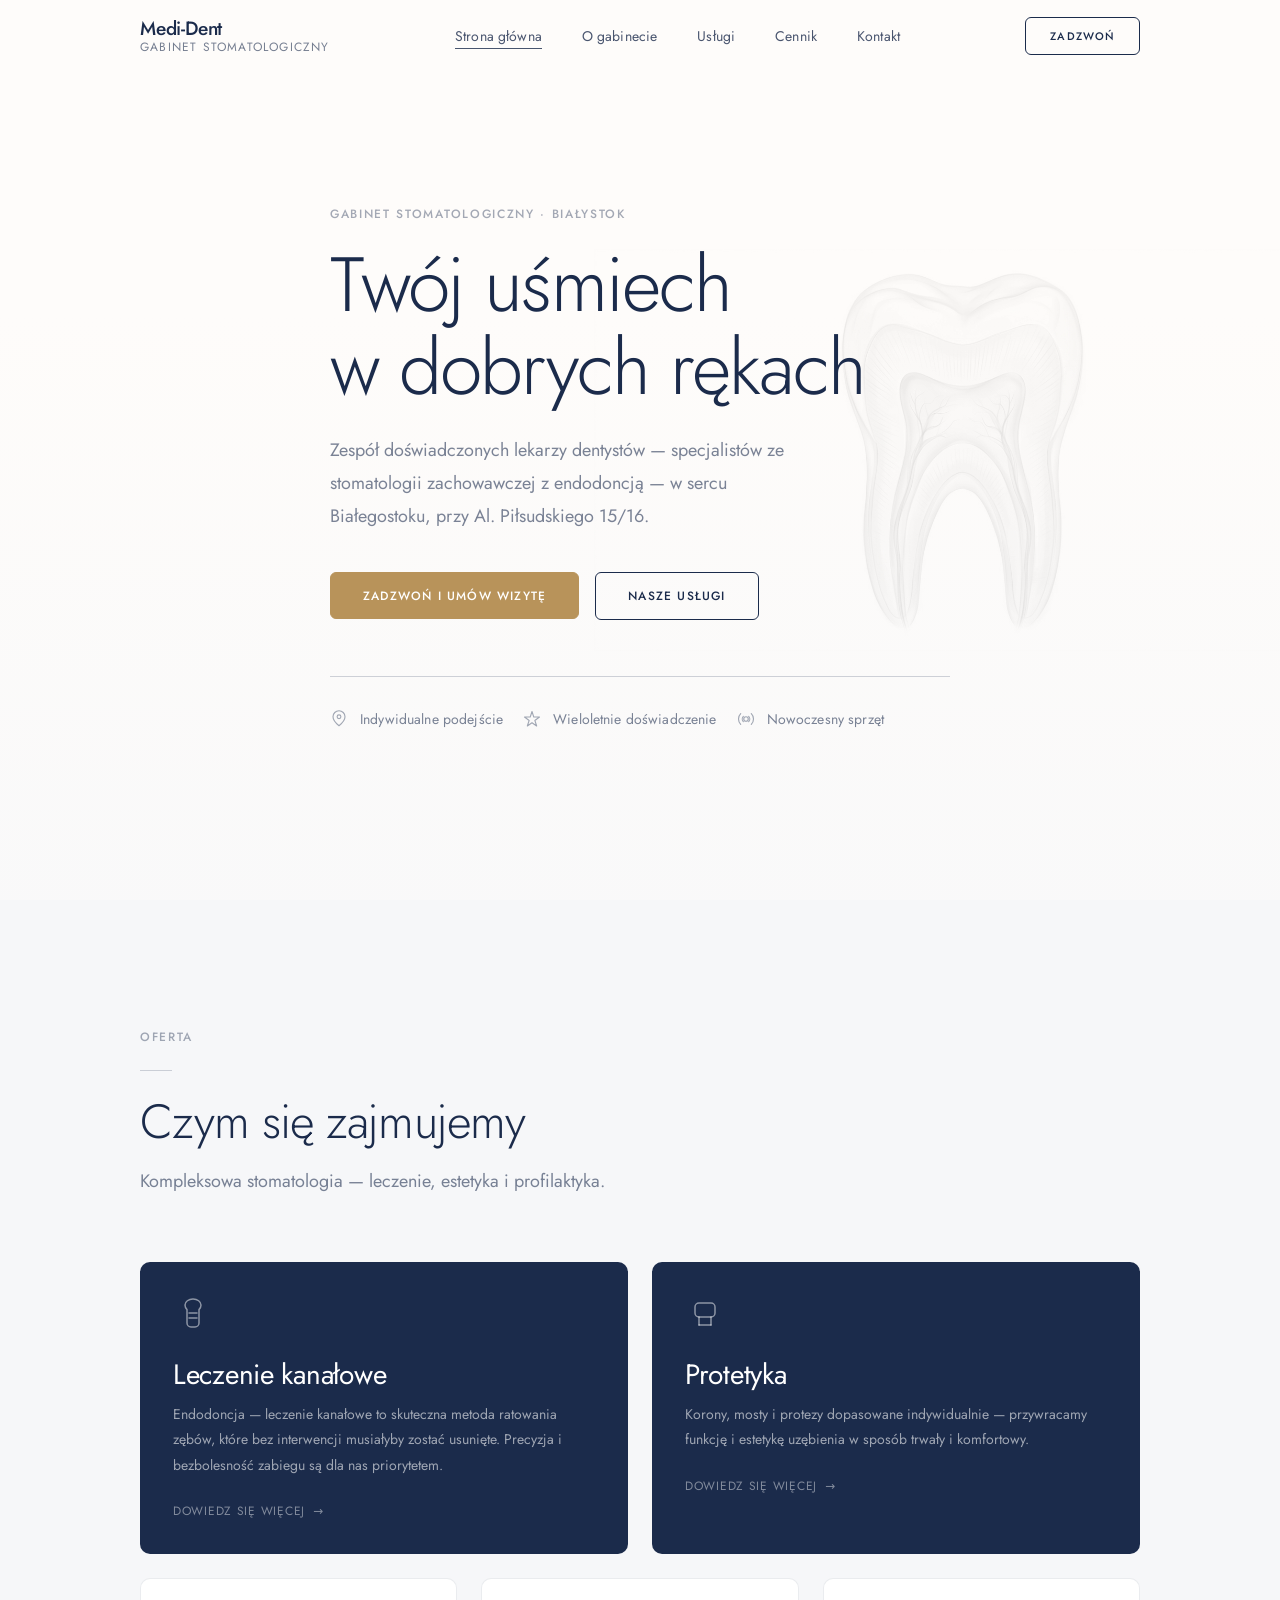
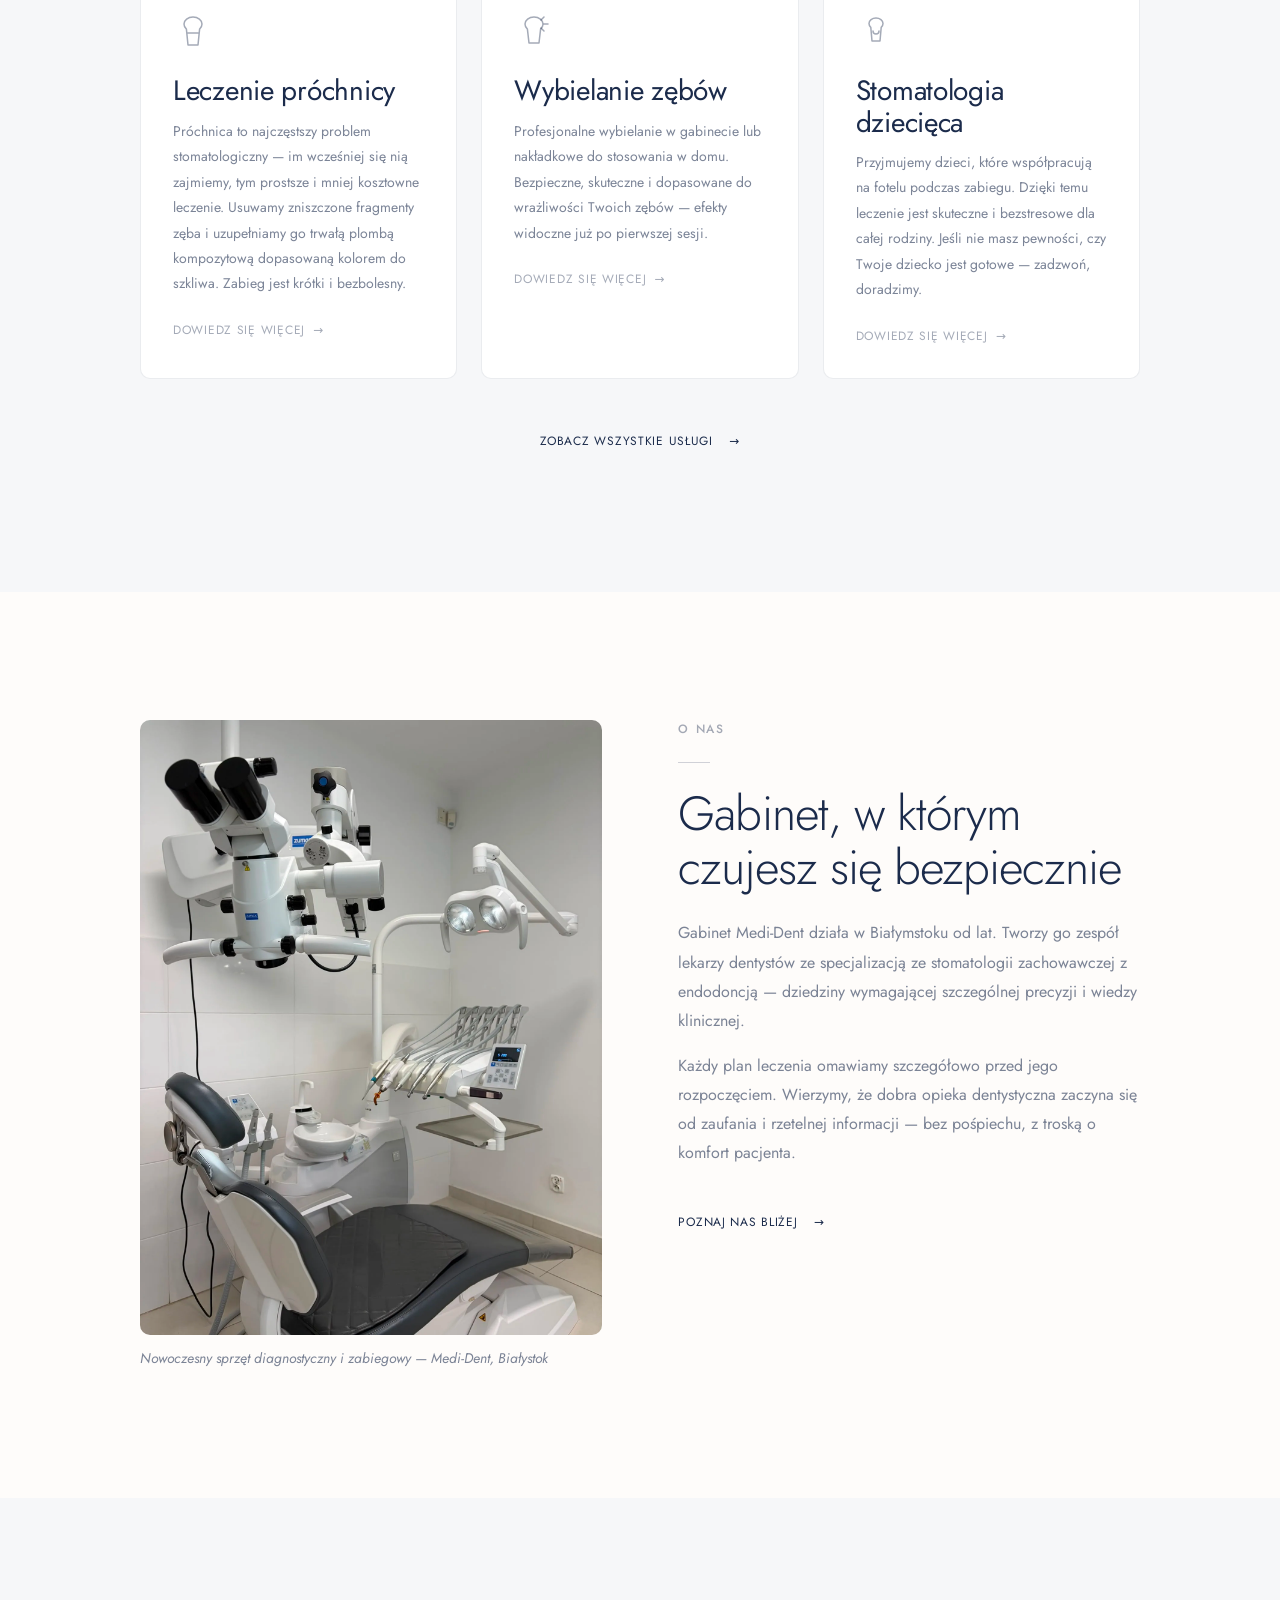
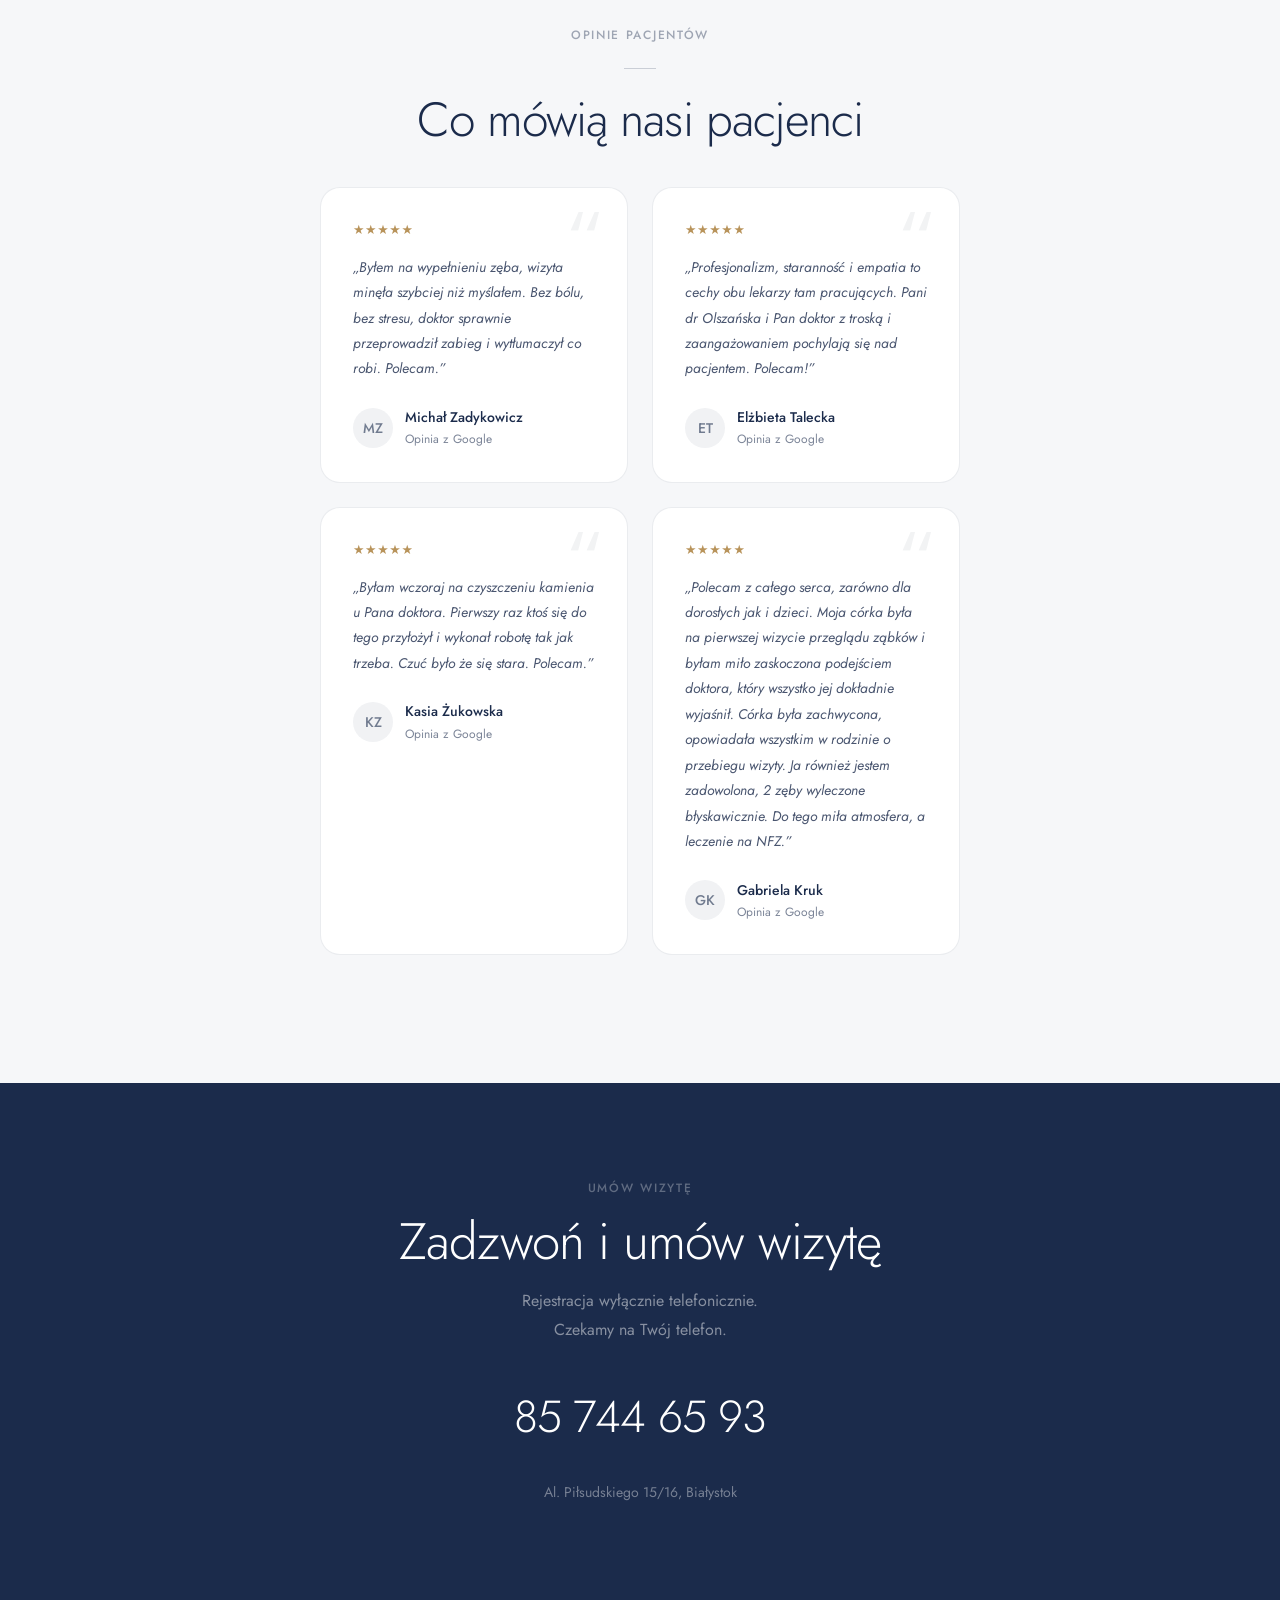
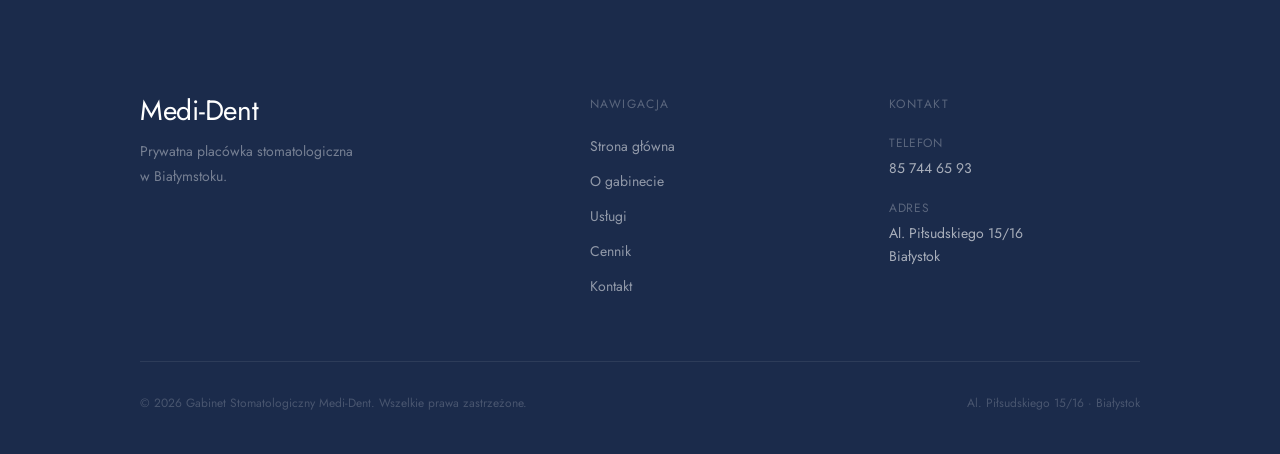
==== commit 1c6f8f36: "Podmiana zdjec: sprzet1 na stronie glownej i o-gabinecie, sprzet2+3 jako osobne zdjecia" ====
--- a/index.html
+++ b/index.html
@@ -22,6 +22,13 @@
   <link rel="stylesheet" href="css/components.css" />
   <link rel="stylesheet" href="css/animations.css" />
   <link rel="stylesheet" href="css/responsive.css" />
+  <!-- Google Tag Manager -->
+  <script>(function(w,d,s,l,i){w[l]=w[l]||[];w[l].push({'gtm.start':
+  new Date().getTime(),event:'gtm.js'});var f=d.getElementsByTagName(s)[0],
+  j=d.createElement(s),dl=l!='dataLayer'?'&l='+l:'';j.async=true;j.src=
+  'https://www.googletagmanager.com/gtm.js?id='+i+dl;f.parentNode.insertBefore(j,f);
+  })(window,document,'script','dataLayer','GTM-WGWNVMGG');</script>
+  <!-- End Google Tag Manager -->
   <script type="application/ld+json">
   {
     "@context": "https://schema.org",
@@ -42,6 +49,10 @@
   </script>
 </head>
 <body>
+  <!-- Google Tag Manager (noscript) -->
+  <noscript><iframe src="https://www.googletagmanager.com/ns.html?id=GTM-WGWNVMGG"
+  height="0" width="0" style="display:none;visibility:hidden"></iframe></noscript>
+  <!-- End Google Tag Manager (noscript) -->
 
   <a href="#main-content" class="skip-link">Przejdź do treści</a>
 
@@ -292,8 +303,8 @@
           <div>
             <div class="hover-zoom" style="border-radius: var(--radius-md); overflow: hidden;">
               <img
-                src="assets/others/medi-dent-placowka.webp"
-                alt="Gabinet Stomatologiczny Medi-Dent — wnętrze"
+                src="assets/others/medi-dent-sprzet1.webp"
+                alt="Nowoczesny sprzęt diagnostyczny i zabiegowy — Gabinet Medi-Dent w Białymstoku"
                 loading="lazy"
                 width="800"
                 height="600"
@@ -302,7 +313,7 @@
             </div>
             <p style="font-size: var(--text-sm); color: var(--color-text-muted);
                       margin-top: var(--space-3); font-style: italic;">
-              Gabinet Medi-Dent, Al. Piłsudskiego 15/16, Białystok
+              Nowoczesny sprzęt diagnostyczny i zabiegowy — Medi-Dent, Białystok
             </p>
           </div>
 
--- a/css/base.css
+++ b/css/base.css
@@ -130,8 +130,8 @@
 }
 
 ::selection {
-  background: var(--color-navy-12);
-  color:      var(--color-navy);
+  background: #6B7280;
+  color:      var(--color-white);
 }
 
 :focus-visible {
--- a/css/components.css
+++ b/css/components.css
@@ -785,3 +785,122 @@
   border: none;
   display: block;
 }
+
+/* ── PHOTO CAROUSEL (scroll-snap, przewijanie palcem) ───────────── */
+
+.photo-carousel {
+  position: relative;
+}
+
+.photo-carousel__track {
+  display:              flex;
+  overflow-x:           auto;
+  scroll-snap-type:     x mandatory;
+  border-radius:        var(--radius-md);
+  scrollbar-width:      none;
+  -ms-overflow-style:   none;
+  scroll-behavior:      smooth;
+  -webkit-overflow-scrolling: touch;
+}
+
+.photo-carousel__track::-webkit-scrollbar {
+  display: none;
+}
+
+.photo-carousel__slide {
+  flex:              0 0 100%;
+  scroll-snap-align: center;
+  scroll-snap-stop:  always;
+  overflow:          hidden;
+}
+
+.photo-carousel__slide img {
+  width:   100%;
+  height:  auto;
+  display: block;
+}
+
+.photo-carousel__dots {
+  display:         flex;
+  justify-content: center;
+  gap:             var(--space-2);
+  margin-top:      var(--space-4);
+}
+
+.photo-carousel__dot {
+  width:         8px;
+  height:        8px;
+  border-radius: 50%;
+  background:    var(--color-navy-20);
+  border:        none;
+  padding:       0;
+  cursor:        pointer;
+  transition:    background 0.25s var(--ease-out), transform 0.25s var(--ease-out);
+}
+
+.photo-carousel__dot:hover {
+  background: var(--color-navy-40);
+}
+
+.photo-carousel__dot.is-active {
+  background: var(--color-navy);
+  transform:  scale(1.2);
+}
+
+.photo-carousel__arrow {
+  position:        absolute;
+  top:             50%;
+  transform:       translateY(-50%);
+  width:           36px;
+  height:          36px;
+  border-radius:   50%;
+  border:          none;
+  background:      rgba(255, 255, 255, 0.85);
+  color:           var(--color-navy);
+  display:         flex;
+  align-items:     center;
+  justify-content: center;
+  cursor:          pointer;
+  box-shadow:      var(--shadow-sm);
+  opacity:         0;
+  transition:      opacity 0.25s var(--ease-out), background 0.25s var(--ease-out);
+  z-index:         2;
+}
+
+.photo-carousel__arrow svg {
+  width:  18px;
+  height: 18px;
+  stroke: currentColor;
+}
+
+.photo-carousel__arrow--prev {
+  left: var(--space-3);
+}
+
+.photo-carousel__arrow--next {
+  right: var(--space-3);
+}
+
+.photo-carousel:hover .photo-carousel__arrow {
+  opacity: 1;
+}
+
+.photo-carousel__arrow:hover {
+  background: var(--color-white);
+}
+
+/* Na dotyku strzałki niepotrzebne — gest palcem wystarcza */
+@media (hover: none) {
+  .photo-carousel__arrow {
+    display: none;
+  }
+}
+
+/* ── PRICING NOTE ───────────────────────────────────────────────── */
+
+.pricing-section__note {
+  font-size:   var(--text-sm);
+  font-style:  italic;
+  margin-top:  calc(var(--space-2) * -1);
+  margin-bottom: var(--space-4);
+}
